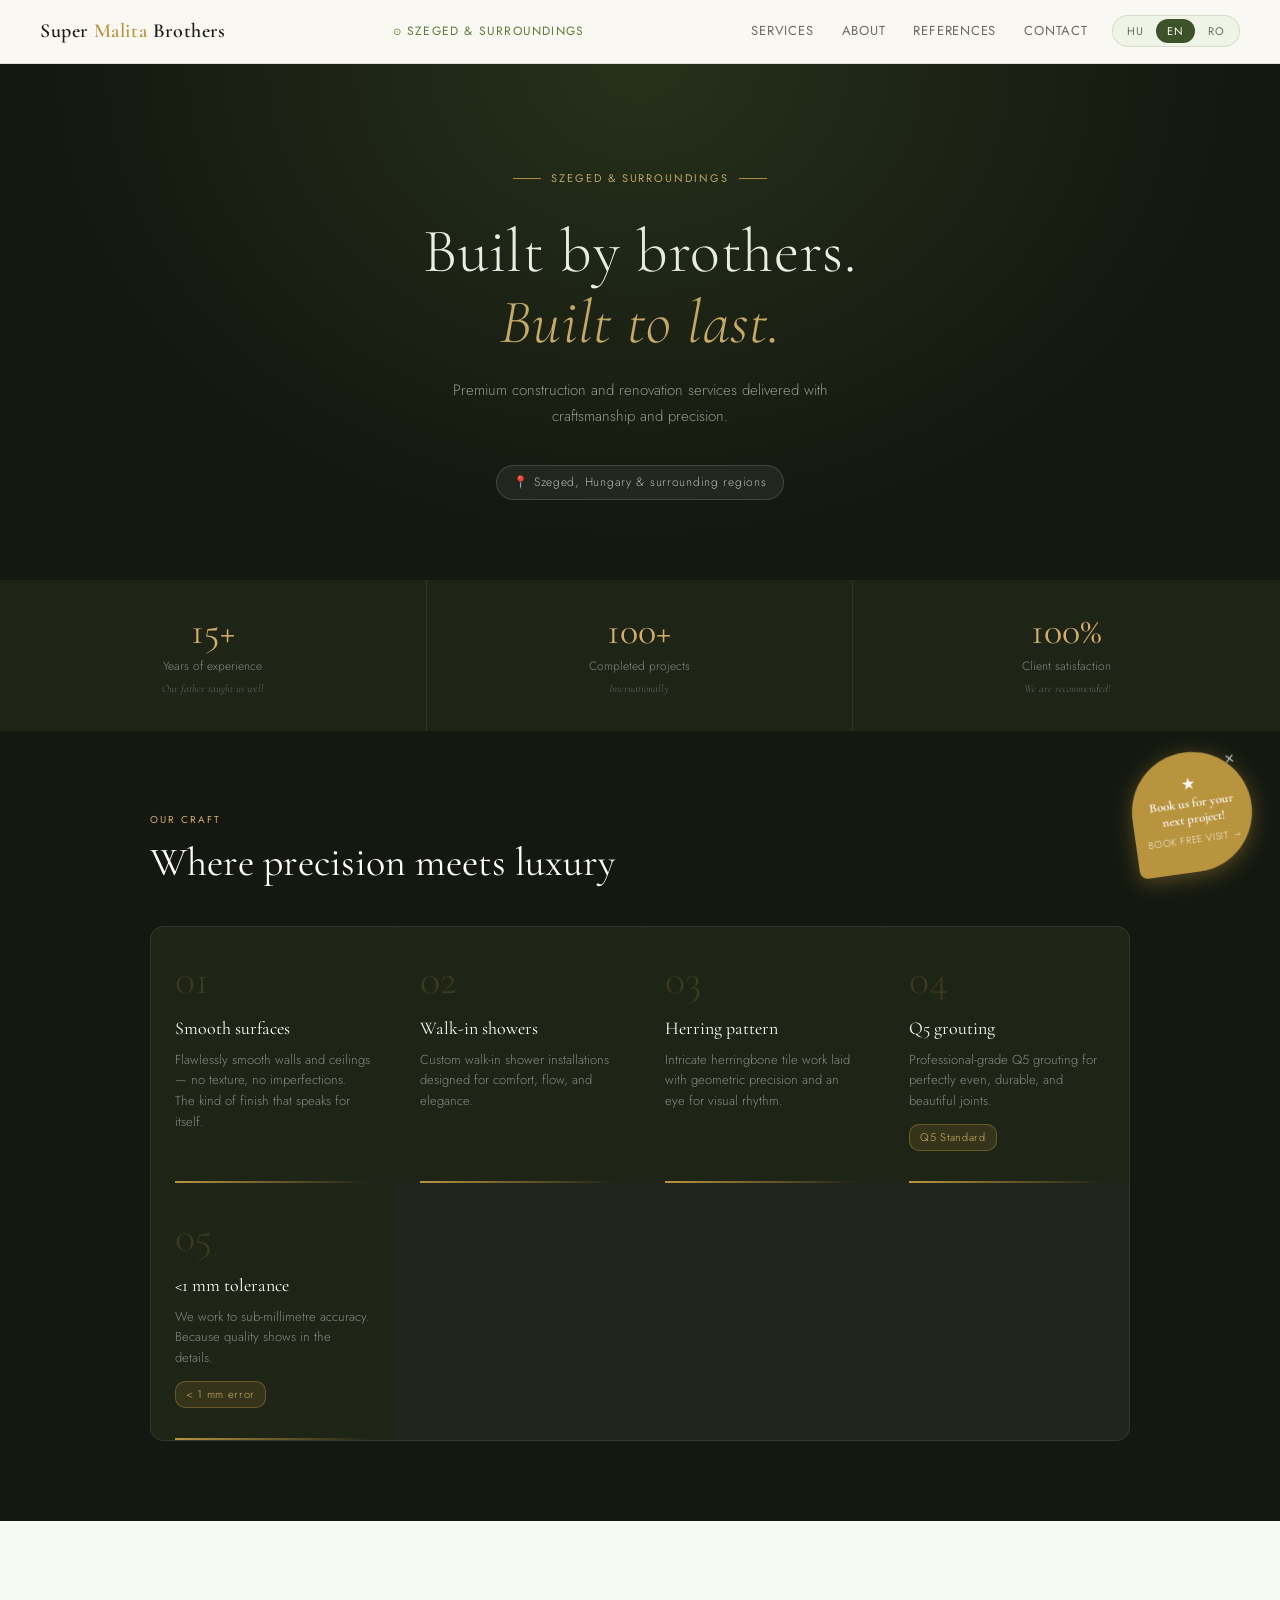
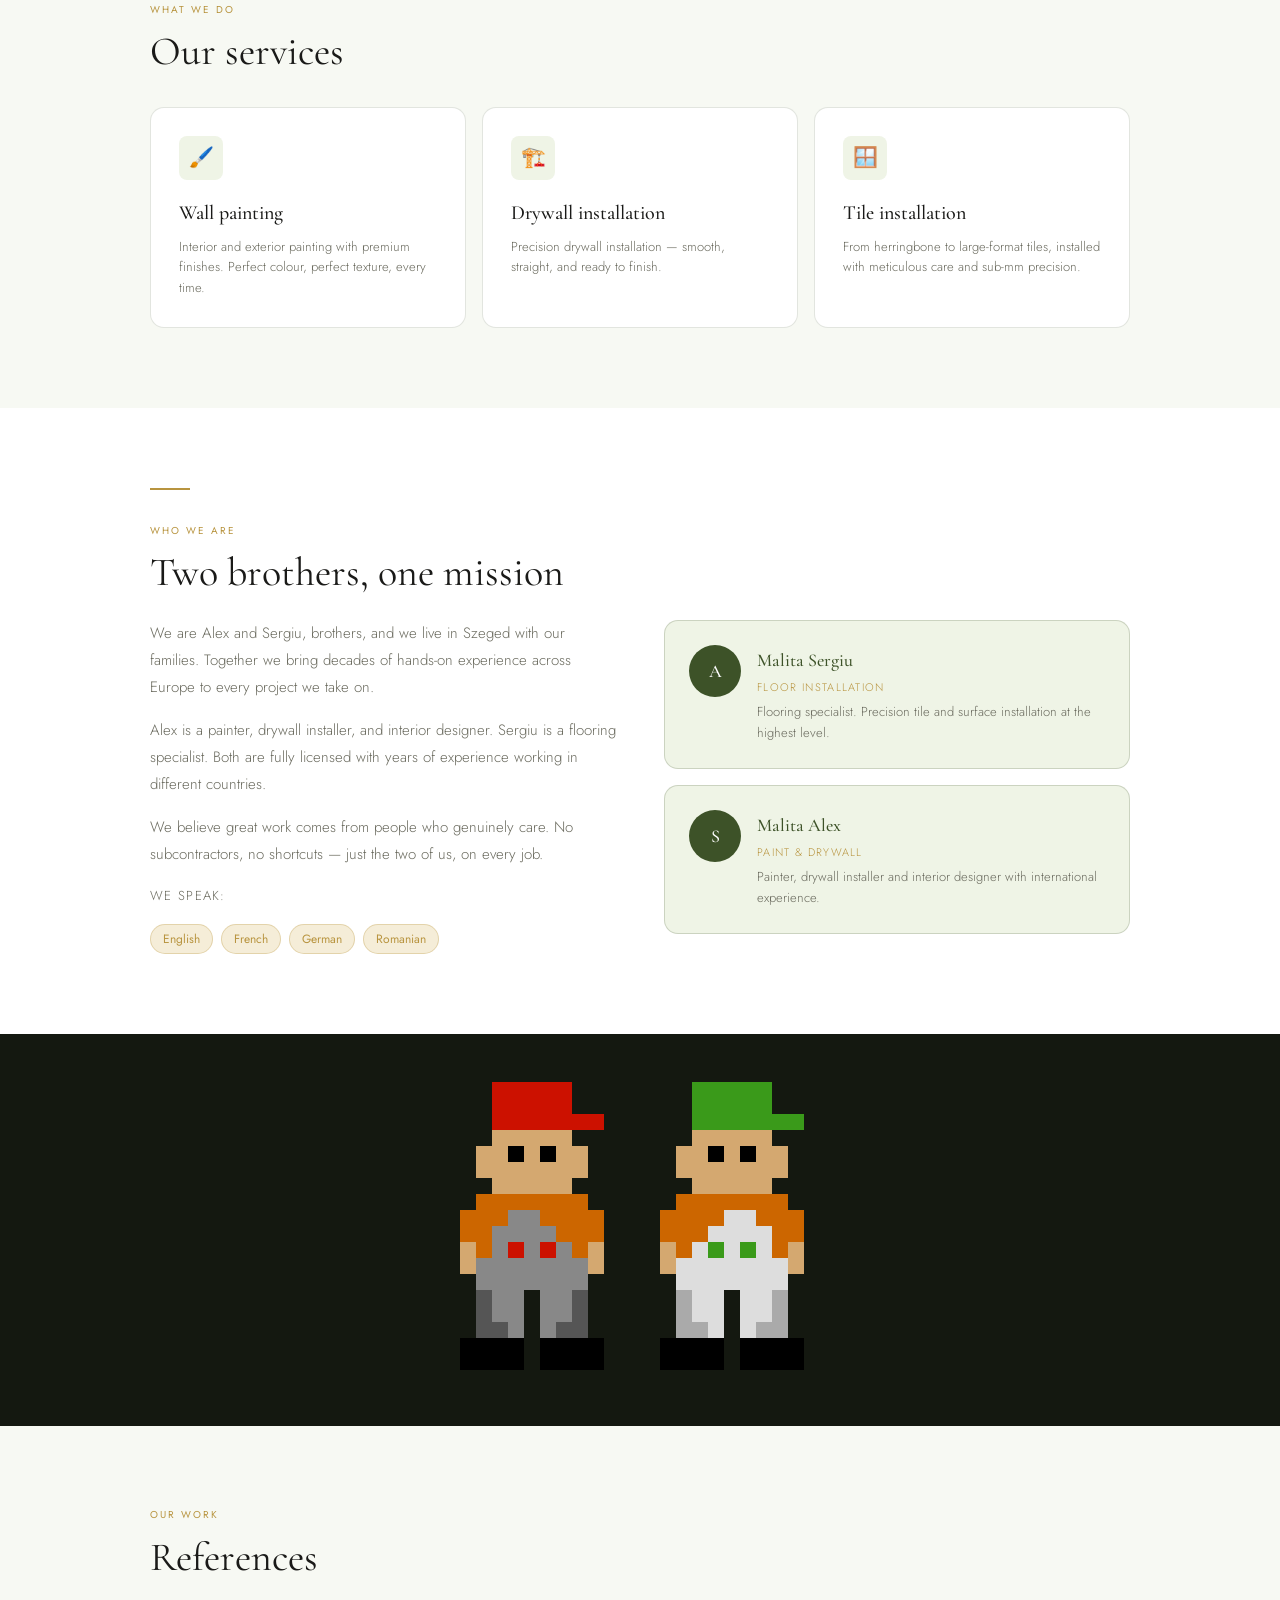
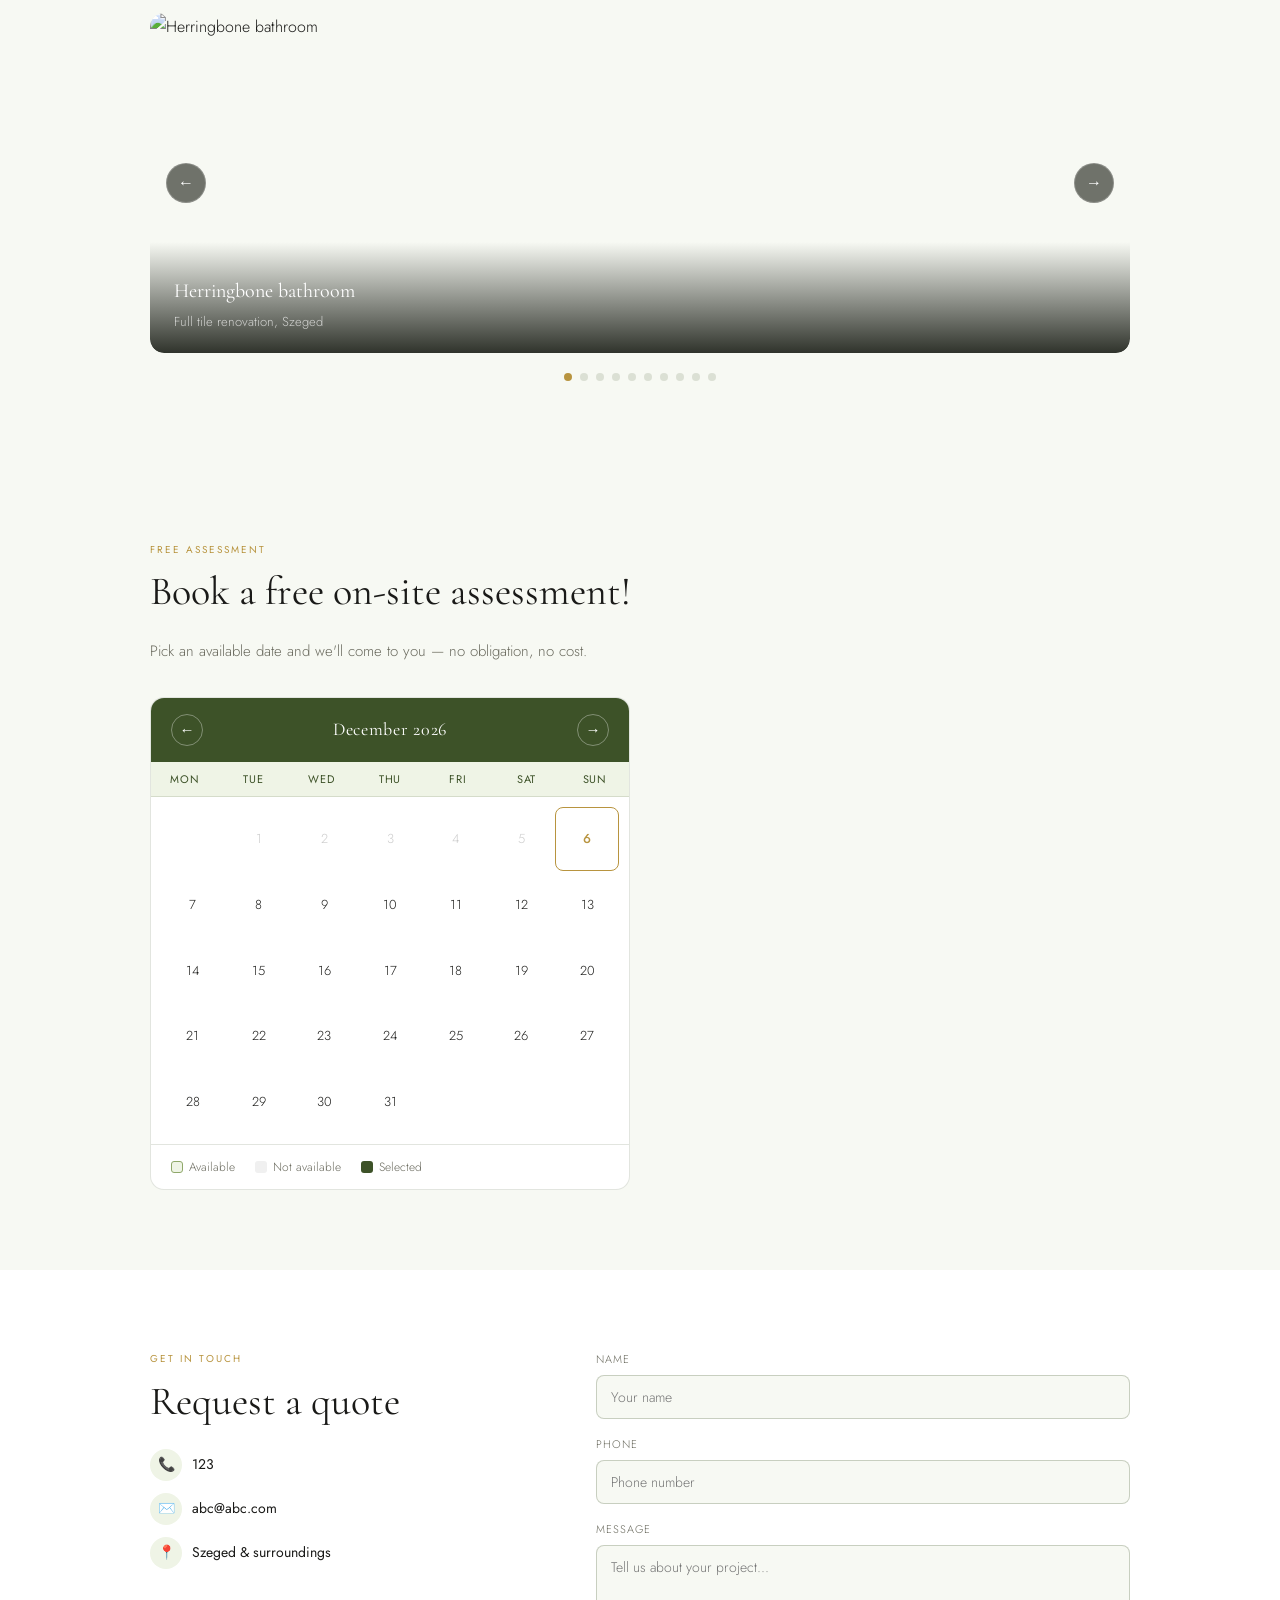
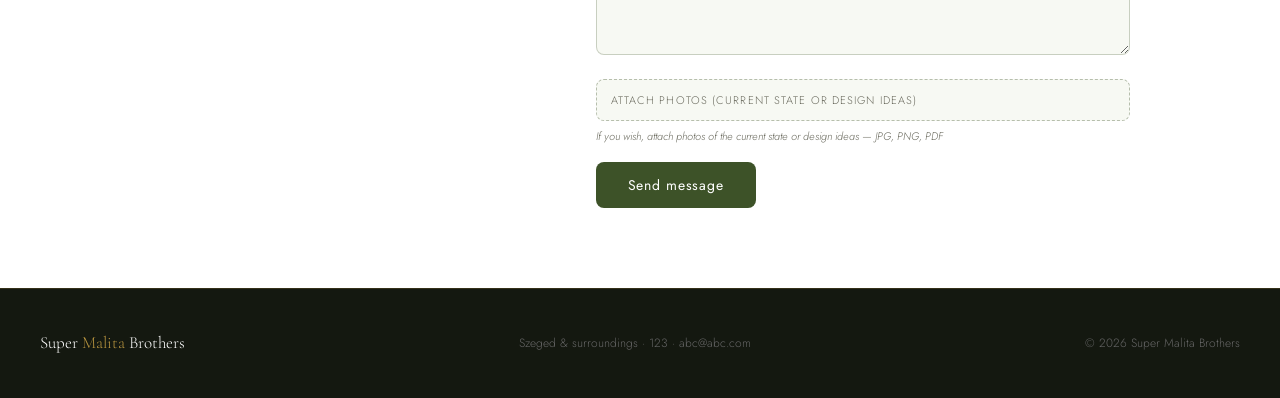
==== index.html @ 7a0e8aa0 "refs" ====
<!DOCTYPE html>
<html lang="en">
<head>
  <meta charset="UTF-8" />
  <meta name="viewport" content="width=device-width, initial-scale=1.0" />
  <title>Super Malita Brothers — Construction & Renovation, Szeged</title>
  <meta name="description" content="Premium construction, wall painting, drywall and tile installation in Szeged and surroundings. Licensed & insured." />
  <link rel="stylesheet" href="css/style.css" />
</head>
<body>

<!-- ── NAV ── -->
<nav class="nav">
  <div class="logo">Super <span>Malita</span> Brothers</div>
  <div class="nav-location">Szeged &amp; surroundings</div>
  <div class="nav-right">
    <div class="nav-links">
      <a href="#services" data-nav="services"></a>
      <a href="#about" data-nav="about"></a>
      <a href="#references" data-nav="references"></a>
      <a href="#contact" data-nav="contact"></a>
    </div>
    <div class="lang-switcher">
      <button class="lang-btn" data-lang="hu" onclick="setLang('hu')">HU</button>
      <button class="lang-btn active" data-lang="en" onclick="setLang('en')">EN</button>
      <button class="lang-btn" data-lang="ro" onclick="setLang('ro')">RO</button>
    </div>
  </div>
</nav>

<!-- ── HERO ── -->
<section class="hero">
  <div class="hero-eyebrow"><span class="hero-eyebrow-text"></span></div>
  <h1 class="hero-h1"></h1>
  <p class="hero-sub"></p>
  <div class="hero-location-pill hero-location"></div>
</section>

<!-- ── STATS ── -->
<div class="stats">
  <div class="stat"><div class="stat-num"></div><div class="stat-label"></div><div class="stat-sub"></div></div>
  <div class="stat"><div class="stat-num"></div><div class="stat-label"></div><div class="stat-sub"></div></div>
  <div class="stat"><div class="stat-num"></div><div class="stat-label"></div><div class="stat-sub"></div></div>
</div>

<!-- ── BEST AT ── -->
<section class="section best-at">
  <div class="section-inner">
    <div class="section-eyebrow best-eyebrow"></div>
    <h2 class="section-title best-title"></h2>
    <div class="best-grid"></div>
  </div>
</section>

<!-- ── SERVICES ── -->
<section class="section services-section" id="services">
  <div class="section-inner">
    <div class="section-eyebrow services-eyebrow"></div>
    <h2 class="section-title services-title"></h2>
    <div class="services-grid"></div>
  </div>
</section>

<!-- ── ABOUT ── -->
<section class="section" id="about" style="background:#fff;">
  <div class="section-inner">
    <div class="gold-rule"></div>
    <div class="section-eyebrow about-eyebrow"></div>
    <h2 class="section-title about-title"></h2>
    <div class="about-grid">
      <div class="about-text">
        <p class="about-p1"></p>
        <p class="about-p2"></p>
        <p class="about-p3"></p>
        <p style="margin-top:1rem;font-size:13px;color:var(--text-muted);text-transform:uppercase;letter-spacing:0.1em;" class="about-lang-label"></p>
        <div class="languages-row"></div>
      </div>
      <div class="brothers"></div>
    </div>
  </div>
</section>

<!-- ── PIXEL ART ── -->
<section class="mario-section">
  <div class="pixel-art-wrap">
    <div style="text-align:center;">
      <canvas id="mario-canvas" class="pixel"></canvas>
    </div>
    <div style="text-align:center;">
      <canvas id="luigi-canvas" class="pixel"></canvas>
    </div>
  </div>
</section>

<!-- ── REFERENCES ── -->
<section class="section references-section" id="references">
  <div class="section-inner">
    <div class="section-eyebrow refs-eyebrow"></div>
    <h2 class="section-title refs-title"></h2>
    <div class="slider-wrap">
      <div class="slider-track"></div>
      <div class="slider-arrows">
        <button class="slider-arrow" onclick="prevSlide()">&#8592;</button>
        <button class="slider-arrow" onclick="nextSlide()">&#8594;</button>
      </div>
    </div>
    <div class="slider-nav"></div>
  </div>
</section>

<!-- ── BOOKING ── -->
<section class="section booking-section" id="booking">
  <div class="section-inner">
    <div class="section-eyebrow booking-eyebrow"></div>
    <h2 class="section-title booking-title"></h2>
    <p class="booking-sub"></p>
    <div class="calendar-wrap">
      <div class="cal-header">
        <button class="cal-nav" onclick="calPrev()">&#8592;</button>
        <span class="cal-month-label" id="cal-month-label"></span>
        <button class="cal-nav" onclick="calNext()">&#8594;</button>
      </div>
      <div class="cal-weekdays">
        <span>Mon</span><span>Tue</span><span>Wed</span><span>Thu</span><span>Fri</span><span>Sat</span><span>Sun</span>
      </div>
      <div class="cal-grid" id="cal-grid"></div>
      <div class="cal-legend">
        <span class="leg-item"><span class="leg-dot leg-available"></span><span class="leg-txt-available"></span></span>
        <span class="leg-item"><span class="leg-dot leg-blocked"></span><span class="leg-txt-blocked"></span></span>
        <span class="leg-item"><span class="leg-dot leg-selected"></span><span class="leg-txt-selected"></span></span>
      </div>
    </div>
    <div class="booking-form" id="booking-form" style="display:none;">
      <div class="booking-selected-date" id="booking-selected-date"></div>
      <div class="form-group"><label class="bk-label-name"></label><input type="text" id="bk-name" /></div>
      <div class="form-group"><label class="bk-label-phone"></label><input type="text" id="bk-phone" /></div>
      <div class="form-group"><label class="bk-label-note"></label><textarea id="bk-note" style="min-height:80px;resize:vertical;"></textarea></div>
      <button class="btn-submit bk-send-btn" onclick="submitBooking()"></button>
      <div class="bk-sent" id="bk-sent" style="display:none;"></div>
    </div>
  </div>
</section>

<!-- ── STICKER ── -->
<div class="sticker-popup" id="sticker-popup" onclick="document.getElementById('booking').scrollIntoView({behavior:'smooth'})">
  <div class="sticker-inner">
    <div class="sticker-star">★</div>
    <div class="sticker-text bk-sticker-txt"></div>
    <div class="sticker-cta bk-sticker-cta"></div>
  </div>
  <button class="sticker-close" onclick="event.stopPropagation();document.getElementById('sticker-popup').style.display='none'">✕</button>
</div>

<!-- ── CONTACT ── -->
<section class="section contact-section" id="contact">
  <div class="section-inner">
    <div class="contact-grid">
      <div class="contact-info">
        <div class="section-eyebrow contact-eyebrow"></div>
        <h2 class="section-title contact-title"></h2>
        <div class="contact-detail">
          <div class="contact-icon">📞</div>
          <div><strong class="contact-phone"></strong></div>
        </div>
        <div class="contact-detail">
          <div class="contact-icon">✉️</div>
          <div><strong class="contact-email"></strong></div>
        </div>
        <div class="contact-detail">
          <div class="contact-icon">📍</div>
          <div><strong class="contact-location"></strong></div>
        </div>
      </div>
      <div>
        <div class="form-group">
          <label>Name</label>
          <input type="text" id="f-name" />
        </div>
        <div class="form-group">
          <label>Phone</label>
          <input type="text" id="f-phone" />
        </div>
        <div class="form-group">
          <label>Message</label>
          <textarea id="f-msg"></textarea>
        </div>
        <div class="form-group">
          <label class="file-upload-label">
            <span></span>
            <input type="file" multiple accept="image/*,.pdf" onchange="fileChosen(this)" />
          </label>
          <div class="file-hint"></div>
        </div>
        <button class="btn-submit t-send" onclick="submitForm()"></button>
        <div class="t-sent sent-msg"></div>
      </div>
    </div>
  </div>
</section>

<!-- ── FOOTER ── -->
<footer>
  <div class="footer-logo">Super <span>Malita</span> Brothers</div>
  <p>Szeged &amp; surroundings · 123 · abc@abc.com</p>
  <p>© 2026 Super Malita Brothers</p>
</footer>

<script src="js/translations.js"></script>
<script src="js/main.js"></script>
</body>
</html>
---- css/style.css ----
@import url('https://fonts.googleapis.com/css2?family=Cormorant+Garamond:ital,wght@0,300;0,400;0,500;0,600;1,300;1,400&family=Jost:wght@300;400;500&display=swap');

*, *::before, *::after { box-sizing: border-box; margin: 0; padding: 0; }

:root {
  --olive:       #3D5228;
  --olive-mid:   #5C7A3A;
  --olive-light: #8FA86A;
  --olive-pale:  #EFF4E6;
  --olive-mist:  #F7F9F3;
  --gold:        #B8943F;
  --gold-light:  #D4AE6A;
  --gold-pale:   #F5EDD8;
  --dark:        #141810;
  --dark-mid:    #1E2416;
  --cream:       #FAF8F3;
  --text:        #1A1A18;
  --text-muted:  #6B6B5F;
  --border:      rgba(61,82,40,0.15);
  --serif:       'Cormorant Garamond', Georgia, serif;
  --sans:        'Jost', sans-serif;
  --radius:      8px;
  --radius-lg:   14px;
}

html { scroll-behavior: smooth; }

body {
  font-family: var(--sans);
  color: var(--text);
  background: var(--cream);
  font-size: 16px;
  line-height: 1.7;
  font-weight: 300;
}

/* ── NAV ── */
.nav {
  position: sticky; top: 0; z-index: 100;
  display: flex; justify-content: space-between; align-items: center;
  padding: 0.9rem 2.5rem;
  background: rgba(250,248,243,0.95);
  backdrop-filter: blur(8px);
  border-bottom: 0.5px solid var(--border);
}
.logo { font-family: var(--serif); font-size: 20px; font-weight: 600; letter-spacing: 0.03em; }
.logo span { color: var(--gold); }
.nav-location {
  font-size: 12px; color: var(--olive-mid); font-weight: 400;
  letter-spacing: 0.1em; text-transform: uppercase;
  display: flex; align-items: center; gap: 5px;
}
.nav-location::before { content: '⊙'; font-size: 10px; }
.nav-right { display: flex; align-items: center; gap: 1.5rem; }
.nav-links { display: flex; gap: 1.75rem; }
.nav-links a { font-size: 13px; color: var(--text-muted); text-decoration: none; letter-spacing: 0.06em; text-transform: uppercase; font-weight: 400; transition: color 0.2s; }
.nav-links a:hover { color: var(--olive); }
.lang-switcher { display: flex; gap: 2px; background: var(--olive-pale); border: 0.5px solid var(--border); border-radius: 20px; padding: 3px; }
.lang-btn { background: none; border: none; padding: 4px 11px; border-radius: 16px; font-size: 11px; cursor: pointer; color: var(--text-muted); font-family: var(--sans); font-weight: 400; letter-spacing: 0.08em; transition: background 0.2s, color 0.2s; }
.lang-btn.active { background: var(--olive); color: #fff; }

/* ── HERO ── */
.hero {
  background: var(--dark);
  color: #fff;
  padding: 6rem 2.5rem 5rem;
  text-align: center;
  position: relative;
  overflow: hidden;
}
.hero::before {
  content: '';
  position: absolute; inset: 0;
  background: radial-gradient(ellipse at 50% 0%, rgba(92,122,58,0.25) 0%, transparent 65%);
  pointer-events: none;
}
.hero-eyebrow {
  display: inline-flex; align-items: center; gap: 10px;
  font-size: 11px; letter-spacing: 0.18em; text-transform: uppercase;
  color: var(--gold-light); margin-bottom: 1.75rem; font-weight: 400;
}
.hero-eyebrow::before, .hero-eyebrow::after { content: ''; display: block; width: 28px; height: 0.5px; background: var(--gold); }
.hero h1 { font-family: var(--serif); font-size: clamp(34px, 5.5vw, 62px); font-weight: 300; line-height: 1.15; margin-bottom: 1.25rem; letter-spacing: 0.01em; }
.hero h1 em { color: var(--gold-light); font-style: italic; }
.hero-sub { font-size: 15px; color: #999; max-width: 440px; margin: 0 auto 0.75rem; font-weight: 300; }
.hero-location-pill {
  display: inline-flex; align-items: center; gap: 6px;
  background: rgba(255,255,255,0.06); border: 0.5px solid rgba(255,255,255,0.15);
  border-radius: 20px; padding: 6px 16px; font-size: 12px; color: #bbb;
  letter-spacing: 0.06em; margin-top: 1.5rem;
}

/* ── STATS ── */
.stats { display: grid; grid-template-columns: repeat(3, 1fr); background: var(--dark-mid); }
.stat { padding: 2rem 1.5rem; text-align: center; border-right: 0.5px solid rgba(255,255,255,0.07); }
.stat:last-child { border-right: none; }
.stat-num { font-family: var(--serif); font-size: 38px; font-weight: 400; color: var(--gold-light); line-height: 1; }
.stat-label { font-size: 12px; color: #888; margin-top: 6px; font-weight: 300; }
.stat-sub { font-size: 11px; color: #666; margin-top: 4px; font-style: italic; font-family: var(--serif); }

/* ── SECTION COMMONS ── */
.section { padding: 5rem 2.5rem; }
.section-inner { max-width: 980px; margin: 0 auto; }
.section-eyebrow { font-size: 10px; letter-spacing: 0.2em; text-transform: uppercase; color: var(--gold); margin-bottom: 0.6rem; font-weight: 400; }
.section-title { font-family: var(--serif); font-size: clamp(26px, 3.5vw, 40px); font-weight: 400; line-height: 1.2; margin-bottom: 1.5rem; }
.gold-rule { width: 40px; height: 1.5px; background: var(--gold); margin-bottom: 2rem; }

/* ── BEST AT ── */
.best-at { background: var(--dark); color: #fff; }
.best-at .section-title { color: #fff; }
.best-at .section-eyebrow { color: var(--gold-light); }
.best-grid { display: grid; grid-template-columns: repeat(auto-fit, minmax(200px, 1fr)); gap: 1px; background: rgba(255,255,255,0.06); border: 0.5px solid rgba(255,255,255,0.08); border-radius: var(--radius-lg); overflow: hidden; margin-top: 2.5rem; }
.best-item { background: var(--dark-mid); padding: 2rem 1.5rem; position: relative; }
.best-item::after { content: ''; position: absolute; bottom: 0; left: 1.5rem; right: 1.5rem; height: 1.5px; background: linear-gradient(90deg, var(--gold), transparent); }
.best-num { font-family: var(--serif); font-size: 42px; color: rgba(184,148,63,0.2); line-height: 1; margin-bottom: 0.75rem; }
.best-item h3 { font-family: var(--serif); font-size: 18px; font-weight: 400; color: #fff; margin-bottom: 0.4rem; }
.best-item p { font-size: 13px; color: #888; line-height: 1.6; font-weight: 300; }
.tolerance-badge { display: inline-block; margin-top: 0.75rem; background: rgba(184,148,63,0.15); border: 0.5px solid rgba(184,148,63,0.4); color: var(--gold-light); font-size: 11px; padding: 3px 10px; border-radius: 10px; letter-spacing: 0.06em; }

/* ── SERVICES ── */
.services-section { background: var(--olive-mist); }
.services-grid { display: grid; grid-template-columns: repeat(auto-fit, minmax(240px, 1fr)); gap: 16px; margin-top: 2rem; }
.service-card { background: #fff; border: 0.5px solid var(--border); border-radius: var(--radius-lg); padding: 1.75rem; transition: border-color 0.2s, transform 0.2s; }
.service-card:hover { border-color: var(--olive-mid); transform: translateY(-2px); }
.service-icon-wrap { width: 44px; height: 44px; background: var(--olive-pale); border-radius: var(--radius); display: flex; align-items: center; justify-content: center; font-size: 20px; margin-bottom: 1rem; }
.service-card h3 { font-family: var(--serif); font-size: 20px; font-weight: 500; margin-bottom: 0.4rem; }
.service-card p { font-size: 13px; color: var(--text-muted); line-height: 1.6; }

/* ── ABOUT ── */
.about-grid { display: grid; grid-template-columns: 1fr 1fr; gap: 3rem; align-items: start; }
.about-text p { font-size: 15px; color: var(--text-muted); line-height: 1.8; margin-bottom: 1rem; }
.languages-row { display: flex; flex-wrap: wrap; gap: 8px; margin-top: 1rem; }
.lang-pill { background: var(--gold-pale); border: 0.5px solid rgba(184,148,63,0.3); color: var(--gold); font-size: 12px; padding: 4px 12px; border-radius: 20px; font-weight: 400; }
.brothers { display: flex; flex-direction: column; gap: 16px; }
.brother-card { background: var(--olive-pale); border: 0.5px solid rgba(61,82,40,0.2); border-radius: var(--radius-lg); padding: 1.5rem; display: flex; gap: 1rem; align-items: flex-start; }
.avatar { width: 52px; height: 52px; border-radius: 50%; background: var(--olive); display: flex; align-items: center; justify-content: center; color: #fff; font-family: var(--serif); font-size: 18px; font-weight: 500; flex-shrink: 0; }
.brother-info h4 { font-family: var(--serif); font-size: 18px; font-weight: 500; color: var(--olive); }
.brother-info .title { font-size: 11px; text-transform: uppercase; letter-spacing: 0.12em; color: var(--gold); margin: 2px 0 6px; }
.brother-info p { font-size: 13px; color: var(--text-muted); line-height: 1.6; }

/* ── MARIO ── */
.mario-section { background: var(--dark); padding: 3rem 2.5rem; text-align: center; }
.pixel-art-wrap { display: inline-flex; gap: 2.5rem; align-items: flex-end; justify-content: center; }
canvas.pixel { image-rendering: pixelated; image-rendering: crisp-edges; }
.pixel-label { font-size: 11px; letter-spacing: 0.1em; text-transform: uppercase; color: #666; margin-top: 0.5rem; font-family: var(--sans); }

/* ── REFERENCES ── */
.references-section { background: var(--olive-mist); }
.slider-wrap { position: relative; overflow: hidden; border-radius: var(--radius-lg); margin-top: 2rem; }
.slider-track { display: flex; transition: transform 0.5s cubic-bezier(0.4,0,0.2,1); }
.slide { min-width: 100%; position: relative; border-radius: var(--radius-lg); overflow: hidden; }
.slide-img { width: 100%; height: 340px; object-fit: cover; display: block; }
.slide-placeholder { width: 100%; height: 340px; display: flex; align-items: center; justify-content: center; font-size: 80px; background: var(--olive-pale); }
.slide-caption { position: absolute; bottom: 0; left: 0; right: 0; background: linear-gradient(transparent, rgba(20,24,16,0.88)); padding: 2rem 1.5rem 1.25rem; color: #fff; }
.slide-caption h4 { font-family: var(--serif); font-size: 20px; font-weight: 400; margin-bottom: 3px; }
.slide-caption p { font-size: 13px; color: rgba(255,255,255,0.7); }
.slider-nav { display: flex; justify-content: center; gap: 8px; margin-top: 1.25rem; }
.slider-dot { width: 8px; height: 8px; border-radius: 50%; background: var(--border); border: none; cursor: pointer; padding: 0; transition: background 0.2s; }
.slider-dot.active { background: var(--gold); }
.slider-arrows { position: absolute; top: 50%; transform: translateY(-50%); width: 100%; display: flex; justify-content: space-between; padding: 0 1rem; pointer-events: none; }
.slider-arrow { pointer-events: all; background: rgba(20,24,16,0.6); border: 0.5px solid rgba(255,255,255,0.2); color: #fff; width: 40px; height: 40px; border-radius: 50%; font-size: 16px; cursor: pointer; display: flex; align-items: center; justify-content: center; transition: background 0.2s; }
.slider-arrow:hover { background: var(--olive); }

/* ── CONTACT ── */
.contact-section { background: #fff; }
.contact-grid { display: grid; grid-template-columns: 1fr 1.4fr; gap: 4rem; align-items: start; }
.contact-info h3 { font-family: var(--serif); font-size: 22px; margin-bottom: 1rem; }
.contact-detail { display: flex; align-items: center; gap: 10px; margin-bottom: 0.75rem; font-size: 14px; color: var(--text-muted); }
.contact-detail strong { color: var(--text); font-weight: 400; }
.contact-icon { width: 32px; height: 32px; background: var(--olive-pale); border-radius: 50%; display: flex; align-items: center; justify-content: center; font-size: 14px; flex-shrink: 0; }
.form-group { margin-bottom: 1rem; }
.form-group label { display: block; font-size: 11px; text-transform: uppercase; letter-spacing: 0.1em; color: var(--text-muted); margin-bottom: 6px; }
.form-group input, .form-group textarea, .form-group .file-upload { width: 100%; padding: 11px 14px; border: 0.5px solid rgba(61,82,40,0.25); border-radius: var(--radius); background: var(--olive-mist); color: var(--text); font-size: 14px; font-family: var(--sans); font-weight: 300; transition: border-color 0.2s; }
.form-group input:focus, .form-group textarea:focus { outline: none; border-color: var(--olive-mid); }
.form-group textarea { min-height: 110px; resize: vertical; }
.file-upload-wrap { position: relative; }
.file-upload-label { display: flex; align-items: center; gap: 10px; width: 100%; padding: 11px 14px; border: 0.5px dashed rgba(61,82,40,0.35); border-radius: var(--radius); background: var(--olive-mist); color: var(--text-muted); font-size: 14px; cursor: pointer; transition: border-color 0.2s, background 0.2s; }
.file-upload-label:hover { border-color: var(--olive-mid); background: var(--olive-pale); }
.file-upload-label input[type="file"] { display: none; }
.file-hint { font-size: 11px; color: var(--text-muted); margin-top: 5px; font-style: italic; }
.btn-submit { background: var(--olive); color: #fff; border: none; padding: 13px 32px; border-radius: var(--radius); font-size: 14px; font-family: var(--sans); font-weight: 400; letter-spacing: 0.06em; cursor: pointer; transition: background 0.2s; }
.btn-submit:hover { background: var(--olive-mid); }
.sent-msg { display: none; color: var(--olive); font-size: 14px; margin-top: 0.75rem; font-style: italic; font-family: var(--serif); }

/* ── FOOTER ── */
footer { background: var(--dark); color: #fff; padding: 2.5rem 2.5rem; display: flex; justify-content: space-between; align-items: center; flex-wrap: wrap; gap: 1rem; border-top: 1px solid rgba(184,148,63,0.2); }
.footer-logo { font-family: var(--serif); font-size: 17px; }
.footer-logo span { color: var(--gold); }
footer p { font-size: 12px; color: #666; }

/* ── RESPONSIVE ── */
@media (max-width: 720px) {
  .nav { padding: 0.8rem 1.25rem; }
  .nav-links { display: none; }
  .nav-location { display: none; }
  .section { padding: 3.5rem 1.25rem; }
  .about-grid { grid-template-columns: 1fr; }
  .contact-grid { grid-template-columns: 1fr; }
  .stats { grid-template-columns: 1fr; }
  .stat { border-right: none; border-bottom: 0.5px solid rgba(255,255,255,0.07); }
  .best-grid { grid-template-columns: 1fr 1fr; }
  .hero { padding: 4rem 1.25rem 3.5rem; }
  footer { flex-direction: column; text-align: center; }
}

/* ── BOOKING ── */
.booking-section { background: var(--olive-mist); }
.booking-sub { font-size: 15px; color: var(--text-muted); margin-bottom: 2rem; max-width: 500px; }
.calendar-wrap { max-width: 480px; background: #fff; border: 0.5px solid var(--border); border-radius: var(--radius-lg); overflow: hidden; }
.cal-header { display: flex; align-items: center; justify-content: space-between; padding: 1rem 1.25rem; background: var(--olive); color: #fff; }
.cal-month-label { font-family: var(--serif); font-size: 18px; font-weight: 400; letter-spacing: 0.04em; }
.cal-nav { background: none; border: 0.5px solid rgba(255,255,255,0.35); color: #fff; width: 32px; height: 32px; border-radius: 50%; cursor: pointer; font-size: 15px; display: flex; align-items: center; justify-content: center; transition: background 0.2s; }
.cal-nav:hover { background: rgba(255,255,255,0.15); }
.cal-weekdays { display: grid; grid-template-columns: repeat(7,1fr); background: var(--olive-pale); border-bottom: 0.5px solid var(--border); }
.cal-weekdays span { text-align: center; padding: 0.5rem 0; font-size: 11px; letter-spacing: 0.08em; text-transform: uppercase; color: var(--olive); font-weight: 400; }
.cal-grid { display: grid; grid-template-columns: repeat(7,1fr); gap: 2px; padding: 10px; }
.cal-day { aspect-ratio: 1; display: flex; align-items: center; justify-content: center; border-radius: var(--radius); font-size: 13px; cursor: pointer; transition: background 0.15s, color 0.15s; border: 0.5px solid transparent; font-weight: 300; }
.cal-day.empty { cursor: default; }
.cal-day.available:hover { background: var(--olive-pale); border-color: var(--olive-light); }
.cal-day.blocked { background: #f0f0f0; color: #bbb; cursor: not-allowed; text-decoration: line-through; }
.cal-day.past { color: #ccc; cursor: not-allowed; }
.cal-day.selected { background: var(--olive); color: #fff; border-color: var(--olive); }
.cal-day.today { border-color: var(--gold); color: var(--gold); font-weight: 500; }
.cal-day.today.selected { color: #fff; }
.cal-legend { display: flex; gap: 1.25rem; padding: 0.75rem 1.25rem; border-top: 0.5px solid var(--border); flex-wrap: wrap; }
.leg-item { display: flex; align-items: center; gap: 6px; font-size: 12px; color: var(--text-muted); }
.leg-dot { width: 12px; height: 12px; border-radius: 3px; flex-shrink: 0; }
.leg-available { background: var(--olive-pale); border: 0.5px solid var(--olive-light); }
.leg-blocked { background: #f0f0f0; }
.leg-selected { background: var(--olive); }
.booking-form { margin-top: 1.5rem; max-width: 480px; }
.booking-selected-date { font-family: var(--serif); font-size: 18px; color: var(--olive); margin-bottom: 1rem; padding: 0.75rem 1rem; background: var(--olive-pale); border-radius: var(--radius); border-left: 3px solid var(--olive); }
.bk-sent { color: var(--olive); font-size: 14px; margin-top: 0.75rem; font-style: italic; font-family: var(--serif); }

/* ── STICKER ── */
.sticker-popup {
  position: fixed; bottom: 28px; right: 28px; z-index: 999;
  background: var(--gold);
  color: #fff;
  border-radius: 50% 50% 50% 8px;
  width: 120px; height: 120px;
  display: flex; align-items: center; justify-content: center;
  cursor: pointer;
  box-shadow: 0 4px 20px rgba(184,148,63,0.4);
  transform: rotate(-8deg);
  transition: transform 0.2s, box-shadow 0.2s;
  user-select: none;
}
.sticker-popup:hover { transform: rotate(-4deg) scale(1.06); box-shadow: 0 6px 28px rgba(184,148,63,0.5); }
.sticker-inner { text-align: center; padding: 10px; }
.sticker-star { font-size: 16px; line-height: 1; margin-bottom: 3px; }
.sticker-text { font-family: var(--serif); font-size: 13px; font-weight: 600; line-height: 1.25; color: #fff; }
.sticker-cta { font-size: 10px; margin-top: 4px; color: rgba(255,255,255,0.85); letter-spacing: 0.06em; text-transform: uppercase; }
.sticker-close {
  position: absolute; top: 4px; right: 8px;
  background: none; border: none; color: rgba(255,255,255,0.7);
  font-size: 13px; cursor: pointer; line-height: 1; padding: 2px;
}
.sticker-close:hover { color: #fff; }

/* ── GOOGLE FORM EMBED ── */
/*
.gform-wrap {
  border: 0.5px solid var(--border);
  border-radius: var(--radius-lg);
  overflow: hidden;
  background: var(--olive-mist);
  position: relative;
}
.gform-wrap::before {
  content: '';
  display: block;
  height: 4px;
  background: linear-gradient(90deg, var(--olive), var(--gold));
}
.gform-iframe {
  width: 100%;
  min-height: 640px;
  border: none;
  display: block;
  background: transparent;
}
*/
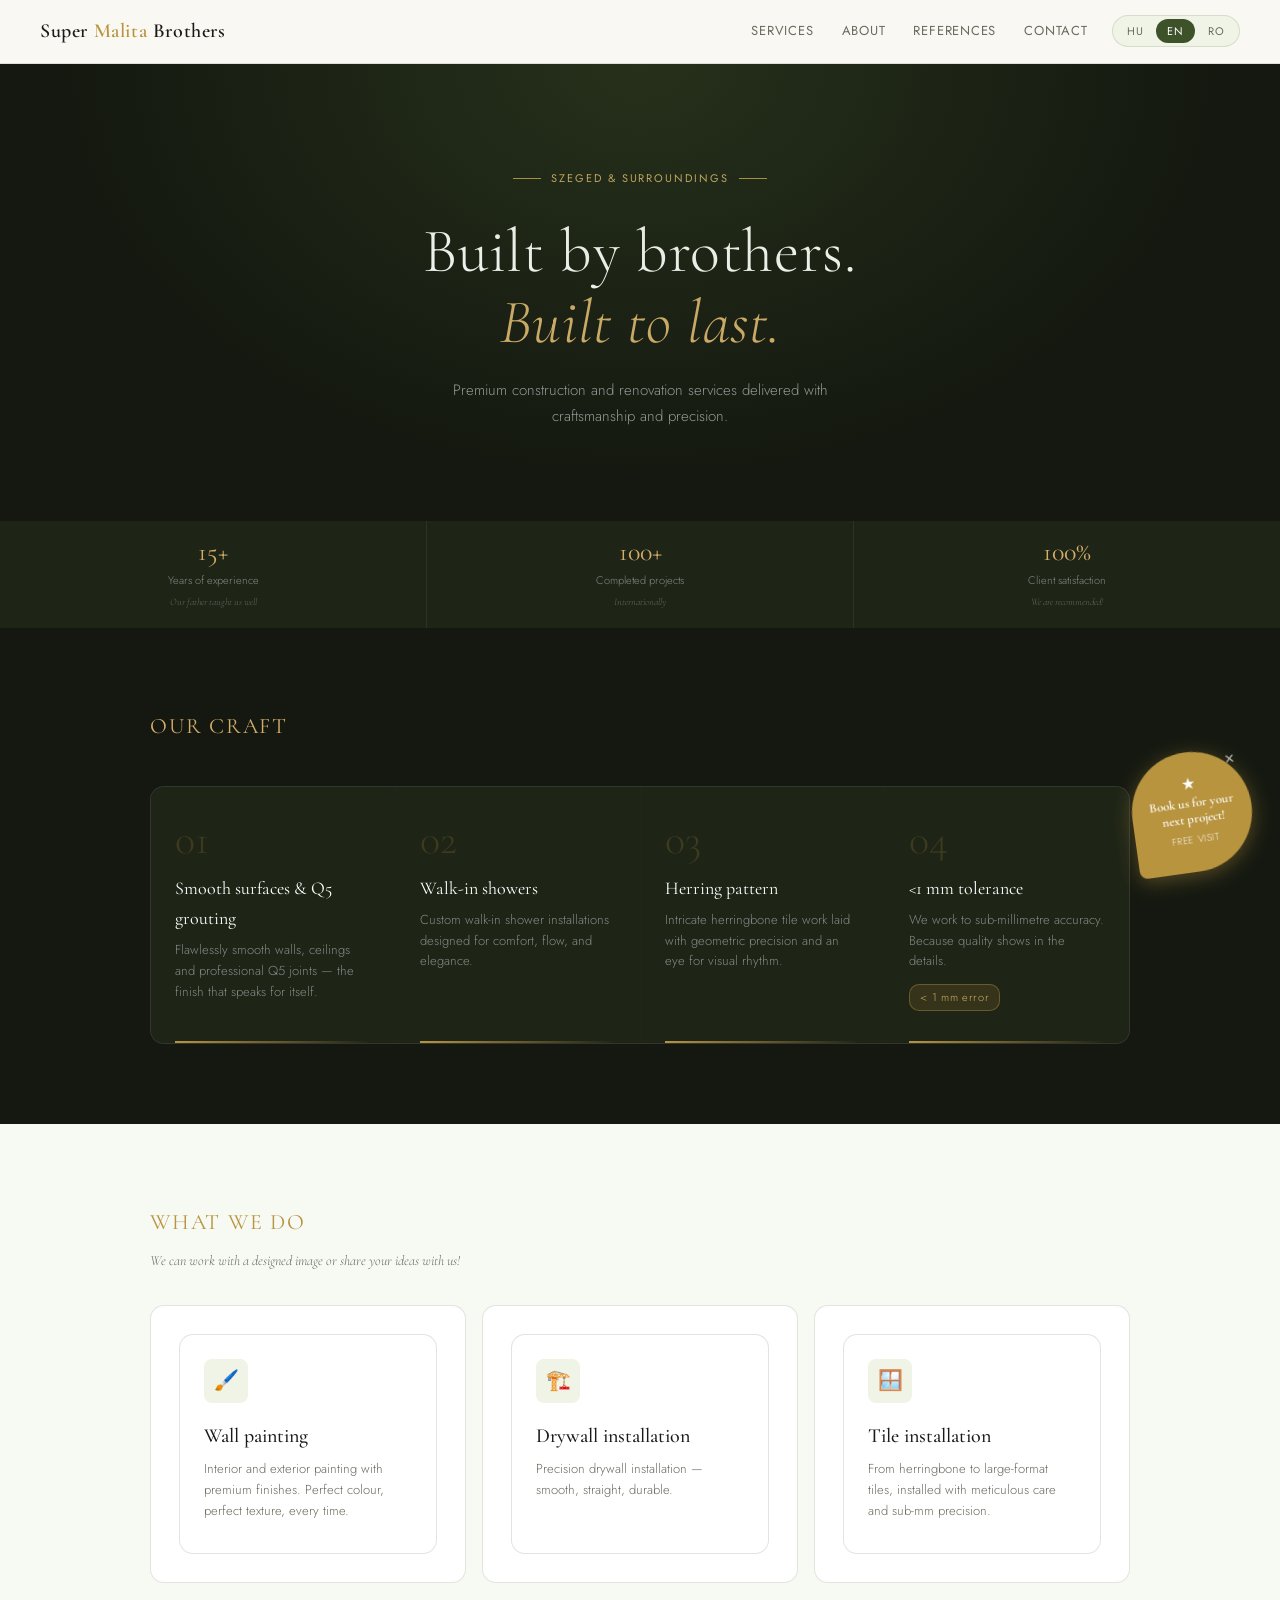
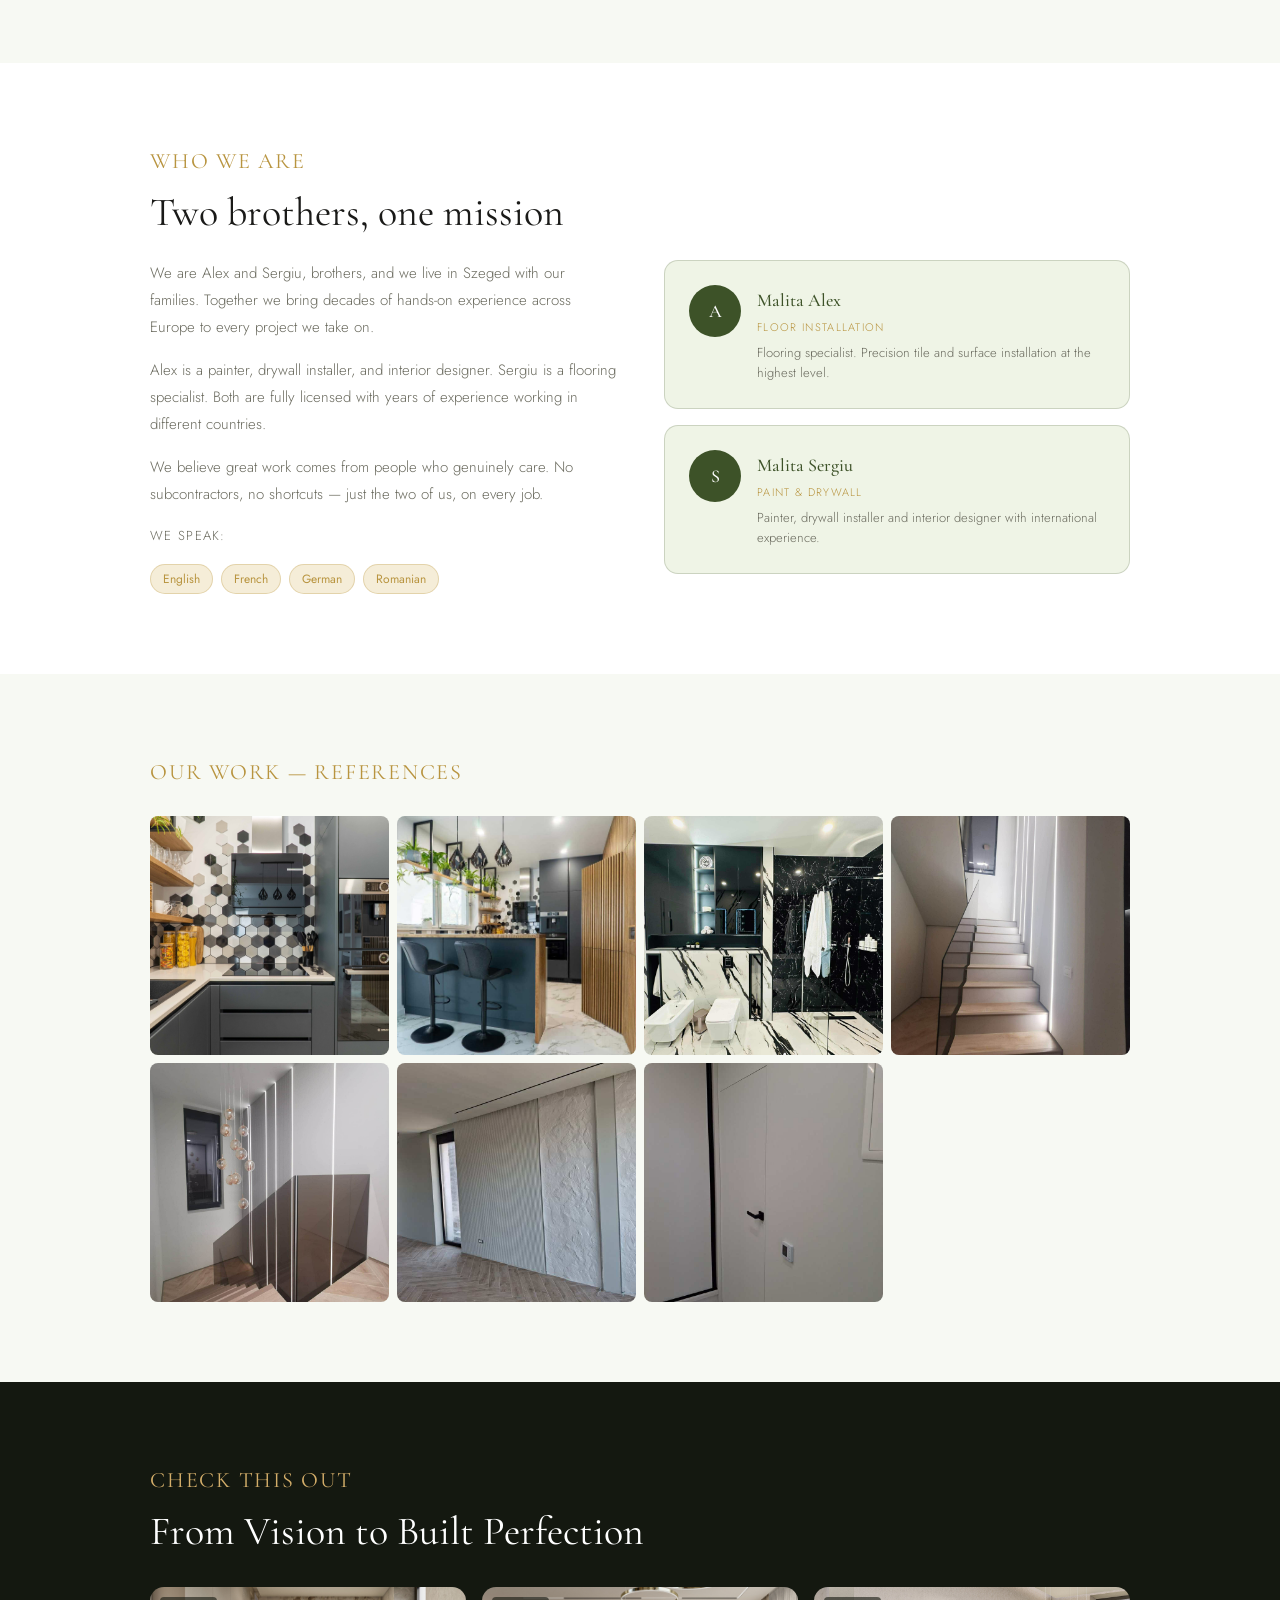
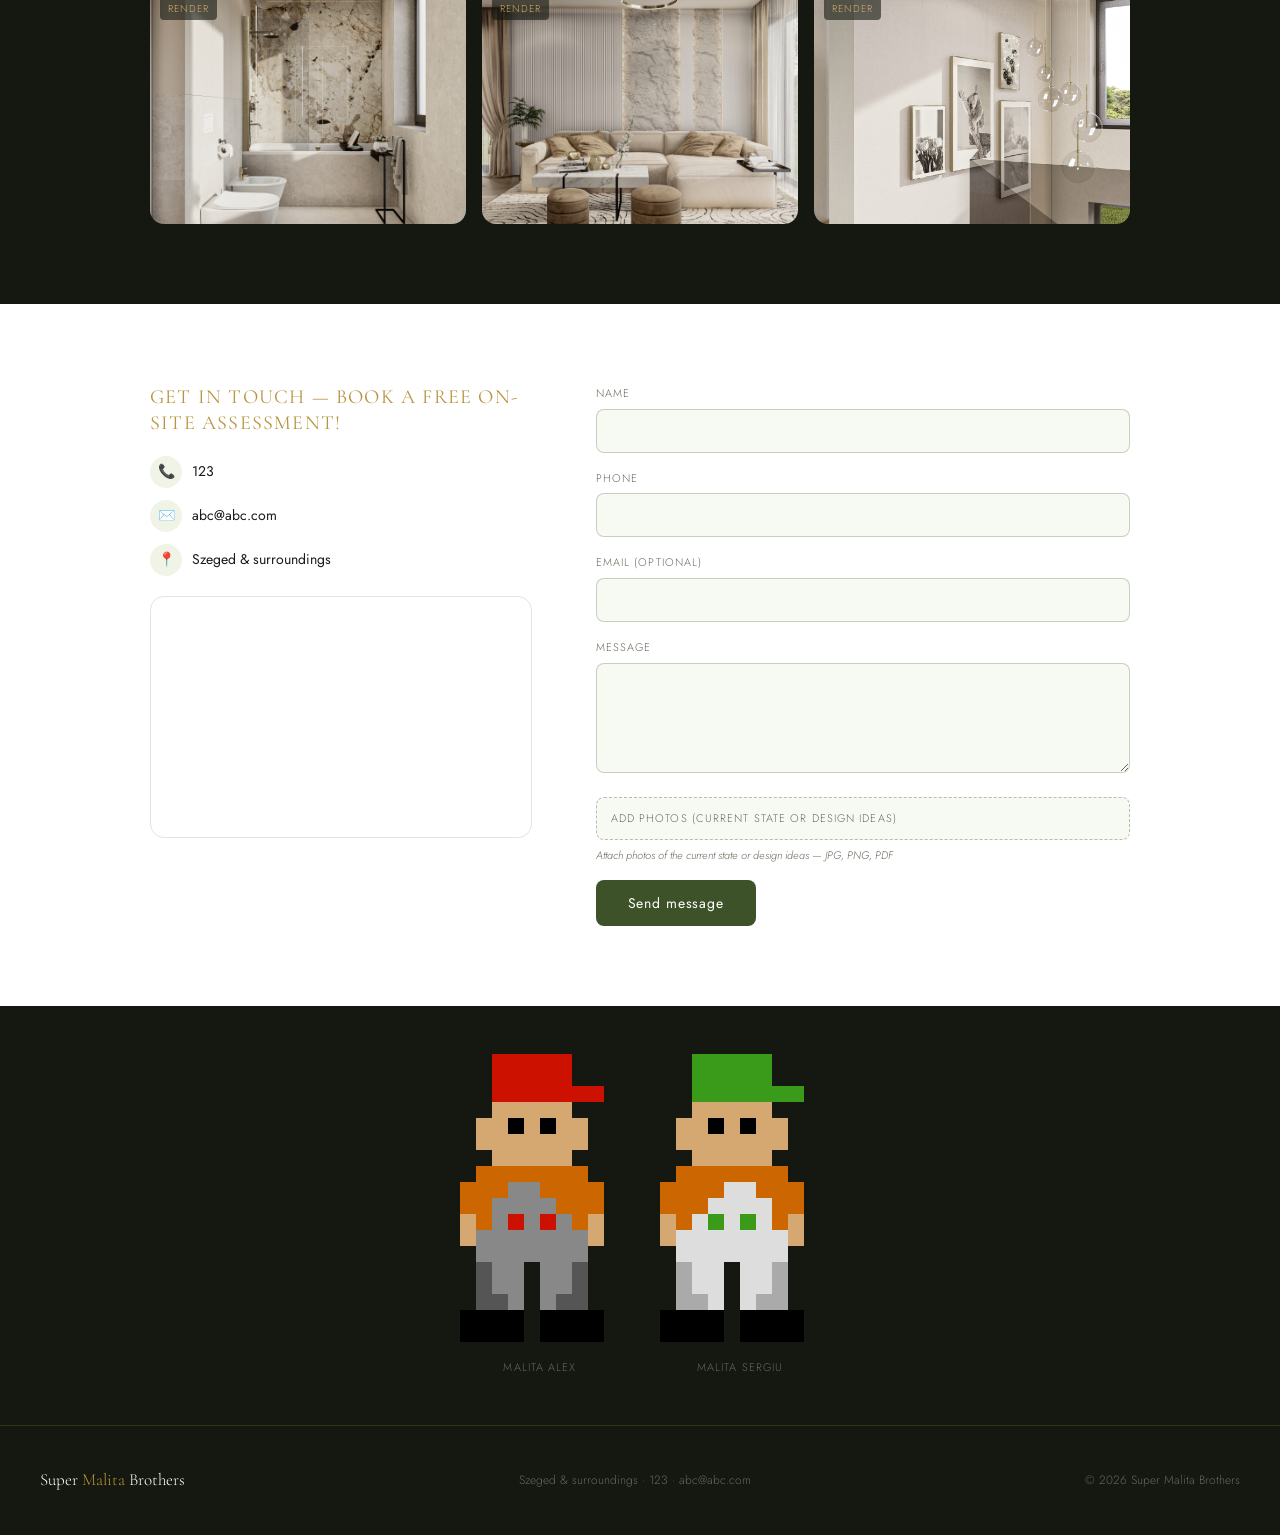
==== commit d8563f3e: "u" ====
--- a/index.html
+++ b/index.html
@@ -9,10 +9,9 @@
 </head>
 <body>
 
-<!-- ── NAV ── -->
+<!-- NAV -->
 <nav class="nav">
   <div class="logo">Super <span>Malita</span> Brothers</div>
-  <div class="nav-location">Szeged &amp; surroundings</div>
   <div class="nav-right">
     <div class="nav-links">
       <a href="#services" data-nav="services"></a>
@@ -28,43 +27,40 @@
   </div>
 </nav>
 
-<!-- ── HERO ── -->
+<!-- HERO -->
 <section class="hero">
   <div class="hero-eyebrow"><span class="hero-eyebrow-text"></span></div>
   <h1 class="hero-h1"></h1>
   <p class="hero-sub"></p>
-  <div class="hero-location-pill hero-location"></div>
 </section>
 
-<!-- ── STATS ── -->
+<!-- STATS -->
 <div class="stats">
   <div class="stat"><div class="stat-num"></div><div class="stat-label"></div><div class="stat-sub"></div></div>
   <div class="stat"><div class="stat-num"></div><div class="stat-label"></div><div class="stat-sub"></div></div>
   <div class="stat"><div class="stat-num"></div><div class="stat-label"></div><div class="stat-sub"></div></div>
 </div>
 
-<!-- ── BEST AT ── -->
+<!-- BEST AT -->
 <section class="section best-at">
   <div class="section-inner">
     <div class="section-eyebrow best-eyebrow"></div>
-    <h2 class="section-title best-title"></h2>
     <div class="best-grid"></div>
   </div>
 </section>
 
-<!-- ── SERVICES ── -->
+<!-- SERVICES -->
 <section class="section services-section" id="services">
   <div class="section-inner">
     <div class="section-eyebrow services-eyebrow"></div>
-    <h2 class="section-title services-title"></h2>
+    <p class="services-sub"></p>
     <div class="services-grid"></div>
   </div>
 </section>
 
-<!-- ── ABOUT ── -->
+<!-- ABOUT -->
 <section class="section" id="about" style="background:#fff;">
   <div class="section-inner">
-    <div class="gold-rule"></div>
     <div class="section-eyebrow about-eyebrow"></div>
     <h2 class="section-title about-title"></h2>
     <div class="about-grid">
@@ -80,130 +76,80 @@
   </div>
 </section>
 
-<!-- ── PIXEL ART ── -->
-<section class="mario-section">
-  <div class="pixel-art-wrap">
-    <div style="text-align:center;">
-      <canvas id="mario-canvas" class="pixel"></canvas>
-    </div>
-    <div style="text-align:center;">
-      <canvas id="luigi-canvas" class="pixel"></canvas>
+<!-- REFERENCES -->
+<section class="section references-section" id="references">
+  <div class="section-inner">
+    <div class="section-eyebrow refs-eyebrow"></div>
+    <div class="refs-grid" id="refs-grid"></div>
+  </div>
+</section>
+
+<!-- CHECK THIS OUT -->
+<section class="section checkthis-section" id="checkthis">
+  <div class="section-inner">
+    <div class="section-eyebrow checkthis-eyebrow"></div>
+    <h2 class="section-title checkthis-title"></h2>
+    <div class="flip-grid">
+      <div class="flip-card"><div class="flip-inner"><div class="flip-front" style="background-image:url('images/render1.jpg')"></div><div class="flip-back" style="background-image:url('images/real1.jpg')"></div></div></div>
+      <div class="flip-card"><div class="flip-inner"><div class="flip-front" style="background-image:url('images/render2.jpg')"></div><div class="flip-back" style="background-image:url('images/real2.jpg')"></div></div></div>
+      <div class="flip-card"><div class="flip-inner"><div class="flip-front" style="background-image:url('images/render3.jpg')"></div><div class="flip-back" style="background-image:url('images/real3.jpg')"></div></div></div>
     </div>
   </div>
 </section>
 
-<!-- ── REFERENCES ── -->
-<section class="section references-section" id="references">
-  <div class="section-inner">
-    <div class="section-eyebrow refs-eyebrow"></div>
-    <h2 class="section-title refs-title"></h2>
-    <div class="slider-wrap">
-      <div class="slider-track"></div>
-      <div class="slider-arrows">
-        <button class="slider-arrow" onclick="prevSlide()">&#8592;</button>
-        <button class="slider-arrow" onclick="nextSlide()">&#8594;</button>
-      </div>
-    </div>
-    <div class="slider-nav"></div>
-  </div>
-</section>
-
-<!-- ── BOOKING ── -->
-<section class="section booking-section" id="booking">
-  <div class="section-inner">
-    <div class="section-eyebrow booking-eyebrow"></div>
-    <h2 class="section-title booking-title"></h2>
-    <p class="booking-sub"></p>
-    <div class="calendar-wrap">
-      <div class="cal-header">
-        <button class="cal-nav" onclick="calPrev()">&#8592;</button>
-        <span class="cal-month-label" id="cal-month-label"></span>
-        <button class="cal-nav" onclick="calNext()">&#8594;</button>
-      </div>
-      <div class="cal-weekdays">
-        <span>Mon</span><span>Tue</span><span>Wed</span><span>Thu</span><span>Fri</span><span>Sat</span><span>Sun</span>
-      </div>
-      <div class="cal-grid" id="cal-grid"></div>
-      <div class="cal-legend">
-        <span class="leg-item"><span class="leg-dot leg-available"></span><span class="leg-txt-available"></span></span>
-        <span class="leg-item"><span class="leg-dot leg-blocked"></span><span class="leg-txt-blocked"></span></span>
-        <span class="leg-item"><span class="leg-dot leg-selected"></span><span class="leg-txt-selected"></span></span>
-      </div>
-    </div>
-    <div class="booking-form" id="booking-form" style="display:none;">
-      <div class="booking-selected-date" id="booking-selected-date"></div>
-      <div class="form-group"><label class="bk-label-name"></label><input type="text" id="bk-name" /></div>
-      <div class="form-group"><label class="bk-label-phone"></label><input type="text" id="bk-phone" /></div>
-      <div class="form-group"><label class="bk-label-note"></label><textarea id="bk-note" style="min-height:80px;resize:vertical;"></textarea></div>
-      <button class="btn-submit bk-send-btn" onclick="submitBooking()"></button>
-      <div class="bk-sent" id="bk-sent" style="display:none;"></div>
-    </div>
-  </div>
-</section>
-
-<!-- ── STICKER ── -->
-<div class="sticker-popup" id="sticker-popup" onclick="document.getElementById('booking').scrollIntoView({behavior:'smooth'})">
-  <div class="sticker-inner">
-    <div class="sticker-star">★</div>
-    <div class="sticker-text bk-sticker-txt"></div>
-    <div class="sticker-cta bk-sticker-cta"></div>
-  </div>
-  <button class="sticker-close" onclick="event.stopPropagation();document.getElementById('sticker-popup').style.display='none'">✕</button>
-</div>
-
-<!-- ── CONTACT ── -->
+<!-- CONTACT -->
 <section class="section contact-section" id="contact">
   <div class="section-inner">
     <div class="contact-grid">
       <div class="contact-info">
         <div class="section-eyebrow contact-eyebrow"></div>
-        <h2 class="section-title contact-title"></h2>
-        <div class="contact-detail">
-          <div class="contact-icon">📞</div>
-          <div><strong class="contact-phone"></strong></div>
-        </div>
-        <div class="contact-detail">
-          <div class="contact-icon">✉️</div>
-          <div><strong class="contact-email"></strong></div>
-        </div>
-        <div class="contact-detail">
-          <div class="contact-icon">📍</div>
-          <div><strong class="contact-location"></strong></div>
+        <div class="contact-detail"><div class="contact-icon">&#128222;</div><div><strong class="contact-phone"></strong></div></div>
+        <div class="contact-detail"><div class="contact-icon">&#9993;&#65039;</div><div><strong class="contact-email"></strong></div></div>
+        <div class="contact-detail"><div class="contact-icon">&#128205;</div><div><strong class="contact-location"></strong></div></div>
+        <div class="map-wrap">
+          <iframe class="szeged-map" src="https://www.google.com/maps/embed?pb=!1m14!1m12!1m3!1d190000!2d20.1486!3d46.253!2m3!1f0!2f0!3f0!3m2!1i1024!2i768!4f13.1!5e0!3m2!1sen!2shu!4v1" allowfullscreen="" loading="lazy" referrerpolicy="no-referrer-when-downgrade" title="Szeged service area"></iframe>
         </div>
       </div>
       <div>
+        <div class="form-group"><label class="fl-name"></label><input type="text" id="f-name" /></div>
+        <div class="form-group"><label class="fl-phone"></label><input type="text" id="f-phone" /></div>
+        <div class="form-group"><label class="fl-email"></label><input type="email" id="f-email" /></div>
+        <div class="form-group"><label class="fl-msg"></label><textarea id="f-msg"></textarea></div>
         <div class="form-group">
-          <label>Name</label>
-          <input type="text" id="f-name" />
+          <label class="file-upload-label"><span class="fl-file"></span><input type="file" id="f-photos" multiple accept="image/*,.pdf" onchange="fileChosen(this)" /></label>
+          <div class="file-hint fl-hint"></div>
         </div>
-        <div class="form-group">
-          <label>Phone</label>
-          <input type="text" id="f-phone" />
-        </div>
-        <div class="form-group">
-          <label>Message</label>
-          <textarea id="f-msg"></textarea>
-        </div>
-        <div class="form-group">
-          <label class="file-upload-label">
-            <span></span>
-            <input type="file" multiple accept="image/*,.pdf" onchange="fileChosen(this)" />
-          </label>
-          <div class="file-hint"></div>
-        </div>
-        <button class="btn-submit t-send" onclick="submitForm()"></button>
-        <div class="t-sent sent-msg"></div>
+        <button class="btn-submit fl-send" onclick="submitForm()"></button>
+        <div class="t-sent sent-msg" id="f-sent"></div>
       </div>
     </div>
   </div>
 </section>
 
-<!-- ── FOOTER ── -->
+<!-- PIXEL ART at bottom -->
+<section class="mario-section">
+  <div class="pixel-art-wrap">
+    <div style="text-align:center;"><canvas id="mario-canvas" class="pixel"></canvas><div class="pixel-label">Malita Alex</div></div>
+    <div style="text-align:center;"><canvas id="luigi-canvas" class="pixel"></canvas><div class="pixel-label">Malita Sergiu</div></div>
+  </div>
+</section>
+
+<!-- FOOTER -->
 <footer>
   <div class="footer-logo">Super <span>Malita</span> Brothers</div>
-  <p>Szeged &amp; surroundings · 123 · abc@abc.com</p>
-  <p>© 2026 Super Malita Brothers</p>
+  <p>Szeged &amp; surroundings &middot; 123 &middot; abc@abc.com</p>
+  <p>&copy; 2026 Super Malita Brothers</p>
 </footer>
+
+<!-- STICKER -->
+<div class="sticker-popup" id="sticker-popup" onclick="document.getElementById('contact').scrollIntoView({behavior:'smooth'})">
+  <div class="sticker-inner">
+    <div class="sticker-star">&#9733;</div>
+    <div class="sticker-text bk-sticker-txt"></div>
+    <div class="sticker-cta bk-sticker-cta"></div>
+  </div>
+  <button class="sticker-close" onclick="event.stopPropagation();document.getElementById('sticker-popup').style.display='none'">&#10005;</button>
+</div>
 
 <script src="js/translations.js"></script>
 <script src="js/main.js"></script>
--- a/css/style.css
+++ b/css/style.css
@@ -259,7 +259,6 @@
 .sticker-close:hover { color: #fff; }
 
 /* ── GOOGLE FORM EMBED ── */
-/*
 .gform-wrap {
   border: 0.5px solid var(--border);
   border-radius: var(--radius-lg);
@@ -280,4 +279,247 @@
   display: block;
   background: transparent;
 }
-*/+
+/* ── OVERRIDES FOR NEW STRUCTURE ── */
+
+/* 1. Remove nav-location */
+.nav-location { display: none !important; }
+
+/* 3. Stats — compact single line on desktop */
+.stats {
+  display: flex;
+  flex-direction: row;
+  flex-wrap: nowrap;
+}
+.stat {
+  flex: 1;
+  padding: 1.1rem 0.75rem;
+  border-right: 0.5px solid rgba(255,255,255,0.07);
+  border-bottom: none;
+}
+.stat:last-child { border-right: none; }
+.stat-num { font-size: 26px; }
+.stat-label { font-size: 11px; }
+.stat-sub { font-size: 10px; }
+@media (max-width: 720px) {
+  .stats { flex-direction: row; flex-wrap: nowrap; }
+  .stat { padding: 0.75rem 0.4rem; }
+  .stat-num { font-size: 20px; }
+  .stat-label { font-size: 9px; }
+  .stat-sub { font-size: 8px; }
+}
+
+/* 4. Best-at eyebrow bigger, no title */
+.best-eyebrow {
+  font-size: 22px !important;
+  letter-spacing: 0.08em;
+  text-transform: uppercase;
+  color: var(--gold-light) !important;
+  margin-bottom: 1.5rem;
+  font-family: var(--serif);
+  font-weight: 400;
+}
+
+/* 5. Services eyebrow same size, no title, sub text, flip cards */
+.services-eyebrow {
+  font-size: 22px !important;
+  letter-spacing: 0.08em;
+  text-transform: uppercase;
+  color: var(--gold) !important;
+  margin-bottom: 0.5rem;
+  font-family: var(--serif);
+  font-weight: 400;
+}
+.services-sub {
+  font-size: 14px;
+  color: var(--text-muted);
+  margin-bottom: 1.75rem;
+  font-style: italic;
+  font-family: var(--serif);
+}
+.flip-svc { perspective: 800px; cursor: pointer; }
+.svc-inner {
+  position: relative;
+  width: 100%; height: 100%;
+  min-height: 220px;
+  transform-style: preserve-3d;
+  transition: transform 0.55s cubic-bezier(0.4,0.2,0.2,1);
+}
+.flip-svc:hover .svc-inner { transform: rotateY(180deg); }
+.svc-front, .svc-back {
+  position: absolute; inset: 0;
+  backface-visibility: hidden;
+  -webkit-backface-visibility: hidden;
+  border-radius: var(--radius-lg);
+  padding: 1.5rem;
+  display: flex;
+  flex-direction: column;
+  justify-content: flex-start;
+}
+.svc-front {
+  background: #fff;
+  border: 0.5px solid var(--border);
+}
+.svc-back {
+  background-size: cover;
+  background-position: center;
+  background-color: var(--olive);
+  transform: rotateY(180deg);
+  justify-content: flex-end;
+  padding: 1.25rem;
+}
+.svc-back-label {
+  font-family: var(--serif);
+  font-size: 18px;
+  color: #fff;
+  background: rgba(20,24,16,0.65);
+  padding: 6px 12px;
+  border-radius: var(--radius);
+  display: inline-block;
+}
+
+/* 6. About eyebrow same size, no gold rule */
+.about-eyebrow {
+  font-size: 22px !important;
+  letter-spacing: 0.08em;
+  text-transform: uppercase;
+  color: var(--gold) !important;
+  margin-bottom: 0.5rem;
+  font-family: var(--serif);
+  font-weight: 400;
+}
+.gold-rule { display: none !important; }
+
+/* 8. References — square grid, no slider */
+.references-section { background: var(--olive-mist); }
+.refs-eyebrow {
+  font-size: 22px !important;
+  letter-spacing: 0.08em;
+  text-transform: uppercase;
+  color: var(--gold) !important;
+  margin-bottom: 1.5rem;
+  font-family: var(--serif);
+  font-weight: 400;
+}
+.refs-grid {
+  display: grid;
+  grid-template-columns: repeat(auto-fill, minmax(200px, 1fr));
+  gap: 8px;
+}
+.ref-tile {
+  aspect-ratio: 1 / 1;
+  background-size: cover;
+  background-position: center;
+  border-radius: var(--radius);
+  background-color: var(--olive-pale);
+  transition: transform 0.2s, box-shadow 0.2s;
+}
+.ref-tile:hover {
+  transform: scale(1.02);
+  box-shadow: 0 4px 16px rgba(61,82,40,0.2);
+}
+
+/* 10. Check this out — flip cards */
+.checkthis-section { background: var(--dark); }
+.checkthis-section .section-eyebrow {
+  color: var(--gold-light) !important;
+}
+.checkthis-eyebrow {
+  font-size: 22px !important;
+  letter-spacing: 0.08em;
+  text-transform: uppercase;
+  font-family: var(--serif);
+  font-weight: 400;
+  margin-bottom: 0.5rem;
+}
+.checkthis-title {
+  color: #fff;
+  margin-bottom: 2rem;
+}
+.flip-grid {
+  display: grid;
+  grid-template-columns: repeat(3, 1fr);
+  gap: 16px;
+}
+@media (max-width: 720px) {
+  .flip-grid { grid-template-columns: 1fr; }
+}
+.flip-card {
+  perspective: 900px;
+  cursor: pointer;
+}
+.flip-inner {
+  position: relative;
+  width: 100%;
+  padding-bottom: 75%;
+  transform-style: preserve-3d;
+  transition: transform 0.6s cubic-bezier(0.4,0.2,0.2,1);
+}
+.flip-card:hover .flip-inner { transform: rotateY(180deg); }
+.flip-front, .flip-back {
+  position: absolute;
+  inset: 0;
+  background-size: cover;
+  background-position: center;
+  background-color: var(--olive);
+  border-radius: var(--radius-lg);
+  backface-visibility: hidden;
+  -webkit-backface-visibility: hidden;
+}
+.flip-back {
+  transform: rotateY(180deg);
+  background-color: var(--olive-mid);
+}
+.flip-front::after {
+  content: 'render';
+  position: absolute;
+  top: 10px; left: 10px;
+  font-size: 10px; letter-spacing: 0.1em; text-transform: uppercase;
+  background: rgba(20,24,16,0.6); color: var(--gold-light);
+  padding: 3px 8px; border-radius: 4px;
+}
+.flip-back::after {
+  content: 'real';
+  position: absolute;
+  top: 10px; left: 10px;
+  font-size: 10px; letter-spacing: 0.1em; text-transform: uppercase;
+  background: rgba(20,24,16,0.6); color: var(--gold-light);
+  padding: 3px 8px; border-radius: 4px;
+}
+
+/* 11. Contact eyebrow big, no title, map */
+.contact-eyebrow {
+  font-size: 20px !important;
+  letter-spacing: 0.06em;
+  text-transform: uppercase;
+  color: var(--gold) !important;
+  margin-bottom: 1.25rem;
+  font-family: var(--serif);
+  font-weight: 400;
+  line-height: 1.3;
+}
+.map-wrap {
+  margin-top: 1.25rem;
+  border-radius: var(--radius-lg);
+  overflow: hidden;
+  border: 0.5px solid var(--border);
+}
+.szeged-map {
+  width: 100%;
+  height: 240px;
+  border: none;
+  display: block;
+}
+
+/* Remove old gform styles */
+.gform-wrap, .gform-iframe { display: none; }
+
+/* Sent message */
+.sent-msg {
+  display: none;
+  color: var(--olive);
+  font-size: 14px;
+  margin-top: 0.75rem;
+  font-style: italic;
+  font-family: var(--serif);
+}
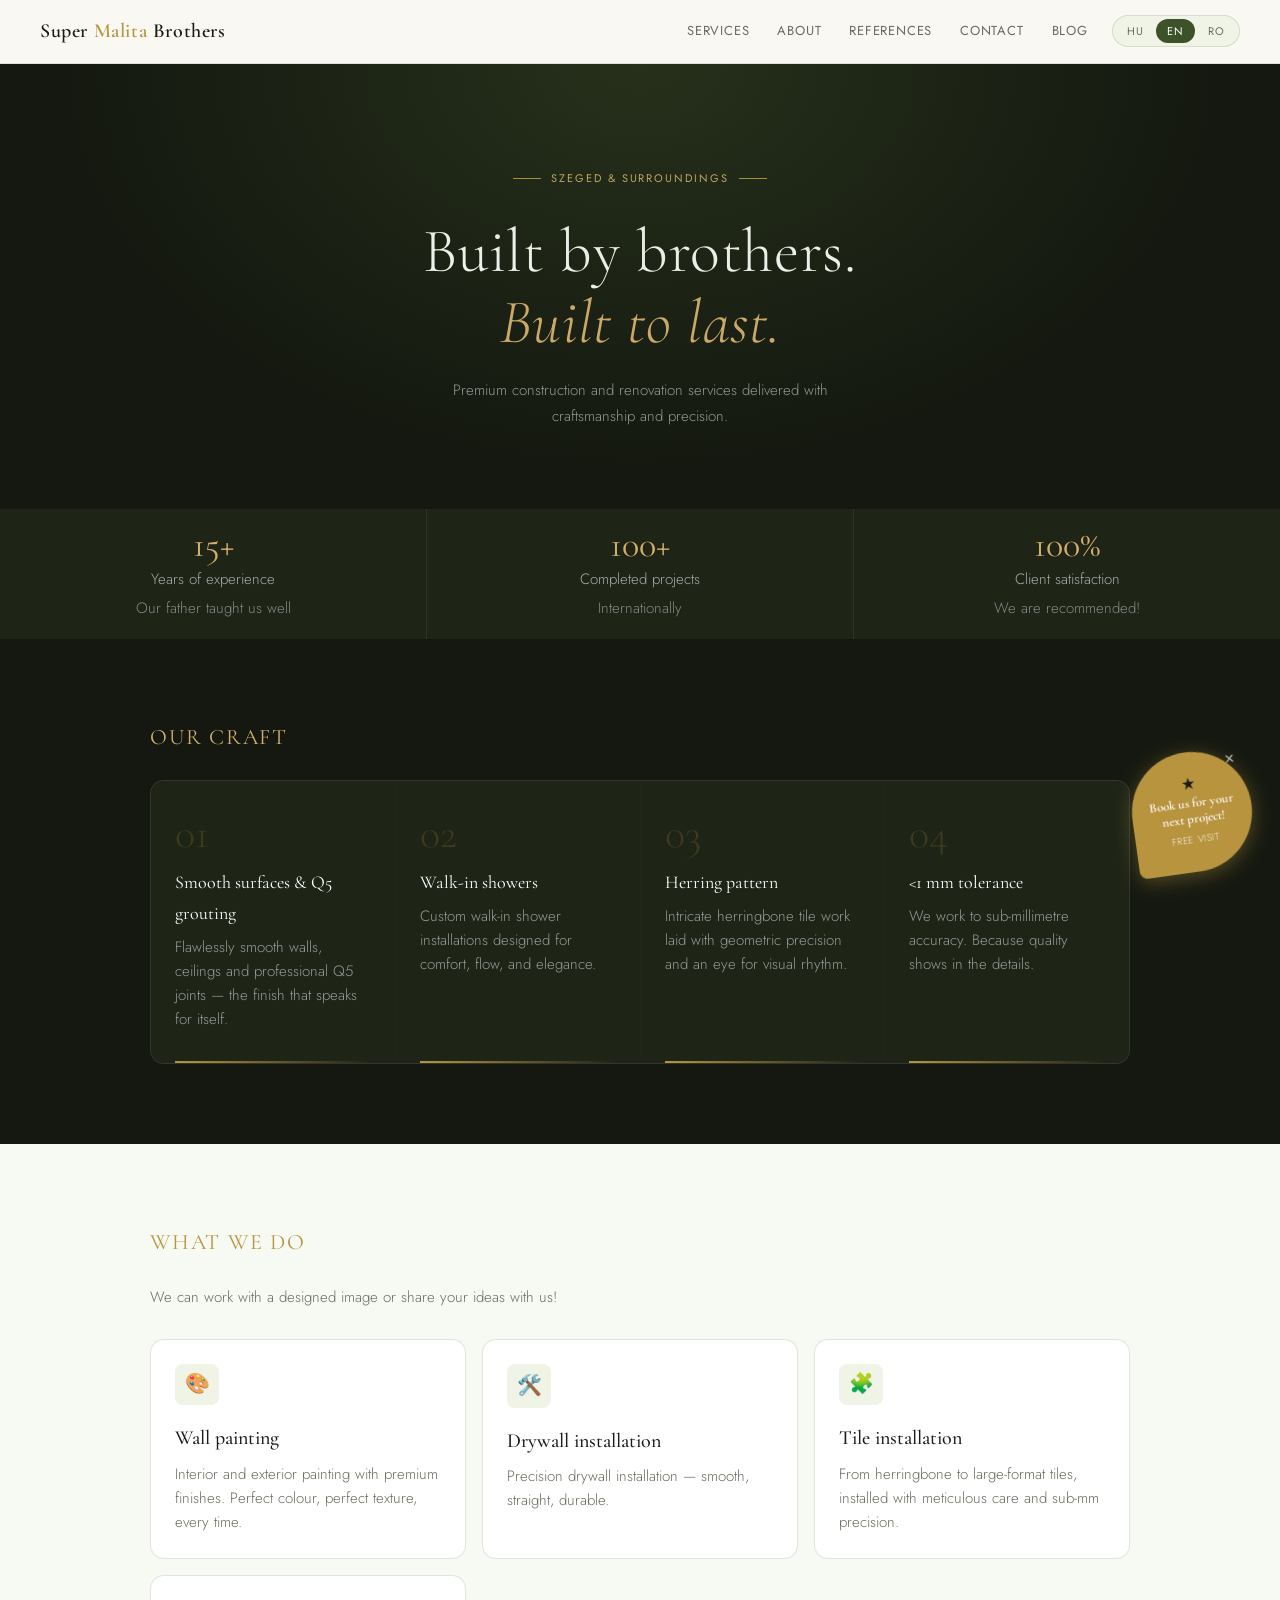
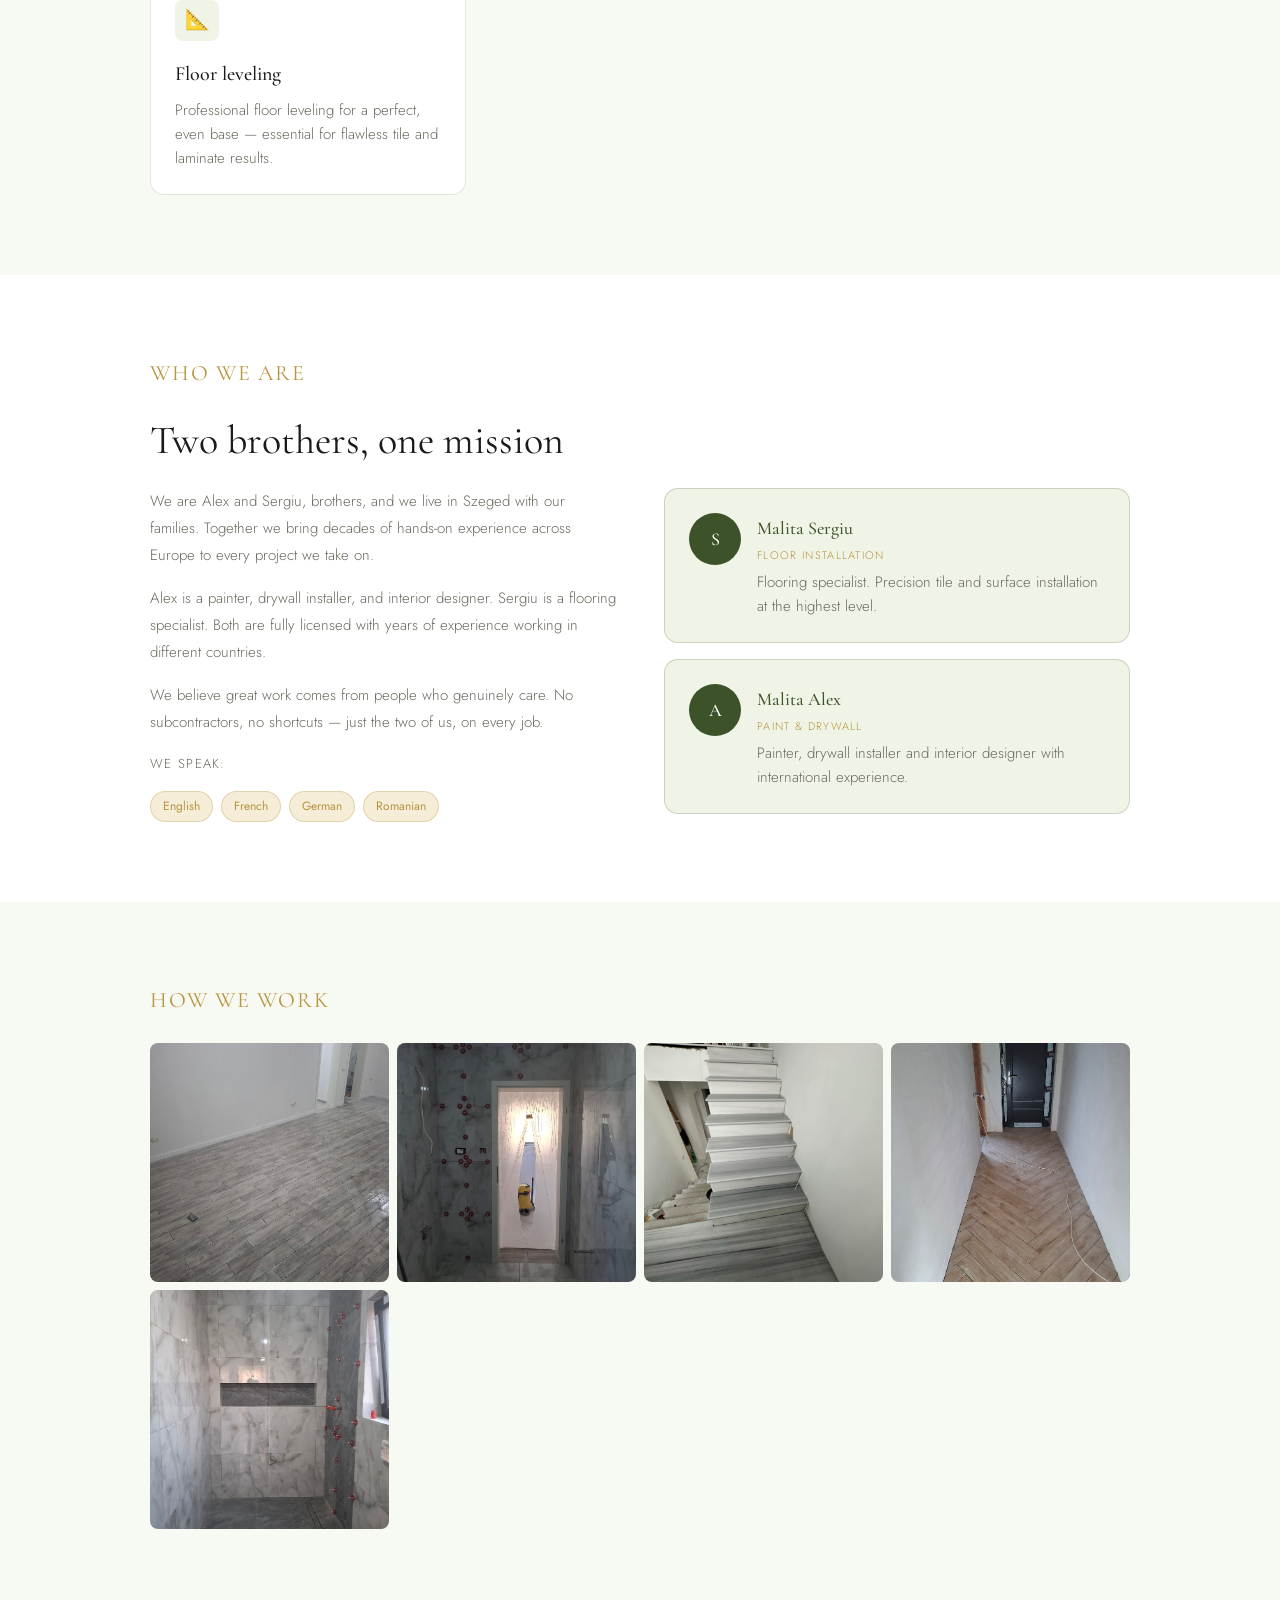
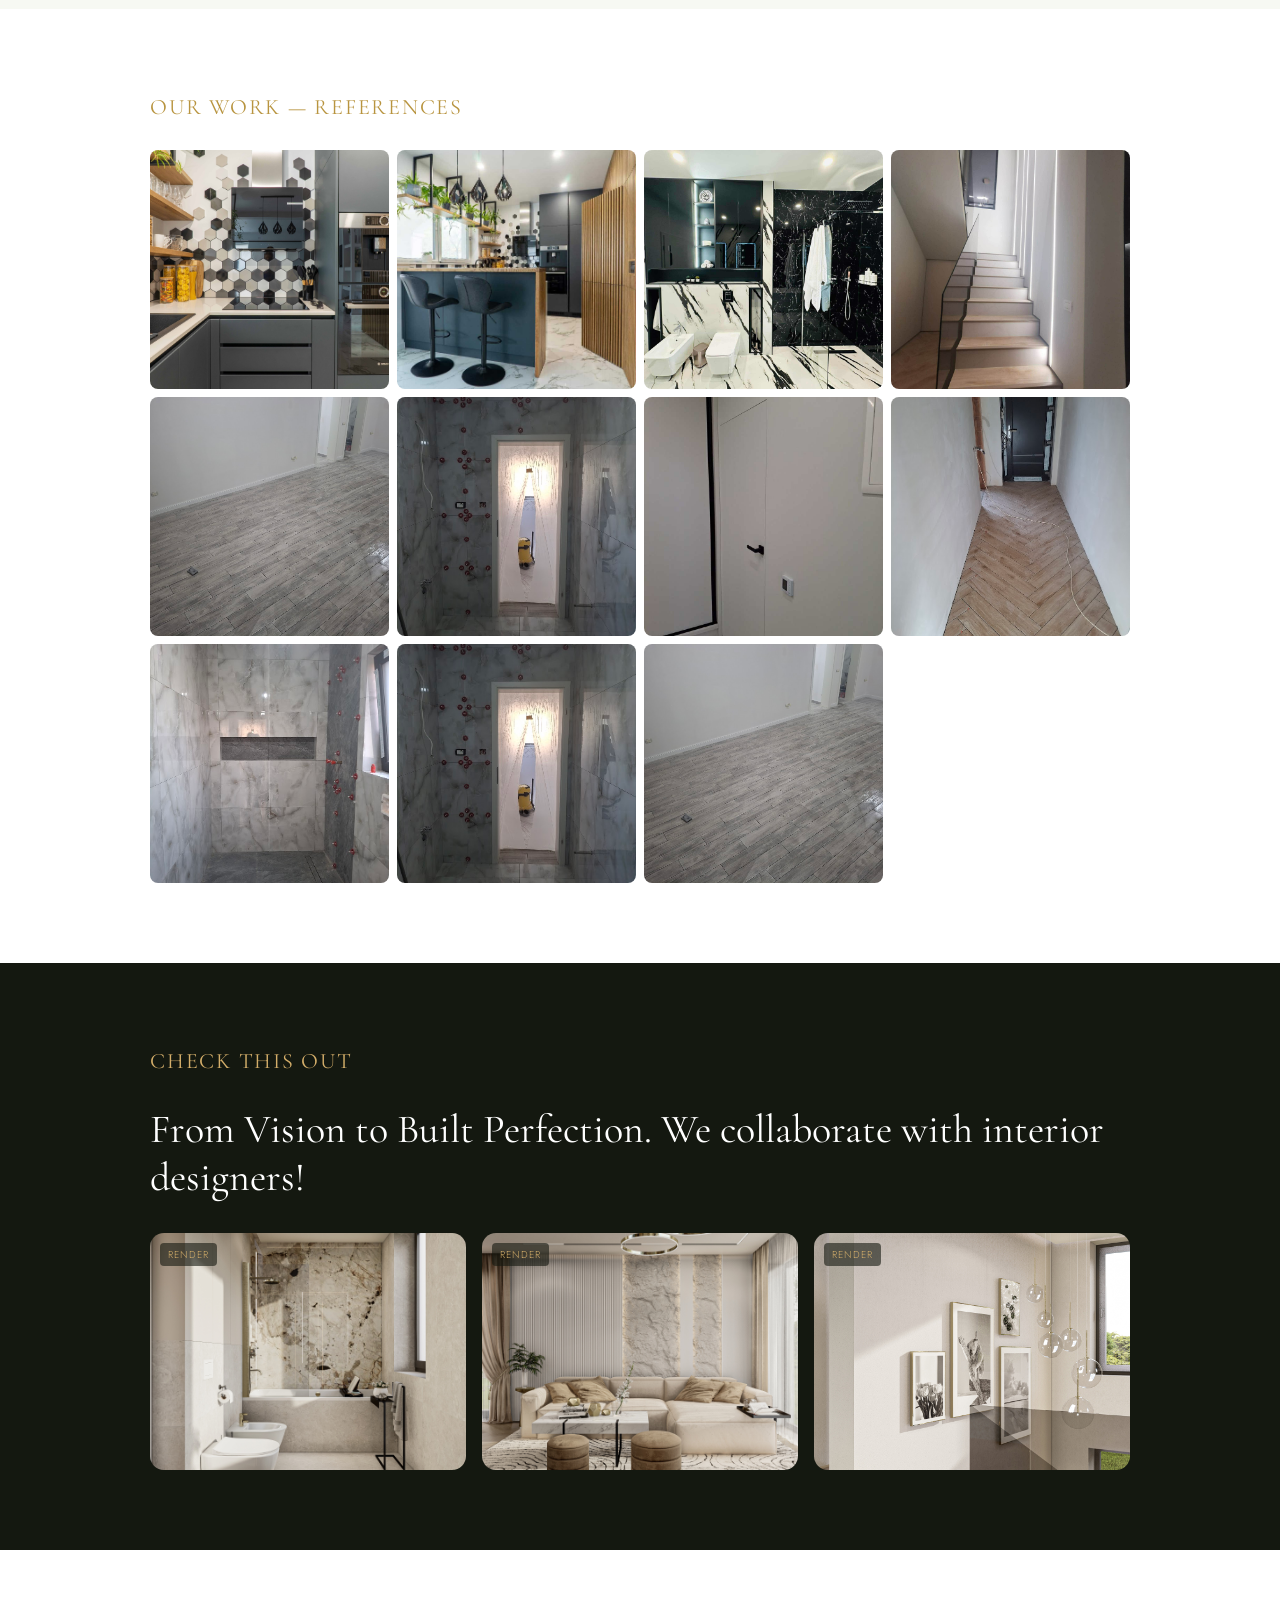
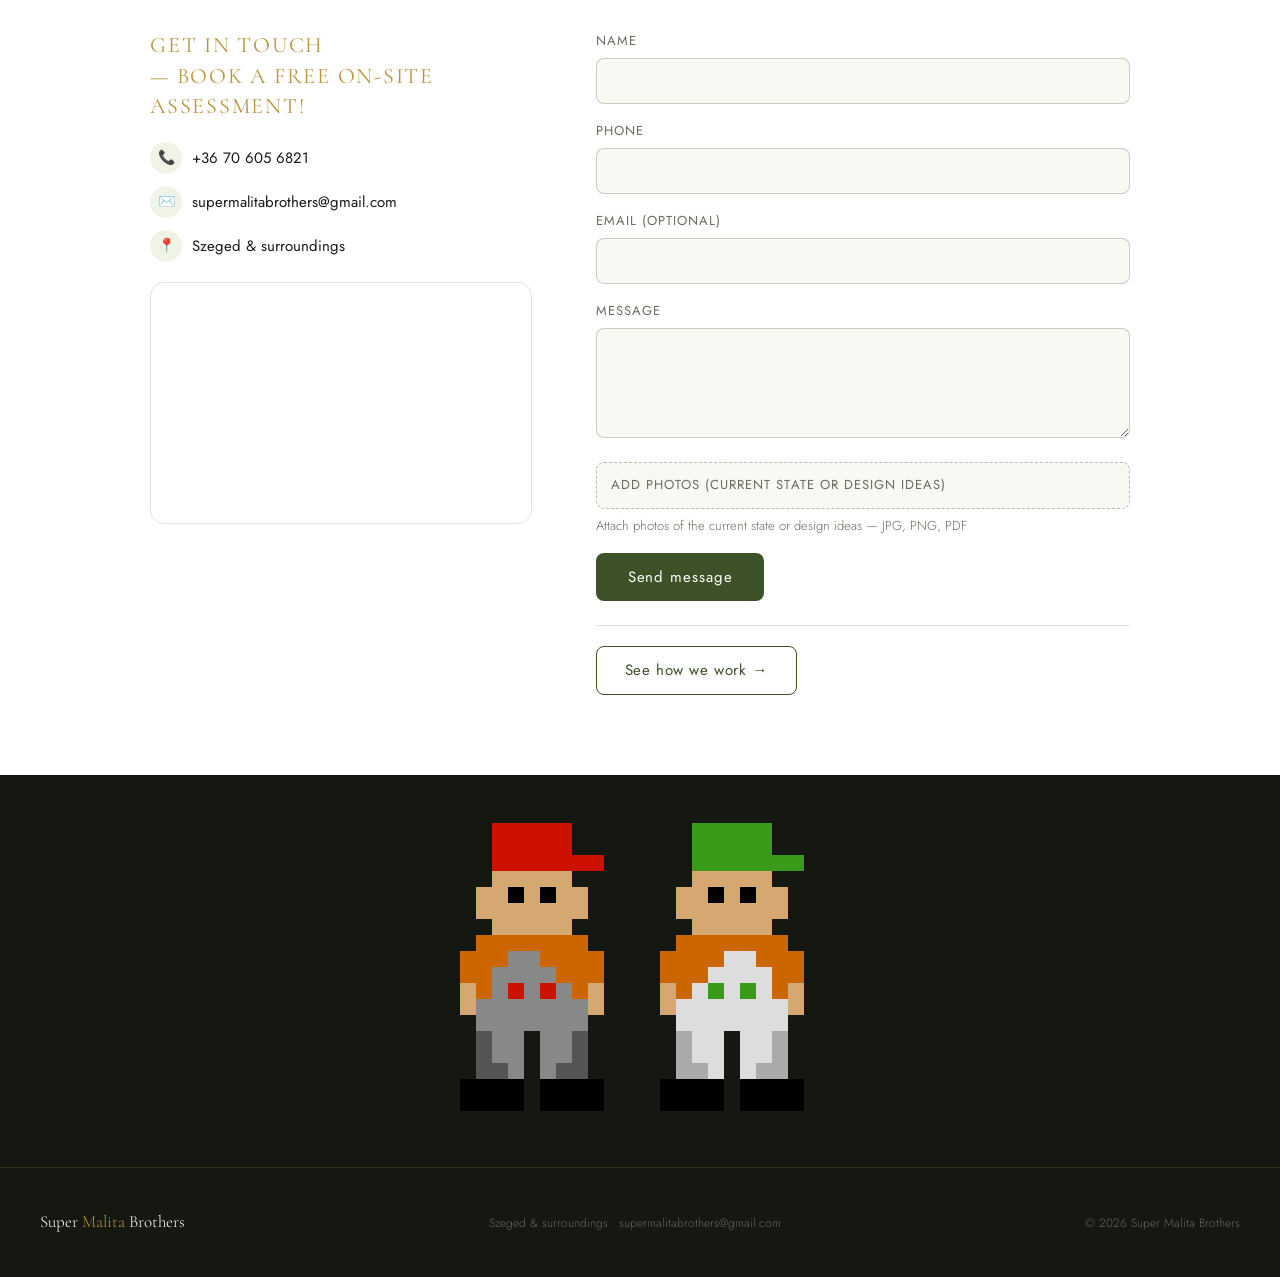
==== commit 999fd040: "u" ====
--- a/index.html
+++ b/index.html
@@ -3,8 +3,55 @@
 <head>
   <meta charset="UTF-8" />
   <meta name="viewport" content="width=device-width, initial-scale=1.0" />
+
+  <!-- Primary SEO -->
   <title>Super Malita Brothers — Construction & Renovation, Szeged</title>
-  <meta name="description" content="Premium construction, wall painting, drywall and tile installation in Szeged and surroundings. Licensed & insured." />
+  <meta name="description" content="Premium wall painting, drywall, tile and floor installation in Szeged and surroundings. Licensed & insured. Free on-site assessment." />
+  <meta name="keywords" content="construction Szeged, tile installation, wall painting, drywall, floor installation, renovation, Super Malita Brothers" />
+  <meta name="author" content="Super Malita Brothers" />
+  <link rel="canonical" href="https://supermalitabrothers.com/" />
+
+  <!-- Open Graph (Facebook, LinkedIn sharing) -->
+  <meta property="og:type" content="website" />
+  <meta property="og:url" content="https://supermalitabrothers.com/" />
+  <meta property="og:title" content="Super Malita Brothers — Construction & Renovation, Szeged" />
+  <meta property="og:description" content="Premium wall painting, drywall, tile and floor installation in Szeged. Licensed & insured. Free on-site assessment." />
+  <meta property="og:image" content="https://supermalitabrothers.com/images/og-image.jpg" />
+  <meta property="og:locale" content="en_GB" />
+  <meta property="og:locale:alternate" content="hu_HU" />
+  <meta property="og:locale:alternate" content="ro_RO" />
+
+  <!-- Twitter Card -->
+  <meta name="twitter:card" content="summary_large_image" />
+  <meta name="twitter:title" content="Super Malita Brothers — Construction & Renovation, Szeged" />
+  <meta name="twitter:description" content="Premium wall painting, drywall, tile and floor installation in Szeged." />
+  <meta name="twitter:image" content="https://supermalitabrothers.com/images/og-image.jpg" />
+
+  <!-- JSON-LD Structured Data -->
+  <script type="application/ld+json">
+  {
+    "@context": "https://schema.org",
+    "@type": "LocalBusiness",
+    "name": "Super Malita Brothers",
+    "description": "Premium construction and renovation services in Szeged: wall painting, drywall installation, tile installation, floor leveling.",
+    "url": "https://supermalitabrothers.com",
+    "email": "supermalitabrothers@gmail.com",
+    "areaServed": {
+      "@type": "GeoCircle",
+      "geoMidpoint": { "@type": "GeoCoordinates", "latitude": 46.253, "longitude": 20.1486 },
+      "geoRadius": "50000"
+    },
+    "address": { "@type": "PostalAddress", "addressLocality": "Szeged", "addressCountry": "HU" },
+    "founders": [
+      { "@type": "Person", "name": "Malita Alex", "jobTitle": "Painter & Drywall Installer" },
+      { "@type": "Person", "name": "Malita Sergiu", "jobTitle": "Floor Installation Specialist" }
+    ],
+    "serviceType": ["Wall painting", "Drywall installation", "Tile installation", "Floor leveling"],
+    "priceRange": "$$",
+    "openingHours": "Mo-Fr 08:00-18:00"
+  }
+  </script>
+
   <link rel="stylesheet" href="css/style.css" />
 </head>
 <body>
@@ -18,10 +65,11 @@
       <a href="#about" data-nav="about"></a>
       <a href="#references" data-nav="references"></a>
       <a href="#contact" data-nav="contact"></a>
+      <a href="blog.html" data-nav="blog"></a>
     </div>
     <div class="lang-switcher">
       <button class="lang-btn" data-lang="hu" onclick="setLang('hu')">HU</button>
-      <button class="lang-btn active" data-lang="en" onclick="setLang('en')">EN</button>
+      <button class="lang-btn" data-lang="en" onclick="setLang('en')">EN</button>
       <button class="lang-btn" data-lang="ro" onclick="setLang('ro')">RO</button>
     </div>
   </div>
@@ -41,7 +89,7 @@
   <div class="stat"><div class="stat-num"></div><div class="stat-label"></div><div class="stat-sub"></div></div>
 </div>
 
-<!-- BEST AT -->
+<!-- BEST AT / OUR CRAFT -->
 <section class="section best-at">
   <div class="section-inner">
     <div class="section-eyebrow best-eyebrow"></div>
@@ -49,7 +97,7 @@
   </div>
 </section>
 
-<!-- SERVICES -->
+<!-- SERVICES / WHAT WE DO -->
 <section class="section services-section" id="services">
   <div class="section-inner">
     <div class="section-eyebrow services-eyebrow"></div>
@@ -58,7 +106,7 @@
   </div>
 </section>
 
-<!-- ABOUT -->
+<!-- WHO WE ARE -->
 <section class="section" id="about" style="background:#fff;">
   <div class="section-inner">
     <div class="section-eyebrow about-eyebrow"></div>
@@ -76,8 +124,16 @@
   </div>
 </section>
 
-<!-- REFERENCES -->
-<section class="section references-section" id="references">
+<!-- HOW WE WORK (work[] images) -->
+<section class="section references-section" id="howwework">
+  <div class="section-inner">
+    <div class="section-eyebrow howwework-eyebrow"></div>
+    <div class="refs-grid" id="work-grid"></div>
+  </div>
+</section>
+
+<!-- REFERENCES (ref[] images) -->
+<section class="section" id="references" style="background:#fff;">
   <div class="section-inner">
     <div class="section-eyebrow refs-eyebrow"></div>
     <div class="refs-grid" id="refs-grid"></div>
@@ -120,13 +176,15 @@
           <div class="file-hint fl-hint"></div>
         </div>
         <button class="btn-submit fl-send" onclick="submitForm()"></button>
-        <div class="t-sent sent-msg" id="f-sent"></div>
+        <div style="margin-top:1.5rem;padding-top:1.25rem;border-top:0.5px solid var(--border);">
+          <a href="process.html" class="btn-outline-olive operate-link-btn"></a>
+        </div>
       </div>
     </div>
   </div>
 </section>
 
-<!-- PIXEL ART at bottom -->
+<!-- PIXEL ART -->
 <section class="mario-section">
   <div class="pixel-art-wrap">
     <div style="text-align:center;"><canvas id="mario-canvas" class="pixel"></canvas><div class="pixel-label">Malita Alex</div></div>
@@ -137,7 +195,7 @@
 <!-- FOOTER -->
 <footer>
   <div class="footer-logo">Super <span>Malita</span> Brothers</div>
-  <p>Szeged &amp; surroundings &middot; 123 &middot; abc@abc.com</p>
+  <p>Szeged &amp; surroundings &middot; supermalitabrothers@gmail.com</p>
   <p>&copy; 2026 Super Malita Brothers</p>
 </footer>
 
--- a/css/style.css
+++ b/css/style.css
@@ -1,5 +1,18 @@
+/* ─────────────────────────────────────────────
+   SUPER MALITA BROTHERS — STYLESHEET
+   Structured top to bottom matching page layout.
+   Fonts: Cormorant Garamond (serif headings),
+          Jost (sans body text).
+   Colours: all defined as CSS variables in :root.
+───────────────────────────────────────────── */
+
 @import url('https://fonts.googleapis.com/css2?family=Cormorant+Garamond:ital,wght@0,300;0,400;0,500;0,600;1,300;1,400&family=Jost:wght@300;400;500&display=swap');
 
+/* ─────────────────────────────────────────────
+   RESET & VARIABLES
+   Box-sizing reset and all design tokens:
+   colours, fonts, border radius.
+───────────────────────────────────────────── */
 *, *::before, *::after { box-sizing: border-box; margin: 0; padding: 0; }
 
 :root {
@@ -34,7 +47,11 @@
   font-weight: 300;
 }
 
-/* ── NAV ── */
+/* ─────────────────────────────────────────────
+   NAVIGATION
+   Sticky top bar with logo, nav links,
+   location tag and language switcher.
+───────────────────────────────────────────── */
 .nav {
   position: sticky; top: 0; z-index: 100;
   display: flex; justify-content: space-between; align-items: center;
@@ -45,12 +62,6 @@
 }
 .logo { font-family: var(--serif); font-size: 20px; font-weight: 600; letter-spacing: 0.03em; }
 .logo span { color: var(--gold); }
-.nav-location {
-  font-size: 12px; color: var(--olive-mid); font-weight: 400;
-  letter-spacing: 0.1em; text-transform: uppercase;
-  display: flex; align-items: center; gap: 5px;
-}
-.nav-location::before { content: '⊙'; font-size: 10px; }
 .nav-right { display: flex; align-items: center; gap: 1.5rem; }
 .nav-links { display: flex; gap: 1.75rem; }
 .nav-links a { font-size: 13px; color: var(--text-muted); text-decoration: none; letter-spacing: 0.06em; text-transform: uppercase; font-weight: 400; transition: color 0.2s; }
@@ -59,7 +70,11 @@
 .lang-btn { background: none; border: none; padding: 4px 11px; border-radius: 16px; font-size: 11px; cursor: pointer; color: var(--text-muted); font-family: var(--sans); font-weight: 400; letter-spacing: 0.08em; transition: background 0.2s, color 0.2s; }
 .lang-btn.active { background: var(--olive); color: #fff; }
 
-/* ── HERO ── */
+/* ─────────────────────────────────────────────
+   HERO
+   Full-width dark intro section with eyebrow,
+   headline and sub text. Olive radial glow.
+───────────────────────────────────────────── */
 .hero {
   background: var(--dark);
   color: #fff;
@@ -79,54 +94,123 @@
   font-size: 11px; letter-spacing: 0.18em; text-transform: uppercase;
   color: var(--gold-light); margin-bottom: 1.75rem; font-weight: 400;
 }
-.hero-eyebrow::before, .hero-eyebrow::after { content: ''; display: block; width: 28px; height: 0.5px; background: var(--gold); }
+.hero-eyebrow::before,
+.hero-eyebrow::after { content: ''; display: block; width: 28px; height: 0.5px; background: var(--gold); }
 .hero h1 { font-family: var(--serif); font-size: clamp(34px, 5.5vw, 62px); font-weight: 300; line-height: 1.15; margin-bottom: 1.25rem; letter-spacing: 0.01em; }
 .hero h1 em { color: var(--gold-light); font-style: italic; }
-.hero-sub { font-size: 15px; color: #999; max-width: 440px; margin: 0 auto 0.75rem; font-weight: 300; }
-.hero-location-pill {
-  display: inline-flex; align-items: center; gap: 6px;
-  background: rgba(255,255,255,0.06); border: 0.5px solid rgba(255,255,255,0.15);
-  border-radius: 20px; padding: 6px 16px; font-size: 12px; color: #bbb;
-  letter-spacing: 0.06em; margin-top: 1.5rem;
-}
-
-/* ── STATS ── */
-.stats { display: grid; grid-template-columns: repeat(3, 1fr); background: var(--dark-mid); }
-.stat { padding: 2rem 1.5rem; text-align: center; border-right: 0.5px solid rgba(255,255,255,0.07); }
+.hero-sub { font-size: 15px; color: #999; max-width: 440px; margin: 0 auto; font-weight: 300; }
+
+/* ─────────────────────────────────────────────
+   STATS BAR
+   Three numbers in a single dark row.
+   Stays horizontal on mobile too.
+───────────────────────────────────────────── */
+.stats {
+  display: flex;
+  flex-direction: row;
+  flex-wrap: nowrap;
+  background: var(--dark-mid);
+}
+.stat {
+  flex: 1;
+  padding: 1.1rem 0.75rem;
+  text-align: center;
+  border-right: 0.5px solid rgba(255,255,255,0.07);
+}
 .stat:last-child { border-right: none; }
-.stat-num { font-family: var(--serif); font-size: 38px; font-weight: 400; color: var(--gold-light); line-height: 1; }
-.stat-label { font-size: 12px; color: #888; margin-top: 6px; font-weight: 300; }
-.stat-sub { font-size: 11px; color: #666; margin-top: 4px; font-style: italic; font-family: var(--serif); }
-
-/* ── SECTION COMMONS ── */
+.stat-num { font-family: var(--serif); font-size: 36px; font-weight: 400; color: var(--gold-light); line-height: 1; }
+.stat-label { font-size: 15px; color: #aaa; margin-top: 4px; font-weight: 300; }
+.stat-sub { font-size: 15px; color: #888; margin-top: 3px; font-weight: 300; font-family: var(--sans); }
+
+/* ─────────────────────────────────────────────
+   SECTION COMMONS
+   Shared padding, max-width container,
+   and the large serif section eyebrow style.
+───────────────────────────────────────────── */
 .section { padding: 5rem 2.5rem; }
 .section-inner { max-width: 980px; margin: 0 auto; }
-.section-eyebrow { font-size: 10px; letter-spacing: 0.2em; text-transform: uppercase; color: var(--gold); margin-bottom: 0.6rem; font-weight: 400; }
+.section-eyebrow {
+  font-size: 22px;
+  letter-spacing: 0.08em;
+  text-transform: uppercase;
+  color: var(--gold);
+  margin-bottom: 1.5rem;
+  font-family: var(--serif);
+  font-weight: 400;
+}
 .section-title { font-family: var(--serif); font-size: clamp(26px, 3.5vw, 40px); font-weight: 400; line-height: 1.2; margin-bottom: 1.5rem; }
-.gold-rule { width: 40px; height: 1.5px; background: var(--gold); margin-bottom: 2rem; }
-
-/* ── BEST AT ── */
+
+/* ─────────────────────────────────────────────
+   BEST AT — "OUR CRAFT"
+   Dark background grid of 4 specialty cards.
+   Gold underline on each card.
+───────────────────────────────────────────── */
 .best-at { background: var(--dark); color: #fff; }
-.best-at .section-title { color: #fff; }
 .best-at .section-eyebrow { color: var(--gold-light); }
-.best-grid { display: grid; grid-template-columns: repeat(auto-fit, minmax(200px, 1fr)); gap: 1px; background: rgba(255,255,255,0.06); border: 0.5px solid rgba(255,255,255,0.08); border-radius: var(--radius-lg); overflow: hidden; margin-top: 2.5rem; }
+.best-grid { display: grid; grid-template-columns: repeat(auto-fit, minmax(200px, 1fr)); gap: 1px; background: rgba(255,255,255,0.06); border: 0.5px solid rgba(255,255,255,0.08); border-radius: var(--radius-lg); overflow: hidden; margin-top: 0; }
 .best-item { background: var(--dark-mid); padding: 2rem 1.5rem; position: relative; }
 .best-item::after { content: ''; position: absolute; bottom: 0; left: 1.5rem; right: 1.5rem; height: 1.5px; background: linear-gradient(90deg, var(--gold), transparent); }
 .best-num { font-family: var(--serif); font-size: 42px; color: rgba(184,148,63,0.2); line-height: 1; margin-bottom: 0.75rem; }
 .best-item h3 { font-family: var(--serif); font-size: 18px; font-weight: 400; color: #fff; margin-bottom: 0.4rem; }
-.best-item p { font-size: 13px; color: #888; line-height: 1.6; font-weight: 300; }
+.best-item p { font-size: 15px; color: #999; line-height: 1.6; font-weight: 300; }
 .tolerance-badge { display: inline-block; margin-top: 0.75rem; background: rgba(184,148,63,0.15); border: 0.5px solid rgba(184,148,63,0.4); color: var(--gold-light); font-size: 11px; padding: 3px 10px; border-radius: 10px; letter-spacing: 0.06em; }
 
-/* ── SERVICES ── */
+/* ─────────────────────────────────────────────
+   SERVICES — "WHAT WE DO"
+   3-column grid of flip cards. Front shows
+   icon + text; hover reveals a photo on back.
+───────────────────────────────────────────── */
 .services-section { background: var(--olive-mist); }
-.services-grid { display: grid; grid-template-columns: repeat(auto-fit, minmax(240px, 1fr)); gap: 16px; margin-top: 2rem; }
-.service-card { background: #fff; border: 0.5px solid var(--border); border-radius: var(--radius-lg); padding: 1.75rem; transition: border-color 0.2s, transform 0.2s; }
-.service-card:hover { border-color: var(--olive-mid); transform: translateY(-2px); }
+.services-sub { font-size: 15px; color: var(--text-muted); margin-bottom: 1.75rem; font-family: var(--sans); font-weight: 300; }
+.services-grid { display: grid; grid-template-columns: repeat(auto-fit, minmax(240px, 1fr)); gap: 16px; }
+.service-card { border-radius: var(--radius-lg); }
+.flip-svc { perspective: 800px; cursor: pointer; }
+.svc-inner {
+  position: relative;
+  width: 100%;
+  min-height: 220px;
+  transform-style: preserve-3d;
+  transition: transform 0.55s cubic-bezier(0.4,0.2,0.2,1);
+}
+.flip-svc:hover .svc-inner { transform: rotateY(180deg); }
+.svc-front,
+.svc-back {
+  position: absolute; inset: 0;
+  backface-visibility: hidden;
+  -webkit-backface-visibility: hidden;
+  border-radius: var(--radius-lg);
+  padding: 1.5rem;
+  display: flex;
+  flex-direction: column;
+  justify-content: flex-start;
+}
+.svc-front { background: #fff; border: 0.5px solid var(--border); }
+.svc-back {
+  background-size: cover;
+  background-position: center;
+  background-color: var(--olive);
+  transform: rotateY(180deg);
+  justify-content: flex-end;
+  padding: 1.25rem;
+}
+.svc-back-label {
+  font-family: var(--serif);
+  font-size: 18px;
+  color: #fff;
+  background: rgba(20,24,16,0.65);
+  padding: 6px 12px;
+  border-radius: var(--radius);
+  display: inline-block;
+}
 .service-icon-wrap { width: 44px; height: 44px; background: var(--olive-pale); border-radius: var(--radius); display: flex; align-items: center; justify-content: center; font-size: 20px; margin-bottom: 1rem; }
 .service-card h3 { font-family: var(--serif); font-size: 20px; font-weight: 500; margin-bottom: 0.4rem; }
-.service-card p { font-size: 13px; color: var(--text-muted); line-height: 1.6; }
-
-/* ── ABOUT ── */
+.service-card p { font-size: 15px; color: var(--text-muted); line-height: 1.6; }
+
+/* ─────────────────────────────────────────────
+   ABOUT — "WHO WE ARE"
+   Two-column layout: bio text on left,
+   brother profile cards on right.
+───────────────────────────────────────────── */
 .about-grid { display: grid; grid-template-columns: 1fr 1fr; gap: 3rem; align-items: start; }
 .about-text p { font-size: 15px; color: var(--text-muted); line-height: 1.8; margin-bottom: 1rem; }
 .languages-row { display: flex; flex-wrap: wrap; gap: 8px; margin-top: 1rem; }
@@ -136,107 +220,139 @@
 .avatar { width: 52px; height: 52px; border-radius: 50%; background: var(--olive); display: flex; align-items: center; justify-content: center; color: #fff; font-family: var(--serif); font-size: 18px; font-weight: 500; flex-shrink: 0; }
 .brother-info h4 { font-family: var(--serif); font-size: 18px; font-weight: 500; color: var(--olive); }
 .brother-info .title { font-size: 11px; text-transform: uppercase; letter-spacing: 0.12em; color: var(--gold); margin: 2px 0 6px; }
-.brother-info p { font-size: 13px; color: var(--text-muted); line-height: 1.6; }
-
-/* ── MARIO ── */
+.brother-info p { font-size: 15px; color: var(--text-muted); line-height: 1.6; }
+
+/* ─────────────────────────────────────────────
+   REFERENCES
+   Auto-fill square photo grid. Images are
+   loaded from images/ref*.jpg — missing
+   ones are hidden via JS.
+───────────────────────────────────────────── */
+.references-section { background: var(--olive-mist); }
+.refs-grid {
+  display: grid;
+  grid-template-columns: repeat(auto-fill, minmax(200px, 1fr));
+  gap: 8px;
+}
+.ref-tile {
+  aspect-ratio: 1 / 1;
+  background-size: cover;
+  background-position: center;
+  background-color: var(--olive-pale);
+  border-radius: var(--radius);
+  transition: transform 0.2s, box-shadow 0.2s;
+}
+.ref-tile:hover { transform: scale(1.02); box-shadow: 0 4px 16px rgba(61,82,40,0.2); }
+
+/* ─────────────────────────────────────────────
+   CHECK THIS OUT
+   Dark section with 3 flip cards showing
+   render vs real photo on hover.
+───────────────────────────────────────────── */
+.checkthis-section { background: var(--dark); }
+.checkthis-section .section-eyebrow { color: var(--gold-light); }
+.checkthis-title { color: #fff; margin-bottom: 2rem; }
+.flip-grid {
+  display: grid;
+  grid-template-columns: repeat(3, 1fr);
+  gap: 16px;
+}
+.flip-card { perspective: 900px; cursor: pointer; }
+.flip-inner {
+  position: relative;
+  width: 100%;
+  padding-bottom: 75%;
+  transform-style: preserve-3d;
+  transition: transform 0.6s cubic-bezier(0.4,0.2,0.2,1);
+}
+.flip-card:hover .flip-inner { transform: rotateY(180deg); }
+.flip-front,
+.flip-back {
+  position: absolute; inset: 0;
+  background-size: cover;
+  background-position: center;
+  background-color: var(--olive);
+  border-radius: var(--radius-lg);
+  backface-visibility: hidden;
+  -webkit-backface-visibility: hidden;
+}
+.flip-back { transform: rotateY(180deg); background-color: var(--olive-mid); }
+.flip-front::after,
+.flip-back::after {
+  position: absolute;
+  top: 10px; left: 10px;
+  font-size: 10px; letter-spacing: 0.1em; text-transform: uppercase;
+  background: rgba(20,24,16,0.6); color: var(--gold-light);
+  padding: 3px 8px; border-radius: 4px;
+}
+.flip-front::after { content: 'render'; }
+.flip-back::after { content: 'real'; }
+
+/* ─────────────────────────────────────────────
+   CONTACT
+   Two-column: left has eyebrow, contact
+   details and Szeged map; right has the form.
+───────────────────────────────────────────── */
+.contact-section { background: #fff; }
+.contact-grid { display: grid; grid-template-columns: 1fr 1.4fr; gap: 4rem; align-items: start; }
+.contact-eyebrow {
+  font-size: 22px;
+  letter-spacing: 0.08em;
+  text-transform: uppercase;
+  color: var(--gold);
+  margin-bottom: 1.25rem;
+  font-family: var(--serif);
+  font-weight: 400;
+  line-height: 1.4;
+}
+.contact-detail { display: flex; align-items: center; gap: 10px; margin-bottom: 0.75rem; font-size: 15px; color: var(--text-muted); }
+.contact-detail strong { color: var(--text); font-weight: 400; }
+.contact-icon { width: 32px; height: 32px; background: var(--olive-pale); border-radius: 50%; display: flex; align-items: center; justify-content: center; font-size: 14px; flex-shrink: 0; }
+.map-wrap { margin-top: 1.25rem; border-radius: var(--radius-lg); overflow: hidden; border: 0.5px solid var(--border); }
+.szeged-map { width: 100%; height: 240px; border: none; display: block; }
+.form-group { margin-bottom: 1rem; }
+.form-group label { display: block; font-size: 13px; text-transform: uppercase; letter-spacing: 0.08em; color: var(--text-muted); margin-bottom: 6px; font-weight: 400; }
+.form-group input,
+.form-group textarea { width: 100%; padding: 11px 14px; border: 0.5px solid rgba(61,82,40,0.25); border-radius: var(--radius); background: var(--olive-mist); color: var(--text); font-size: 15px; font-family: var(--sans); font-weight: 300; transition: border-color 0.2s; }
+.form-group input:focus,
+.form-group textarea:focus { outline: none; border-color: var(--olive-mid); }
+.form-group textarea { min-height: 110px; resize: vertical; }
+.file-upload-label { display: flex; align-items: center; gap: 10px; width: 100%; padding: 11px 14px; border: 0.5px dashed rgba(61,82,40,0.35); border-radius: var(--radius); background: var(--olive-mist); color: var(--text-muted); font-size: 15px; cursor: pointer; transition: border-color 0.2s, background 0.2s; }
+.file-upload-label:hover { border-color: var(--olive-mid); background: var(--olive-pale); }
+.file-upload-label input[type="file"] { display: none; }
+.file-hint { font-size: 13px; color: var(--text-muted); margin-top: 5px; }
+.btn-submit { background: var(--olive); color: #fff; border: none; padding: 13px 32px; border-radius: var(--radius); font-size: 15px; font-family: var(--sans); font-weight: 400; letter-spacing: 0.06em; cursor: pointer; transition: background 0.2s; }
+.btn-submit:hover { background: var(--olive-mid); }
+.sent-msg { display: none; color: var(--olive); font-size: 15px; margin-top: 0.75rem; font-family: var(--sans); }
+
+/* ─────────────────────────────────────────────
+   PIXEL ART
+   Dark strip at page bottom with two canvases
+   drawn by drawPixelArt() in main.js.
+───────────────────────────────────────────── */
 .mario-section { background: var(--dark); padding: 3rem 2.5rem; text-align: center; }
 .pixel-art-wrap { display: inline-flex; gap: 2.5rem; align-items: flex-end; justify-content: center; }
 canvas.pixel { image-rendering: pixelated; image-rendering: crisp-edges; }
-.pixel-label { font-size: 11px; letter-spacing: 0.1em; text-transform: uppercase; color: #666; margin-top: 0.5rem; font-family: var(--sans); }
-
-/* ── REFERENCES ── */
-.references-section { background: var(--olive-mist); }
-.slider-wrap { position: relative; overflow: hidden; border-radius: var(--radius-lg); margin-top: 2rem; }
-.slider-track { display: flex; transition: transform 0.5s cubic-bezier(0.4,0,0.2,1); }
-.slide { min-width: 100%; position: relative; border-radius: var(--radius-lg); overflow: hidden; }
-.slide-img { width: 100%; height: 340px; object-fit: cover; display: block; }
-.slide-placeholder { width: 100%; height: 340px; display: flex; align-items: center; justify-content: center; font-size: 80px; background: var(--olive-pale); }
-.slide-caption { position: absolute; bottom: 0; left: 0; right: 0; background: linear-gradient(transparent, rgba(20,24,16,0.88)); padding: 2rem 1.5rem 1.25rem; color: #fff; }
-.slide-caption h4 { font-family: var(--serif); font-size: 20px; font-weight: 400; margin-bottom: 3px; }
-.slide-caption p { font-size: 13px; color: rgba(255,255,255,0.7); }
-.slider-nav { display: flex; justify-content: center; gap: 8px; margin-top: 1.25rem; }
-.slider-dot { width: 8px; height: 8px; border-radius: 50%; background: var(--border); border: none; cursor: pointer; padding: 0; transition: background 0.2s; }
-.slider-dot.active { background: var(--gold); }
-.slider-arrows { position: absolute; top: 50%; transform: translateY(-50%); width: 100%; display: flex; justify-content: space-between; padding: 0 1rem; pointer-events: none; }
-.slider-arrow { pointer-events: all; background: rgba(20,24,16,0.6); border: 0.5px solid rgba(255,255,255,0.2); color: #fff; width: 40px; height: 40px; border-radius: 50%; font-size: 16px; cursor: pointer; display: flex; align-items: center; justify-content: center; transition: background 0.2s; }
-.slider-arrow:hover { background: var(--olive); }
-
-/* ── CONTACT ── */
-.contact-section { background: #fff; }
-.contact-grid { display: grid; grid-template-columns: 1fr 1.4fr; gap: 4rem; align-items: start; }
-.contact-info h3 { font-family: var(--serif); font-size: 22px; margin-bottom: 1rem; }
-.contact-detail { display: flex; align-items: center; gap: 10px; margin-bottom: 0.75rem; font-size: 14px; color: var(--text-muted); }
-.contact-detail strong { color: var(--text); font-weight: 400; }
-.contact-icon { width: 32px; height: 32px; background: var(--olive-pale); border-radius: 50%; display: flex; align-items: center; justify-content: center; font-size: 14px; flex-shrink: 0; }
-.form-group { margin-bottom: 1rem; }
-.form-group label { display: block; font-size: 11px; text-transform: uppercase; letter-spacing: 0.1em; color: var(--text-muted); margin-bottom: 6px; }
-.form-group input, .form-group textarea, .form-group .file-upload { width: 100%; padding: 11px 14px; border: 0.5px solid rgba(61,82,40,0.25); border-radius: var(--radius); background: var(--olive-mist); color: var(--text); font-size: 14px; font-family: var(--sans); font-weight: 300; transition: border-color 0.2s; }
-.form-group input:focus, .form-group textarea:focus { outline: none; border-color: var(--olive-mid); }
-.form-group textarea { min-height: 110px; resize: vertical; }
-.file-upload-wrap { position: relative; }
-.file-upload-label { display: flex; align-items: center; gap: 10px; width: 100%; padding: 11px 14px; border: 0.5px dashed rgba(61,82,40,0.35); border-radius: var(--radius); background: var(--olive-mist); color: var(--text-muted); font-size: 14px; cursor: pointer; transition: border-color 0.2s, background 0.2s; }
-.file-upload-label:hover { border-color: var(--olive-mid); background: var(--olive-pale); }
-.file-upload-label input[type="file"] { display: none; }
-.file-hint { font-size: 11px; color: var(--text-muted); margin-top: 5px; font-style: italic; }
-.btn-submit { background: var(--olive); color: #fff; border: none; padding: 13px 32px; border-radius: var(--radius); font-size: 14px; font-family: var(--sans); font-weight: 400; letter-spacing: 0.06em; cursor: pointer; transition: background 0.2s; }
-.btn-submit:hover { background: var(--olive-mid); }
-.sent-msg { display: none; color: var(--olive); font-size: 14px; margin-top: 0.75rem; font-style: italic; font-family: var(--serif); }
-
-/* ── FOOTER ── */
-footer { background: var(--dark); color: #fff; padding: 2.5rem 2.5rem; display: flex; justify-content: space-between; align-items: center; flex-wrap: wrap; gap: 1rem; border-top: 1px solid rgba(184,148,63,0.2); }
+.pixel-label { display: none; }
+
+/* ─────────────────────────────────────────────
+   FOOTER
+   Dark bar with logo, contact summary
+   and copyright line.
+───────────────────────────────────────────── */
+footer { background: var(--dark); color: #fff; padding: 2.5rem; display: flex; justify-content: space-between; align-items: center; flex-wrap: wrap; gap: 1rem; border-top: 1px solid rgba(184,148,63,0.2); }
 .footer-logo { font-family: var(--serif); font-size: 17px; }
 .footer-logo span { color: var(--gold); }
 footer p { font-size: 12px; color: #666; }
 
-/* ── RESPONSIVE ── */
-@media (max-width: 720px) {
-  .nav { padding: 0.8rem 1.25rem; }
-  .nav-links { display: none; }
-  .nav-location { display: none; }
-  .section { padding: 3.5rem 1.25rem; }
-  .about-grid { grid-template-columns: 1fr; }
-  .contact-grid { grid-template-columns: 1fr; }
-  .stats { grid-template-columns: 1fr; }
-  .stat { border-right: none; border-bottom: 0.5px solid rgba(255,255,255,0.07); }
-  .best-grid { grid-template-columns: 1fr 1fr; }
-  .hero { padding: 4rem 1.25rem 3.5rem; }
-  footer { flex-direction: column; text-align: center; }
-}
-
-/* ── BOOKING ── */
-.booking-section { background: var(--olive-mist); }
-.booking-sub { font-size: 15px; color: var(--text-muted); margin-bottom: 2rem; max-width: 500px; }
-.calendar-wrap { max-width: 480px; background: #fff; border: 0.5px solid var(--border); border-radius: var(--radius-lg); overflow: hidden; }
-.cal-header { display: flex; align-items: center; justify-content: space-between; padding: 1rem 1.25rem; background: var(--olive); color: #fff; }
-.cal-month-label { font-family: var(--serif); font-size: 18px; font-weight: 400; letter-spacing: 0.04em; }
-.cal-nav { background: none; border: 0.5px solid rgba(255,255,255,0.35); color: #fff; width: 32px; height: 32px; border-radius: 50%; cursor: pointer; font-size: 15px; display: flex; align-items: center; justify-content: center; transition: background 0.2s; }
-.cal-nav:hover { background: rgba(255,255,255,0.15); }
-.cal-weekdays { display: grid; grid-template-columns: repeat(7,1fr); background: var(--olive-pale); border-bottom: 0.5px solid var(--border); }
-.cal-weekdays span { text-align: center; padding: 0.5rem 0; font-size: 11px; letter-spacing: 0.08em; text-transform: uppercase; color: var(--olive); font-weight: 400; }
-.cal-grid { display: grid; grid-template-columns: repeat(7,1fr); gap: 2px; padding: 10px; }
-.cal-day { aspect-ratio: 1; display: flex; align-items: center; justify-content: center; border-radius: var(--radius); font-size: 13px; cursor: pointer; transition: background 0.15s, color 0.15s; border: 0.5px solid transparent; font-weight: 300; }
-.cal-day.empty { cursor: default; }
-.cal-day.available:hover { background: var(--olive-pale); border-color: var(--olive-light); }
-.cal-day.blocked { background: #f0f0f0; color: #bbb; cursor: not-allowed; text-decoration: line-through; }
-.cal-day.past { color: #ccc; cursor: not-allowed; }
-.cal-day.selected { background: var(--olive); color: #fff; border-color: var(--olive); }
-.cal-day.today { border-color: var(--gold); color: var(--gold); font-weight: 500; }
-.cal-day.today.selected { color: #fff; }
-.cal-legend { display: flex; gap: 1.25rem; padding: 0.75rem 1.25rem; border-top: 0.5px solid var(--border); flex-wrap: wrap; }
-.leg-item { display: flex; align-items: center; gap: 6px; font-size: 12px; color: var(--text-muted); }
-.leg-dot { width: 12px; height: 12px; border-radius: 3px; flex-shrink: 0; }
-.leg-available { background: var(--olive-pale); border: 0.5px solid var(--olive-light); }
-.leg-blocked { background: #f0f0f0; }
-.leg-selected { background: var(--olive); }
-.booking-form { margin-top: 1.5rem; max-width: 480px; }
-.booking-selected-date { font-family: var(--serif); font-size: 18px; color: var(--olive); margin-bottom: 1rem; padding: 0.75rem 1rem; background: var(--olive-pale); border-radius: var(--radius); border-left: 3px solid var(--olive); }
-.bk-sent { color: var(--olive); font-size: 14px; margin-top: 0.75rem; font-style: italic; font-family: var(--serif); }
-
-/* ── STICKER ── */
+/* ─────────────────────────────────────────────
+   STICKER POPUP
+   Fixed gold circle in bottom-right corner.
+   Rotated, clickable, scrolls to contact.
+───────────────────────────────────────────── */
 .sticker-popup {
   position: fixed; bottom: 28px; right: 28px; z-index: 999;
   background: var(--gold);
-  color: #fff;
   border-radius: 50% 50% 50% 8px;
   width: 120px; height: 120px;
   display: flex; align-items: center; justify-content: center;
@@ -251,275 +367,126 @@
 .sticker-star { font-size: 16px; line-height: 1; margin-bottom: 3px; }
 .sticker-text { font-family: var(--serif); font-size: 13px; font-weight: 600; line-height: 1.25; color: #fff; }
 .sticker-cta { font-size: 10px; margin-top: 4px; color: rgba(255,255,255,0.85); letter-spacing: 0.06em; text-transform: uppercase; }
-.sticker-close {
-  position: absolute; top: 4px; right: 8px;
-  background: none; border: none; color: rgba(255,255,255,0.7);
-  font-size: 13px; cursor: pointer; line-height: 1; padding: 2px;
-}
+.sticker-close { position: absolute; top: 4px; right: 8px; background: none; border: none; color: rgba(255,255,255,0.7); font-size: 13px; cursor: pointer; line-height: 1; padding: 2px; }
 .sticker-close:hover { color: #fff; }
 
-/* ── GOOGLE FORM EMBED ── */
-.gform-wrap {
-  border: 0.5px solid var(--border);
-  border-radius: var(--radius-lg);
-  overflow: hidden;
-  background: var(--olive-mist);
-  position: relative;
-}
-.gform-wrap::before {
-  content: '';
-  display: block;
-  height: 4px;
-  background: linear-gradient(90deg, var(--olive), var(--gold));
-}
-.gform-iframe {
-  width: 100%;
-  min-height: 640px;
-  border: none;
-  display: block;
-  background: transparent;
-}
-
-/* ── OVERRIDES FOR NEW STRUCTURE ── */
-
-/* 1. Remove nav-location */
-.nav-location { display: none !important; }
-
-/* 3. Stats — compact single line on desktop */
-.stats {
-  display: flex;
-  flex-direction: row;
-  flex-wrap: nowrap;
-}
-.stat {
-  flex: 1;
-  padding: 1.1rem 0.75rem;
-  border-right: 0.5px solid rgba(255,255,255,0.07);
-  border-bottom: none;
-}
-.stat:last-child { border-right: none; }
-.stat-num { font-size: 26px; }
-.stat-label { font-size: 11px; }
-.stat-sub { font-size: 10px; }
+/* ─────────────────────────────────────────────
+   RESPONSIVE — mobile breakpoint ≤ 720px
+   Stacks grids, hides nav links, shrinks
+   padding. Stats stay single-row on mobile.
+───────────────────────────────────────────── */
 @media (max-width: 720px) {
+  .nav { padding: 0.8rem 1.25rem; }
+  .nav-links { display: none; }
+  .section { padding: 3.5rem 1.25rem; }
+  .hero { padding: 4rem 1.25rem 3.5rem; }
   .stats { flex-direction: row; flex-wrap: nowrap; }
   .stat { padding: 0.75rem 0.4rem; }
-  .stat-num { font-size: 20px; }
-  .stat-label { font-size: 9px; }
-  .stat-sub { font-size: 8px; }
-}
-
-/* 4. Best-at eyebrow bigger, no title */
-.best-eyebrow {
-  font-size: 22px !important;
-  letter-spacing: 0.08em;
-  text-transform: uppercase;
-  color: var(--gold-light) !important;
-  margin-bottom: 1.5rem;
-  font-family: var(--serif);
-  font-weight: 400;
-}
-
-/* 5. Services eyebrow same size, no title, sub text, flip cards */
-.services-eyebrow {
-  font-size: 22px !important;
-  letter-spacing: 0.08em;
-  text-transform: uppercase;
-  color: var(--gold) !important;
-  margin-bottom: 0.5rem;
-  font-family: var(--serif);
-  font-weight: 400;
-}
-.services-sub {
-  font-size: 14px;
-  color: var(--text-muted);
-  margin-bottom: 1.75rem;
-  font-style: italic;
-  font-family: var(--serif);
-}
-.flip-svc { perspective: 800px; cursor: pointer; }
-.svc-inner {
-  position: relative;
-  width: 100%; height: 100%;
-  min-height: 220px;
-  transform-style: preserve-3d;
-  transition: transform 0.55s cubic-bezier(0.4,0.2,0.2,1);
-}
-.flip-svc:hover .svc-inner { transform: rotateY(180deg); }
-.svc-front, .svc-back {
-  position: absolute; inset: 0;
-  backface-visibility: hidden;
-  -webkit-backface-visibility: hidden;
-  border-radius: var(--radius-lg);
-  padding: 1.5rem;
+  .stat-num { font-size: 22px; }
+  .stat-label { font-size: 10px; }
+  .stat-sub { font-size: 10px; }
+  .best-grid { grid-template-columns: 1fr 1fr; }
+  .about-grid { grid-template-columns: 1fr; }
+  .flip-grid { grid-template-columns: 1fr; }
+  .contact-grid { grid-template-columns: 1fr; }
+  footer { flex-direction: column; text-align: center; }
+}
+
+/* ─────────────────────────────────────────────
+   HOW WE OPERATE
+   Dark-background section with numbered steps
+   and clickable calculator shortcut buttons.
+───────────────────────────────────────────── */
+.operate-section { background: var(--dark-mid); }
+.operate-section .section-eyebrow { color: var(--gold-light); }
+.operate-section .section-title { color: #fff; margin-bottom: 2rem; }
+.operate-steps {
   display: flex;
   flex-direction: column;
-  justify-content: flex-start;
-}
-.svc-front {
-  background: #fff;
-  border: 0.5px solid var(--border);
-}
-.svc-back {
-  background-size: cover;
-  background-position: center;
-  background-color: var(--olive);
-  transform: rotateY(180deg);
-  justify-content: flex-end;
-  padding: 1.25rem;
-}
-.svc-back-label {
+  gap: 0;
+}
+.operate-step {
+  display: flex;
+  gap: 1.5rem;
+  align-items: flex-start;
+  padding: 1.5rem 0;
+  border-bottom: 0.5px solid rgba(255,255,255,0.06);
+}
+.operate-step:last-of-type { border-bottom: none; }
+.operate-step-icon {
+  font-size: 22px;
+  width: 44px;
+  height: 44px;
+  background: rgba(184,148,63,0.12);
+  border-radius: 50%;
+  display: flex;
+  align-items: center;
+  justify-content: center;
+  flex-shrink: 0;
+}
+.operate-step-body { flex: 1; }
+.operate-step-num {
   font-family: var(--serif);
-  font-size: 18px;
+  font-size: 11px;
+  letter-spacing: 0.12em;
+  color: var(--gold);
+  text-transform: uppercase;
+  margin-bottom: 3px;
+}
+.operate-step-body h3 {
+  font-family: var(--serif);
+  font-size: 19px;
+  font-weight: 400;
   color: #fff;
-  background: rgba(20,24,16,0.65);
-  padding: 6px 12px;
+  margin-bottom: 4px;
+}
+.operate-step-body p { font-size: 15px; color: #aaa; line-height: 1.6; }
+.operate-calc-prompt {
+  margin-top: 2rem;
+  padding: 1.25rem 1.5rem;
+  background: rgba(184,148,63,0.08);
+  border: 0.5px solid rgba(184,148,63,0.2);
+  border-radius: var(--radius-lg);
+}
+.operate-calc-prompt p { font-size: 15px; color: #aaa; margin-bottom: 0.75rem; }
+.operate-calc-links { display: flex; gap: 10px; flex-wrap: wrap; }
+.calc-link-btn {
+  display: inline-block;
+  background: var(--olive);
+  color: #fff;
+  text-decoration: none;
+  padding: 8px 18px;
   border-radius: var(--radius);
+  font-size: 13px;
+  font-family: var(--sans);
+  font-weight: 400;
+  letter-spacing: 0.04em;
+  transition: background 0.2s;
+}
+.calc-link-btn:hover { background: var(--olive-mid); }
+
+@media (max-width: 720px) {
+  .operate-step { gap: 1rem; }
+  .operate-step-icon { width: 36px; height: 36px; font-size: 18px; }
+}
+
+/* ─────────────────────────────────────────────
+   OUTLINE BUTTON — used for How We Operate link
+   in the contact section.
+───────────────────────────────────────────── */
+.btn-outline-olive {
   display: inline-block;
-}
-
-/* 6. About eyebrow same size, no gold rule */
-.about-eyebrow {
-  font-size: 22px !important;
-  letter-spacing: 0.08em;
-  text-transform: uppercase;
-  color: var(--gold) !important;
-  margin-bottom: 0.5rem;
-  font-family: var(--serif);
+  background: transparent;
+  color: var(--olive);
+  border: 1px solid var(--olive);
+  padding: 11px 28px;
+  border-radius: var(--radius);
+  font-size: 15px;
+  font-family: var(--sans);
   font-weight: 400;
-}
-.gold-rule { display: none !important; }
-
-/* 8. References — square grid, no slider */
-.references-section { background: var(--olive-mist); }
-.refs-eyebrow {
-  font-size: 22px !important;
-  letter-spacing: 0.08em;
-  text-transform: uppercase;
-  color: var(--gold) !important;
-  margin-bottom: 1.5rem;
-  font-family: var(--serif);
-  font-weight: 400;
-}
-.refs-grid {
-  display: grid;
-  grid-template-columns: repeat(auto-fill, minmax(200px, 1fr));
-  gap: 8px;
-}
-.ref-tile {
-  aspect-ratio: 1 / 1;
-  background-size: cover;
-  background-position: center;
-  border-radius: var(--radius);
-  background-color: var(--olive-pale);
-  transition: transform 0.2s, box-shadow 0.2s;
-}
-.ref-tile:hover {
-  transform: scale(1.02);
-  box-shadow: 0 4px 16px rgba(61,82,40,0.2);
-}
-
-/* 10. Check this out — flip cards */
-.checkthis-section { background: var(--dark); }
-.checkthis-section .section-eyebrow {
-  color: var(--gold-light) !important;
-}
-.checkthis-eyebrow {
-  font-size: 22px !important;
-  letter-spacing: 0.08em;
-  text-transform: uppercase;
-  font-family: var(--serif);
-  font-weight: 400;
-  margin-bottom: 0.5rem;
-}
-.checkthis-title {
-  color: #fff;
-  margin-bottom: 2rem;
-}
-.flip-grid {
-  display: grid;
-  grid-template-columns: repeat(3, 1fr);
-  gap: 16px;
-}
-@media (max-width: 720px) {
-  .flip-grid { grid-template-columns: 1fr; }
-}
-.flip-card {
-  perspective: 900px;
+  letter-spacing: 0.04em;
   cursor: pointer;
-}
-.flip-inner {
-  position: relative;
-  width: 100%;
-  padding-bottom: 75%;
-  transform-style: preserve-3d;
-  transition: transform 0.6s cubic-bezier(0.4,0.2,0.2,1);
-}
-.flip-card:hover .flip-inner { transform: rotateY(180deg); }
-.flip-front, .flip-back {
-  position: absolute;
-  inset: 0;
-  background-size: cover;
-  background-position: center;
-  background-color: var(--olive);
-  border-radius: var(--radius-lg);
-  backface-visibility: hidden;
-  -webkit-backface-visibility: hidden;
-}
-.flip-back {
-  transform: rotateY(180deg);
-  background-color: var(--olive-mid);
-}
-.flip-front::after {
-  content: 'render';
-  position: absolute;
-  top: 10px; left: 10px;
-  font-size: 10px; letter-spacing: 0.1em; text-transform: uppercase;
-  background: rgba(20,24,16,0.6); color: var(--gold-light);
-  padding: 3px 8px; border-radius: 4px;
-}
-.flip-back::after {
-  content: 'real';
-  position: absolute;
-  top: 10px; left: 10px;
-  font-size: 10px; letter-spacing: 0.1em; text-transform: uppercase;
-  background: rgba(20,24,16,0.6); color: var(--gold-light);
-  padding: 3px 8px; border-radius: 4px;
-}
-
-/* 11. Contact eyebrow big, no title, map */
-.contact-eyebrow {
-  font-size: 20px !important;
-  letter-spacing: 0.06em;
-  text-transform: uppercase;
-  color: var(--gold) !important;
-  margin-bottom: 1.25rem;
-  font-family: var(--serif);
-  font-weight: 400;
-  line-height: 1.3;
-}
-.map-wrap {
-  margin-top: 1.25rem;
-  border-radius: var(--radius-lg);
-  overflow: hidden;
-  border: 0.5px solid var(--border);
-}
-.szeged-map {
-  width: 100%;
-  height: 240px;
-  border: none;
-  display: block;
-}
-
-/* Remove old gform styles */
-.gform-wrap, .gform-iframe { display: none; }
-
-/* Sent message */
-.sent-msg {
-  display: none;
-  color: var(--olive);
-  font-size: 14px;
-  margin-top: 0.75rem;
-  font-style: italic;
-  font-family: var(--serif);
-}
+  text-decoration: none;
+  transition: background 0.2s, color 0.2s;
+}
+.btn-outline-olive:hover { background: var(--olive); color: #fff; }
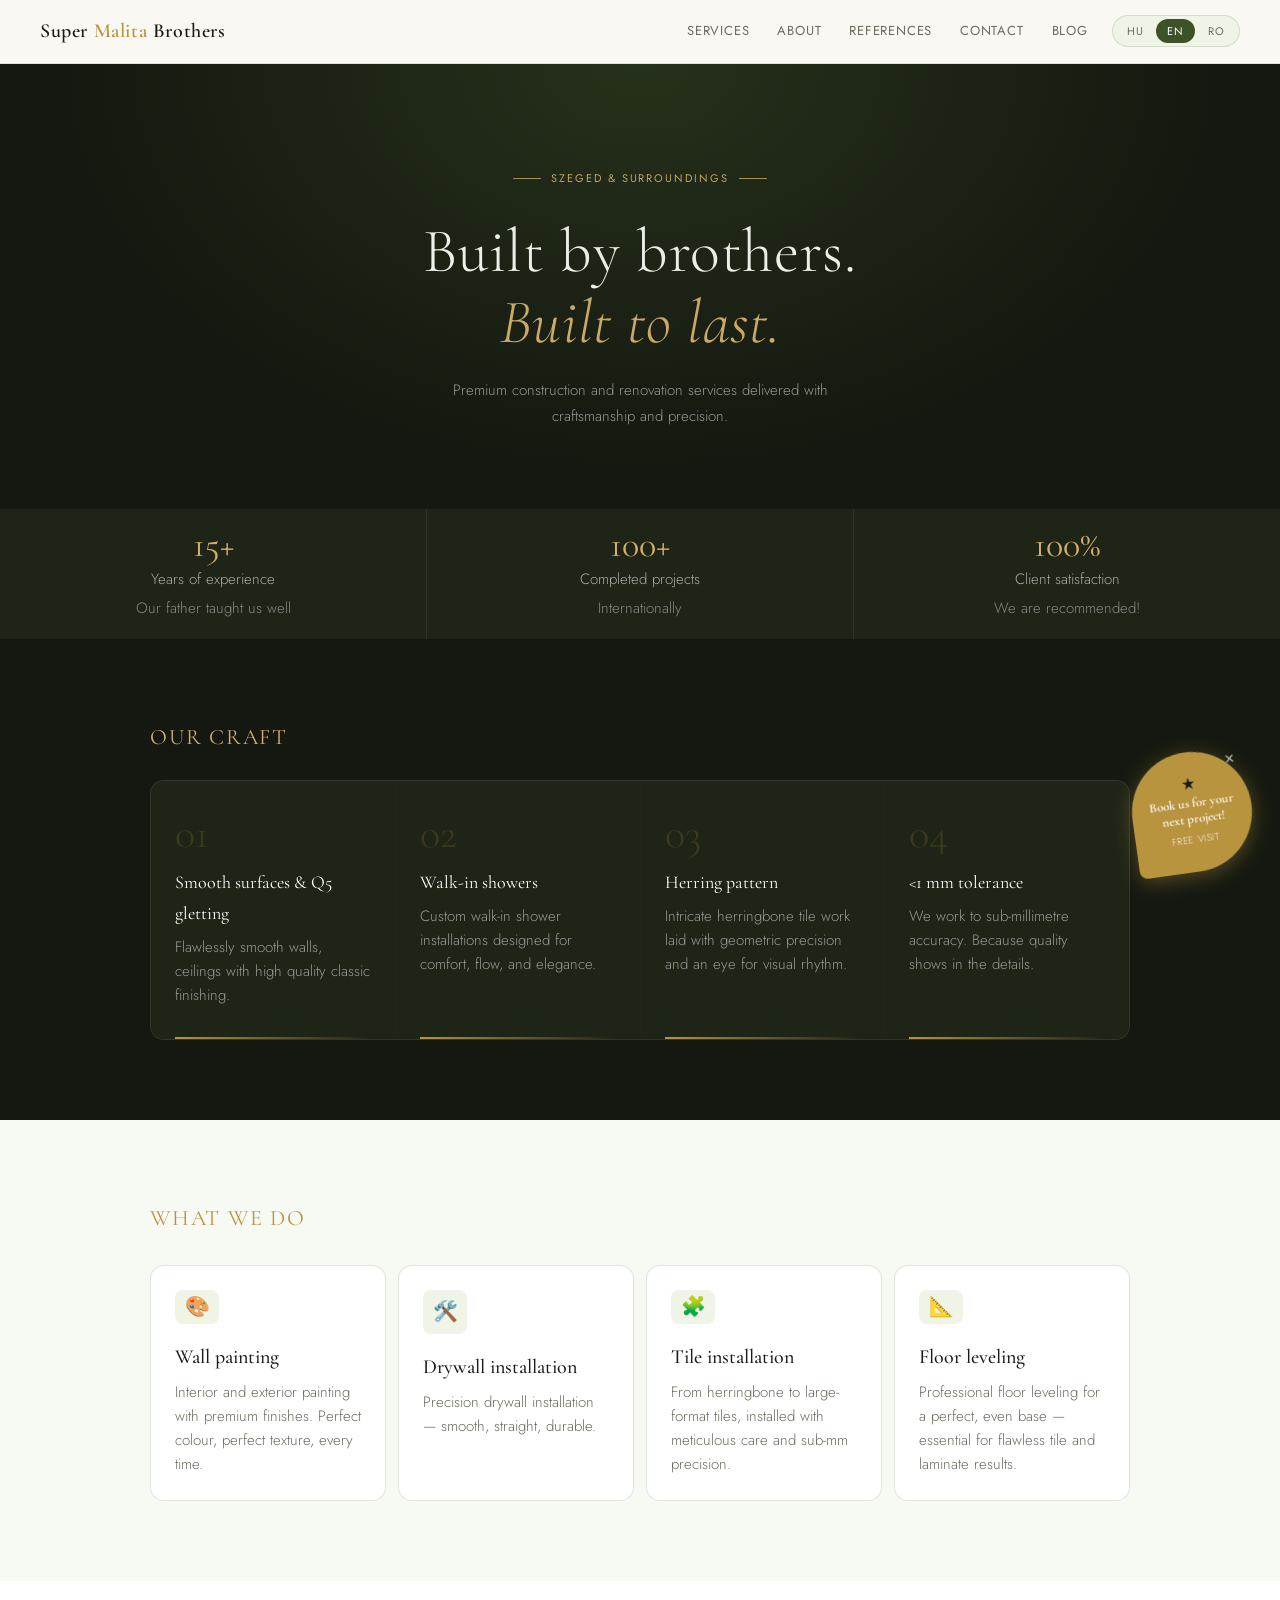
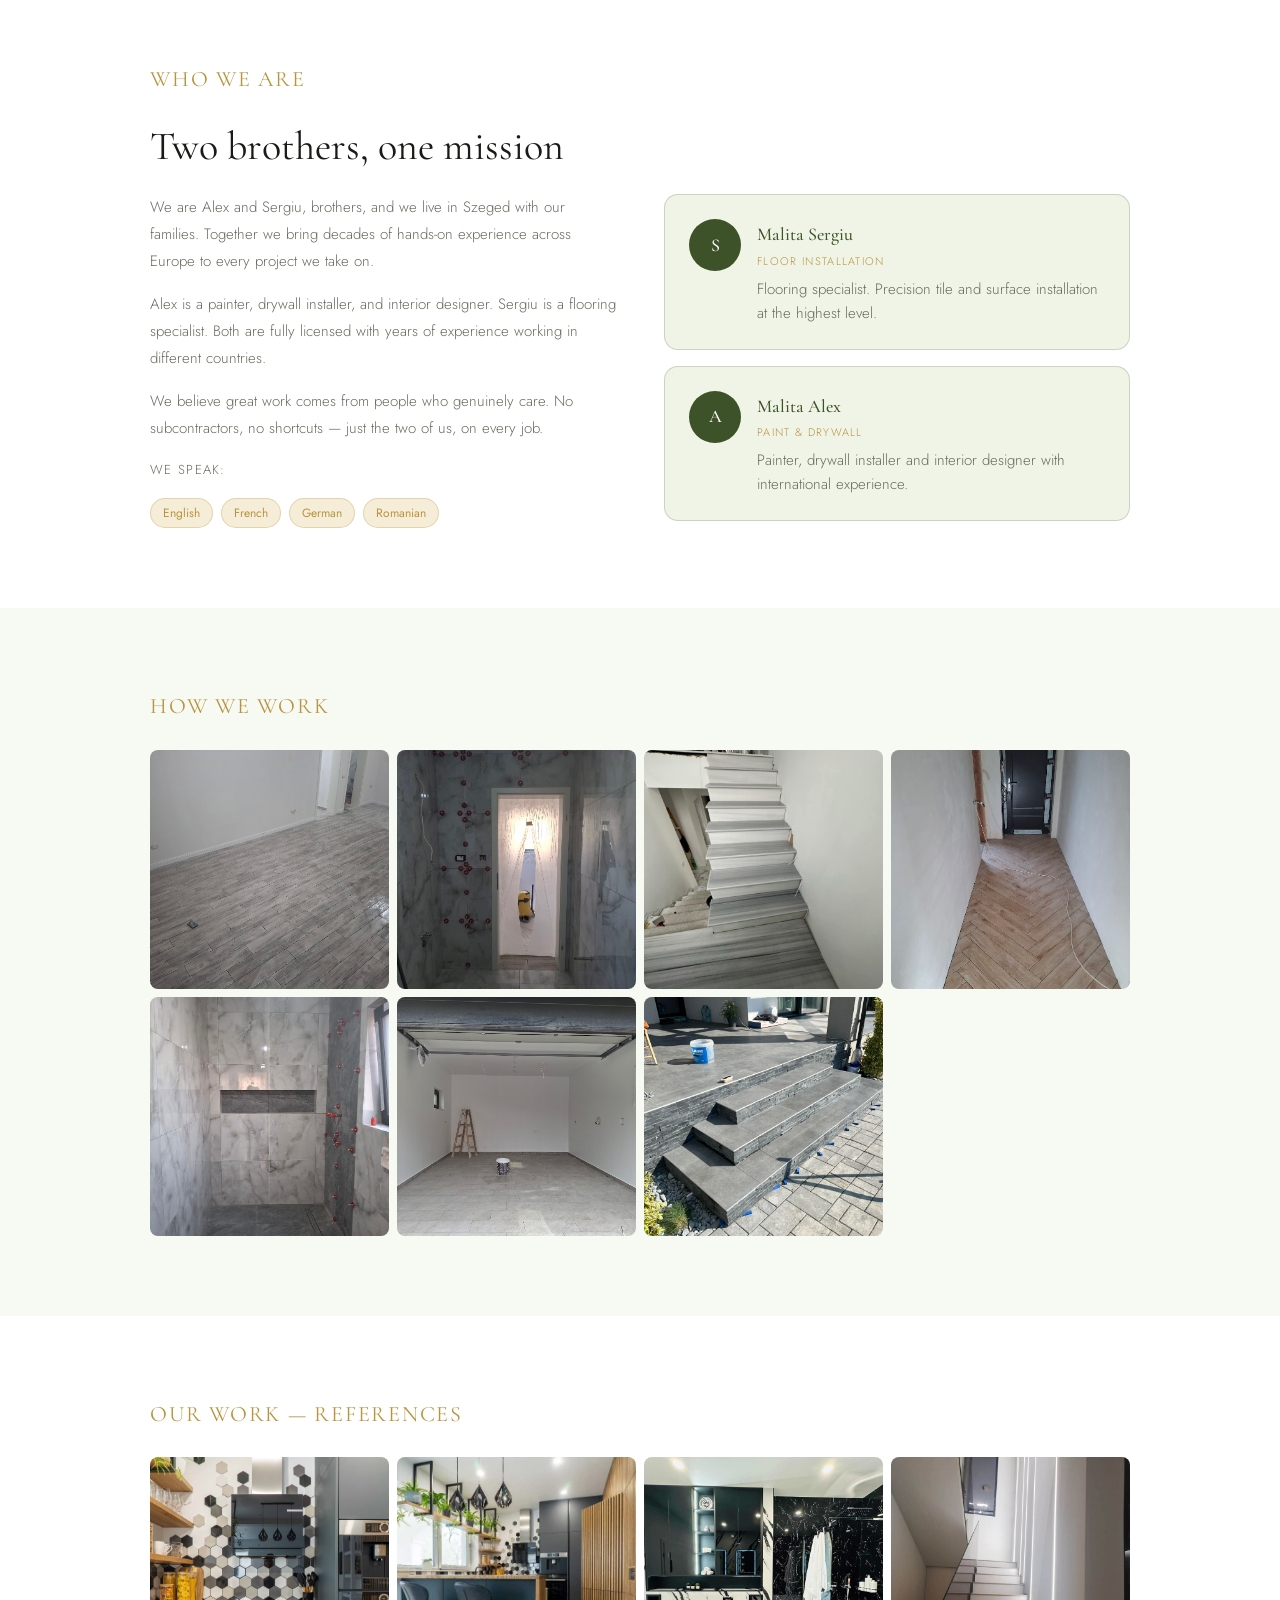
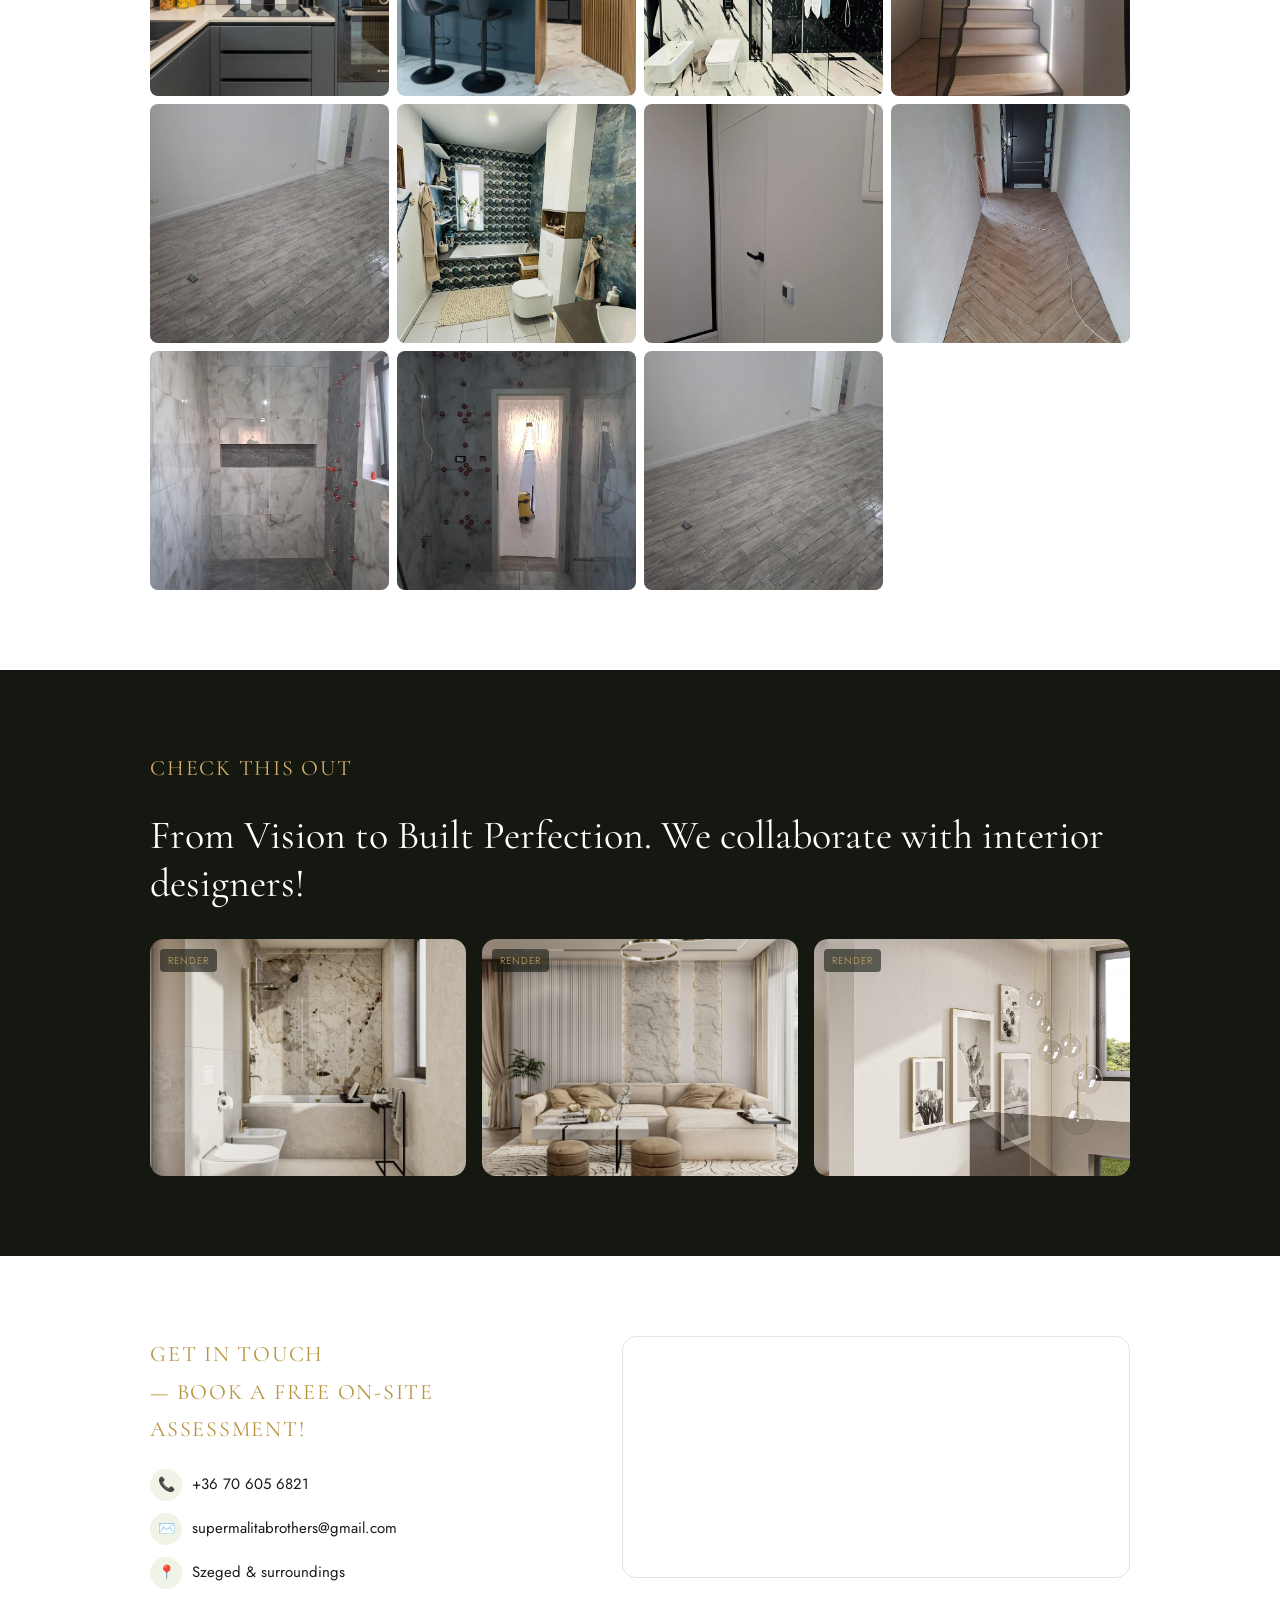
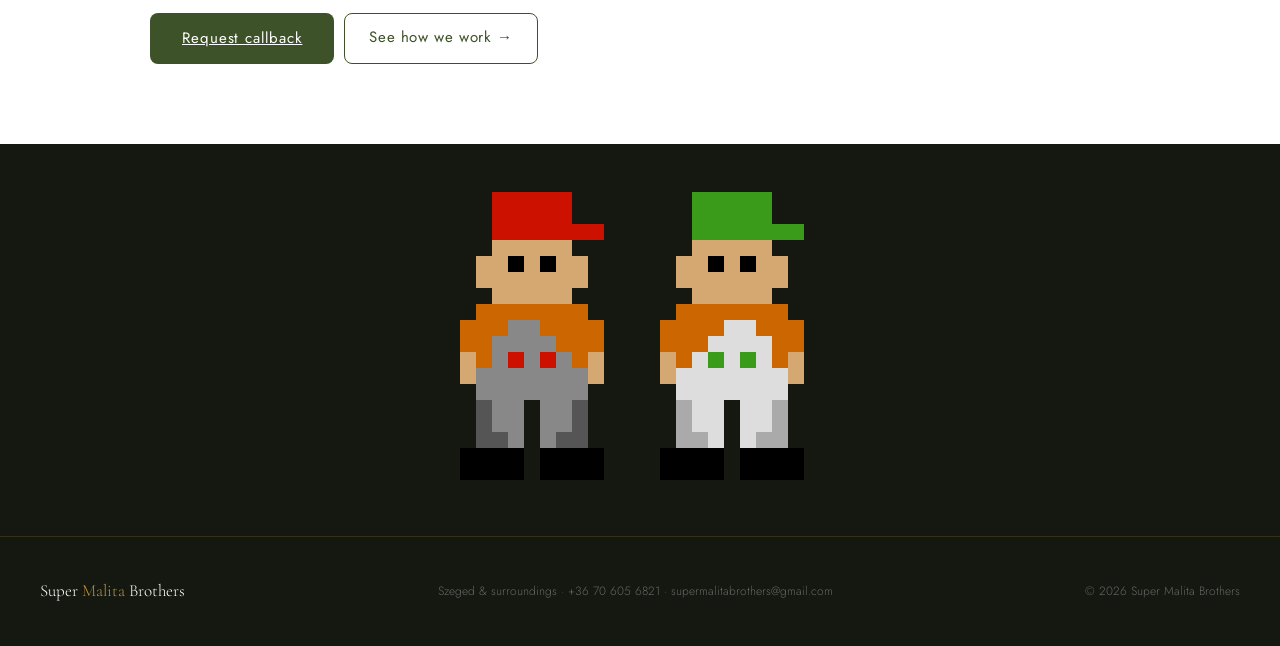
==== commit a6b806ff: "u" ====
--- a/index.html
+++ b/index.html
@@ -4,27 +4,35 @@
   <meta charset="UTF-8" />
   <meta name="viewport" content="width=device-width, initial-scale=1.0" />
 
-  <!-- Primary SEO -->
-  <title>Super Malita Brothers — Construction & Renovation, Szeged</title>
-  <meta name="description" content="Premium wall painting, drywall, tile and floor installation in Szeged and surroundings. Licensed & insured. Free on-site assessment." />
-  <meta name="keywords" content="construction Szeged, tile installation, wall painting, drywall, floor installation, renovation, Super Malita Brothers" />
+  <!-- Primary SEO (EN) -->
+  <title>Super Malita Brothers — Prémium Burkolás, Festés, Gipszkarton Szeged</title>
+  <meta name="description" content="Premium wall painting, drywall, tile and floor installation in Szeged. Free on-site assessment. | Prémium falfestés, gipszkarton, burkolás Szegeden. Ingyenes helyszíni felmérés." />
+  <meta name="keywords" content="construction Szeged, tile installation, wall painting, drywall, floor installation, renovation, Super Malita Brothers, burkolás Szeged, szobafestő Szeged, gipszkarton Szeged, aljzatkiegyenlítés, burkolás árak, festés Szeged" />
   <meta name="author" content="Super Malita Brothers" />
   <link rel="canonical" href="https://supermalitabrothers.com/" />
 
-  <!-- Open Graph (Facebook, LinkedIn sharing) -->
+  <!-- HU SEO -->
+  <meta name="description:hu" content="Prémium falfestés, gipszkarton szerelés, burkolás és aljzatkiegyenlítés Szegeden és környékén. Ingyenes helyszíni felmérés." />
+  <meta name="keywords:hu" content="burkolás Szeged, szobafestő Szeged, gipszkarton Szeged, aljzatkiegyenlítés, burkolás árak, festés Szeged, Malita fivérek" />
+
+  <!-- RO SEO -->
+  <meta name="description:ro" content="Servicii premium de vopsitorie, rigips, placaj și nivelarea pardoselii în Szeged și împrejurimi. Evaluare gratuită la fața locului." />
+  <meta name="keywords:ro" content="construcții Szeged, placaj gresie, vopsitorie, rigips, nivelarea pardoselii, renovare Szeged" />
+
+  <!-- Open Graph — HU as primary locale (largest target market) -->
   <meta property="og:type" content="website" />
   <meta property="og:url" content="https://supermalitabrothers.com/" />
-  <meta property="og:title" content="Super Malita Brothers — Construction & Renovation, Szeged" />
-  <meta property="og:description" content="Premium wall painting, drywall, tile and floor installation in Szeged. Licensed & insured. Free on-site assessment." />
+  <meta property="og:title" content="Super Malita Brothers — Burkolás, Festés, Gipszkarton Szeged" />
+  <meta property="og:description" content="Prémium falfestés, gipszkarton, burkolás Szegeden. Ingyenes helyszíni felmérés. | Premium wall painting, tile, drywall in Szeged." />
   <meta property="og:image" content="https://supermalitabrothers.com/images/og-image.jpg" />
-  <meta property="og:locale" content="en_GB" />
-  <meta property="og:locale:alternate" content="hu_HU" />
+  <meta property="og:locale" content="hu_HU" />
+  <meta property="og:locale:alternate" content="en_GB" />
   <meta property="og:locale:alternate" content="ro_RO" />
 
   <!-- Twitter Card -->
   <meta name="twitter:card" content="summary_large_image" />
-  <meta name="twitter:title" content="Super Malita Brothers — Construction & Renovation, Szeged" />
-  <meta name="twitter:description" content="Premium wall painting, drywall, tile and floor installation in Szeged." />
+  <meta name="twitter:title" content="Super Malita Brothers — Burkolás, Festés, Gipszkarton Szeged" />
+  <meta name="twitter:description" content="Prémium burkolás, festés, gipszkarton Szegeden. | Premium construction in Szeged." />
   <meta name="twitter:image" content="https://supermalitabrothers.com/images/og-image.jpg" />
 
   <!-- JSON-LD Structured Data -->
@@ -53,6 +61,33 @@
   </script>
 
   <link rel="stylesheet" href="css/style.css" />
+  <!-- CountAPI — visitor & interaction tracking -->
+  <!-- Available CountAPI calls used here:
+       1. /hit/:namespace/:key — increments a counter each page load (total visits)
+       2. /hit/:namespace/:key — per-page hit counter (by path)
+       3. /hit/:namespace/:key — language usage tracking
+       4. /get/:namespace/:key — read a counter value without incrementing
+       5. /set/:namespace/:key/:value — set a counter to a specific value
+       6. /info/:namespace/:key — get metadata (created, value, namespace, key)
+       7. /create?key=&namespace=&value=&enable_reset=&is_private= — create new counter
+       CountAPI docs: https://countapi.xyz
+  -->
+  <script>
+  (function trackVisit() {
+    // 1. Global visit counter
+    fetch('https://api.countapi.xyz/hit/supermalitabrothers.com/visits').catch(function(){});
+    // 2. Per-page counter
+    var page = location.pathname.split('/').pop().replace('.html','') || 'home';
+    fetch('https://api.countapi.xyz/hit/supermalitabrothers.com/page_' + page).catch(function(){});
+    // 3. Language preference counter
+    var lang = (navigator.language || 'en').slice(0,2);
+    fetch('https://api.countapi.xyz/hit/supermalitabrothers.com/lang_' + lang).catch(function(){});
+    // 4. Device type counter
+    var device = /Mobi|Android/i.test(navigator.userAgent) ? 'mobile' : 'desktop';
+    fetch('https://api.countapi.xyz/hit/supermalitabrothers.com/device_' + device).catch(function(){});
+  })();
+  </script>
+
 </head>
 <body>
 
@@ -156,29 +191,22 @@
 <!-- CONTACT -->
 <section class="section contact-section" id="contact">
   <div class="section-inner">
-    <div class="contact-grid">
+    <div class="contact-simple-grid">
       <div class="contact-info">
-        <div class="section-eyebrow contact-eyebrow"></div>
+        <div class="contact-eyebrow-wrap">
+          <div class="section-eyebrow contact-eyebrow-line1"></div>
+          <div class="section-eyebrow contact-eyebrow-line2"></div>
+        </div>
         <div class="contact-detail"><div class="contact-icon">&#128222;</div><div><strong class="contact-phone"></strong></div></div>
         <div class="contact-detail"><div class="contact-icon">&#9993;&#65039;</div><div><strong class="contact-email"></strong></div></div>
         <div class="contact-detail"><div class="contact-icon">&#128205;</div><div><strong class="contact-location"></strong></div></div>
-        <div class="map-wrap">
-          <iframe class="szeged-map" src="https://www.google.com/maps/embed?pb=!1m14!1m12!1m3!1d190000!2d20.1486!3d46.253!2m3!1f0!2f0!3f0!3m2!1i1024!2i768!4f13.1!5e0!3m2!1sen!2shu!4v1" allowfullscreen="" loading="lazy" referrerpolicy="no-referrer-when-downgrade" title="Szeged service area"></iframe>
+        <div class="contact-cta-row">
+          <a href="process.html" class="btn-submit contact-callback-btn" id="contact-callback-btn"></a>
+          <a href="process.html" class="btn-outline-olive contact-operate-btn" id="contact-operate-btn"></a>
         </div>
       </div>
-      <div>
-        <div class="form-group"><label class="fl-name"></label><input type="text" id="f-name" /></div>
-        <div class="form-group"><label class="fl-phone"></label><input type="text" id="f-phone" /></div>
-        <div class="form-group"><label class="fl-email"></label><input type="email" id="f-email" /></div>
-        <div class="form-group"><label class="fl-msg"></label><textarea id="f-msg"></textarea></div>
-        <div class="form-group">
-          <label class="file-upload-label"><span class="fl-file"></span><input type="file" id="f-photos" multiple accept="image/*,.pdf" onchange="fileChosen(this)" /></label>
-          <div class="file-hint fl-hint"></div>
-        </div>
-        <button class="btn-submit fl-send" onclick="submitForm()"></button>
-        <div style="margin-top:1.5rem;padding-top:1.25rem;border-top:0.5px solid var(--border);">
-          <a href="process.html" class="btn-outline-olive operate-link-btn"></a>
-        </div>
+      <div class="map-wrap">
+        <iframe class="szeged-map" src="https://www.google.com/maps/embed?pb=!1m14!1m12!1m3!1d190000!2d20.1486!3d46.253!2m3!1f0!2f0!3f0!3m2!1i1024!2i768!4f13.1!5e0!3m2!1sen!2shu!4v1" allowfullscreen="" loading="lazy" referrerpolicy="no-referrer-when-downgrade" title="Szeged service area"></iframe>
       </div>
     </div>
   </div>
@@ -195,7 +223,7 @@
 <!-- FOOTER -->
 <footer>
   <div class="footer-logo">Super <span>Malita</span> Brothers</div>
-  <p>Szeged &amp; surroundings &middot; supermalitabrothers@gmail.com</p>
+  <p>Szeged &amp; surroundings &middot; +36 70 605 6821 &middot; supermalitabrothers@gmail.com</p>
   <p>&copy; 2026 Super Malita Brothers</p>
 </footer>
 
@@ -211,5 +239,10 @@
 
 <script src="js/translations.js"></script>
 <script src="js/main.js"></script>
+<!-- Lightbox overlay for image zoom -->
+<div id="img-lightbox" onclick="this.classList.remove('active')">
+  <img id="img-lightbox-img" src="" alt="Zoomed image" />
+</div>
+
 </body>
 </html>
--- a/css/style.css
+++ b/css/style.css
@@ -162,13 +162,17 @@
 ───────────────────────────────────────────── */
 .services-section { background: var(--olive-mist); }
 .services-sub { font-size: 15px; color: var(--text-muted); margin-bottom: 1.75rem; font-family: var(--sans); font-weight: 300; }
-.services-grid { display: grid; grid-template-columns: repeat(auto-fit, minmax(240px, 1fr)); gap: 16px; }
+.services-grid {
+  display: grid;
+  grid-template-columns: repeat(4, 1fr);
+  gap: 12px;
+}
 .service-card { border-radius: var(--radius-lg); }
 .flip-svc { perspective: 800px; cursor: pointer; }
 .svc-inner {
   position: relative;
   width: 100%;
-  min-height: 220px;
+  padding-bottom: 100%;
   transform-style: preserve-3d;
   transition: transform 0.55s cubic-bezier(0.4,0.2,0.2,1);
 }
@@ -375,6 +379,12 @@
    Stacks grids, hides nav links, shrinks
    padding. Stats stay single-row on mobile.
 ───────────────────────────────────────────── */
+@media (max-width: 900px) {
+  .services-grid { grid-template-columns: repeat(2, 1fr); }
+}
+@media (max-width: 480px) {
+  .services-grid { grid-template-columns: 1fr; }
+}
 @media (max-width: 720px) {
   .nav { padding: 0.8rem 1.25rem; }
   .nav-links { display: none; }
@@ -465,6 +475,12 @@
 }
 .calc-link-btn:hover { background: var(--olive-mid); }
 
+@media (max-width: 900px) {
+  .services-grid { grid-template-columns: repeat(2, 1fr); }
+}
+@media (max-width: 480px) {
+  .services-grid { grid-template-columns: 1fr; }
+}
 @media (max-width: 720px) {
   .operate-step { gap: 1rem; }
   .operate-step-icon { width: 36px; height: 36px; font-size: 18px; }
@@ -490,3 +506,92 @@
   transition: background 0.2s, color 0.2s;
 }
 .btn-outline-olive:hover { background: var(--olive); color: #fff; }
+
+
+/* ── CONTACT SIMPLE GRID (index.html) — info + map side by side ── */
+.contact-simple-grid {
+  display: grid;
+  grid-template-columns: 1fr 1.2fr;
+  gap: 3rem;
+  align-items: start;
+}
+.contact-eyebrow-wrap {
+  display: flex;
+  flex-wrap: wrap;
+  align-items: baseline;
+  gap: 0 0.5rem;
+  margin-bottom: 1.25rem;
+}
+.contact-eyebrow-wrap .section-eyebrow {
+  margin-bottom: 0;
+}
+.contact-cta-row {
+  display: flex;
+  gap: 10px;
+  flex-wrap: wrap;
+  margin-top: 1.5rem;
+}
+.btn-outline-olive {
+  display: inline-block;
+  background: transparent;
+  color: var(--olive);
+  border: 1px solid var(--olive);
+  padding: 11px 24px;
+  border-radius: var(--radius);
+  font-size: 15px;
+  font-family: var(--sans);
+  font-weight: 400;
+  letter-spacing: 0.04em;
+  cursor: pointer;
+  text-decoration: none;
+  transition: background 0.2s, color 0.2s;
+}
+.btn-outline-olive:hover { background: var(--olive); color: #fff; }
+.contact-simple-grid .map-wrap { margin-top: 0; }
+@media (max-width: 900px) {
+  .services-grid { grid-template-columns: repeat(2, 1fr); }
+}
+@media (max-width: 480px) {
+  .services-grid { grid-template-columns: 1fr; }
+}
+@media (max-width: 720px) {
+  .contact-simple-grid { grid-template-columns: 1fr; }
+  .contact-cta-row { flex-direction: column; }
+}
+
+/* ── 13: IMAGE ZOOM — hover scales, click opens lightbox ── */
+.ref-tile {
+  cursor: zoom-in;
+  transition: transform 0.25s ease, box-shadow 0.25s ease;
+}
+.ref-tile:hover {
+  transform: scale(1.04);
+  box-shadow: 0 6px 24px rgba(61,82,40,0.25);
+  z-index: 2;
+  position: relative;
+}
+.slide-img {
+  cursor: zoom-in;
+  transition: transform 0.3s ease;
+}
+.slide-img:hover { transform: scale(1.03); }
+
+/* Lightbox overlay */
+#img-lightbox {
+  display: none;
+  position: fixed;
+  inset: 0;
+  background: rgba(0,0,0,0.88);
+  z-index: 9999;
+  align-items: center;
+  justify-content: center;
+  cursor: zoom-out;
+}
+#img-lightbox.active { display: flex; }
+#img-lightbox-img {
+  max-width: 90vw;
+  max-height: 90vh;
+  border-radius: 10px;
+  box-shadow: 0 12px 48px rgba(0,0,0,0.6);
+  object-fit: contain;
+}
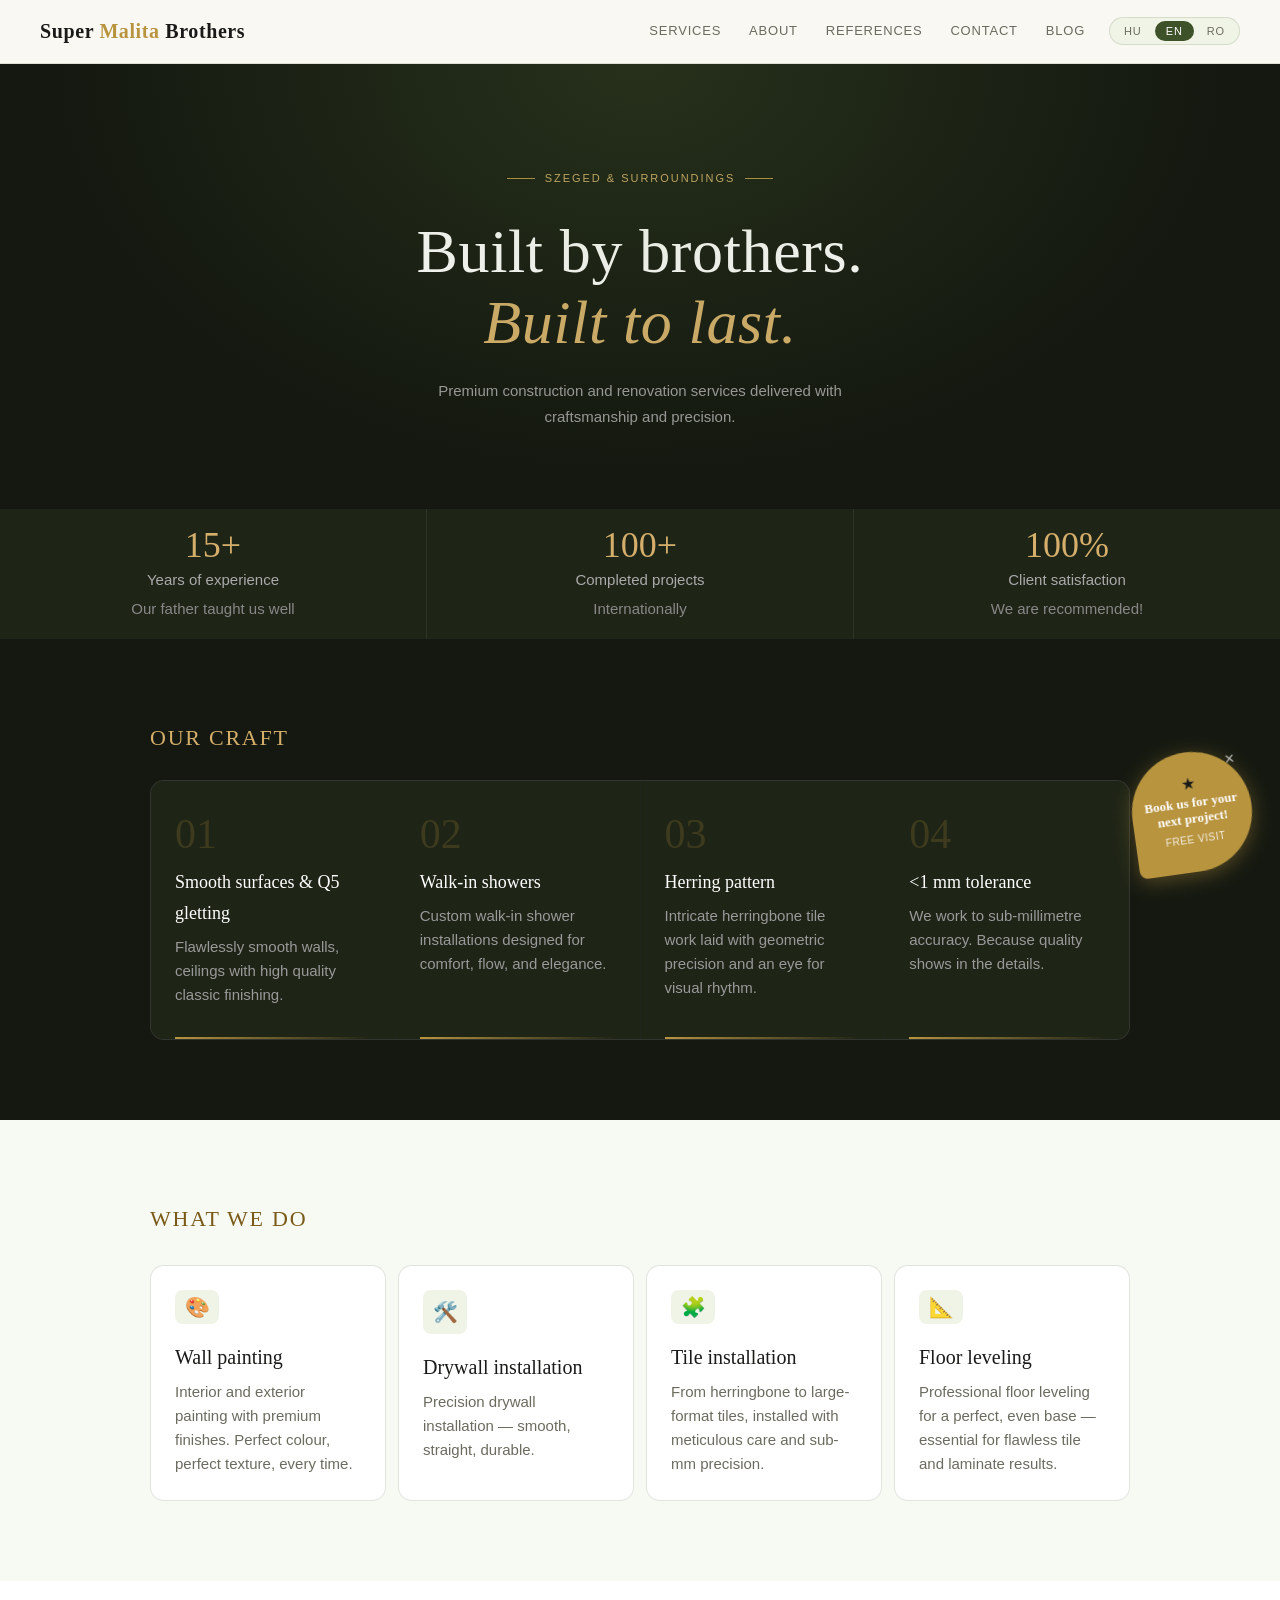
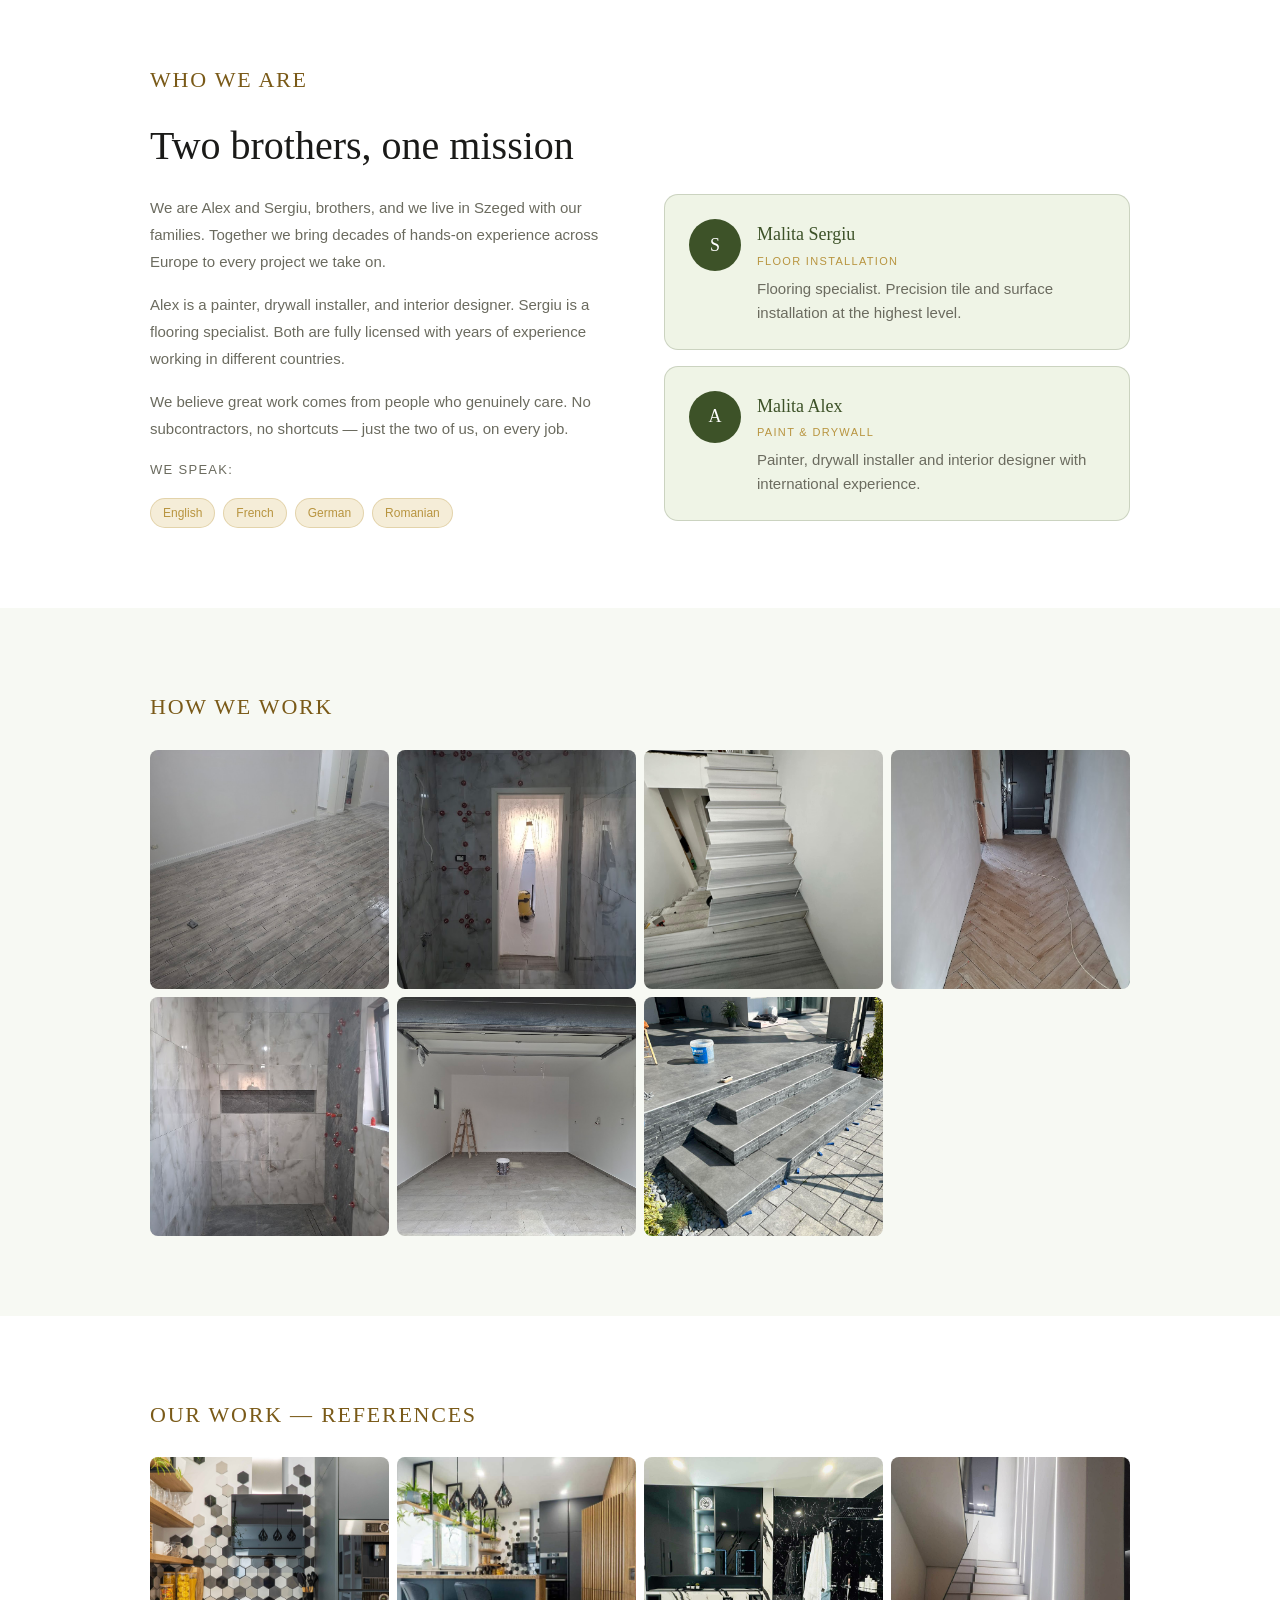
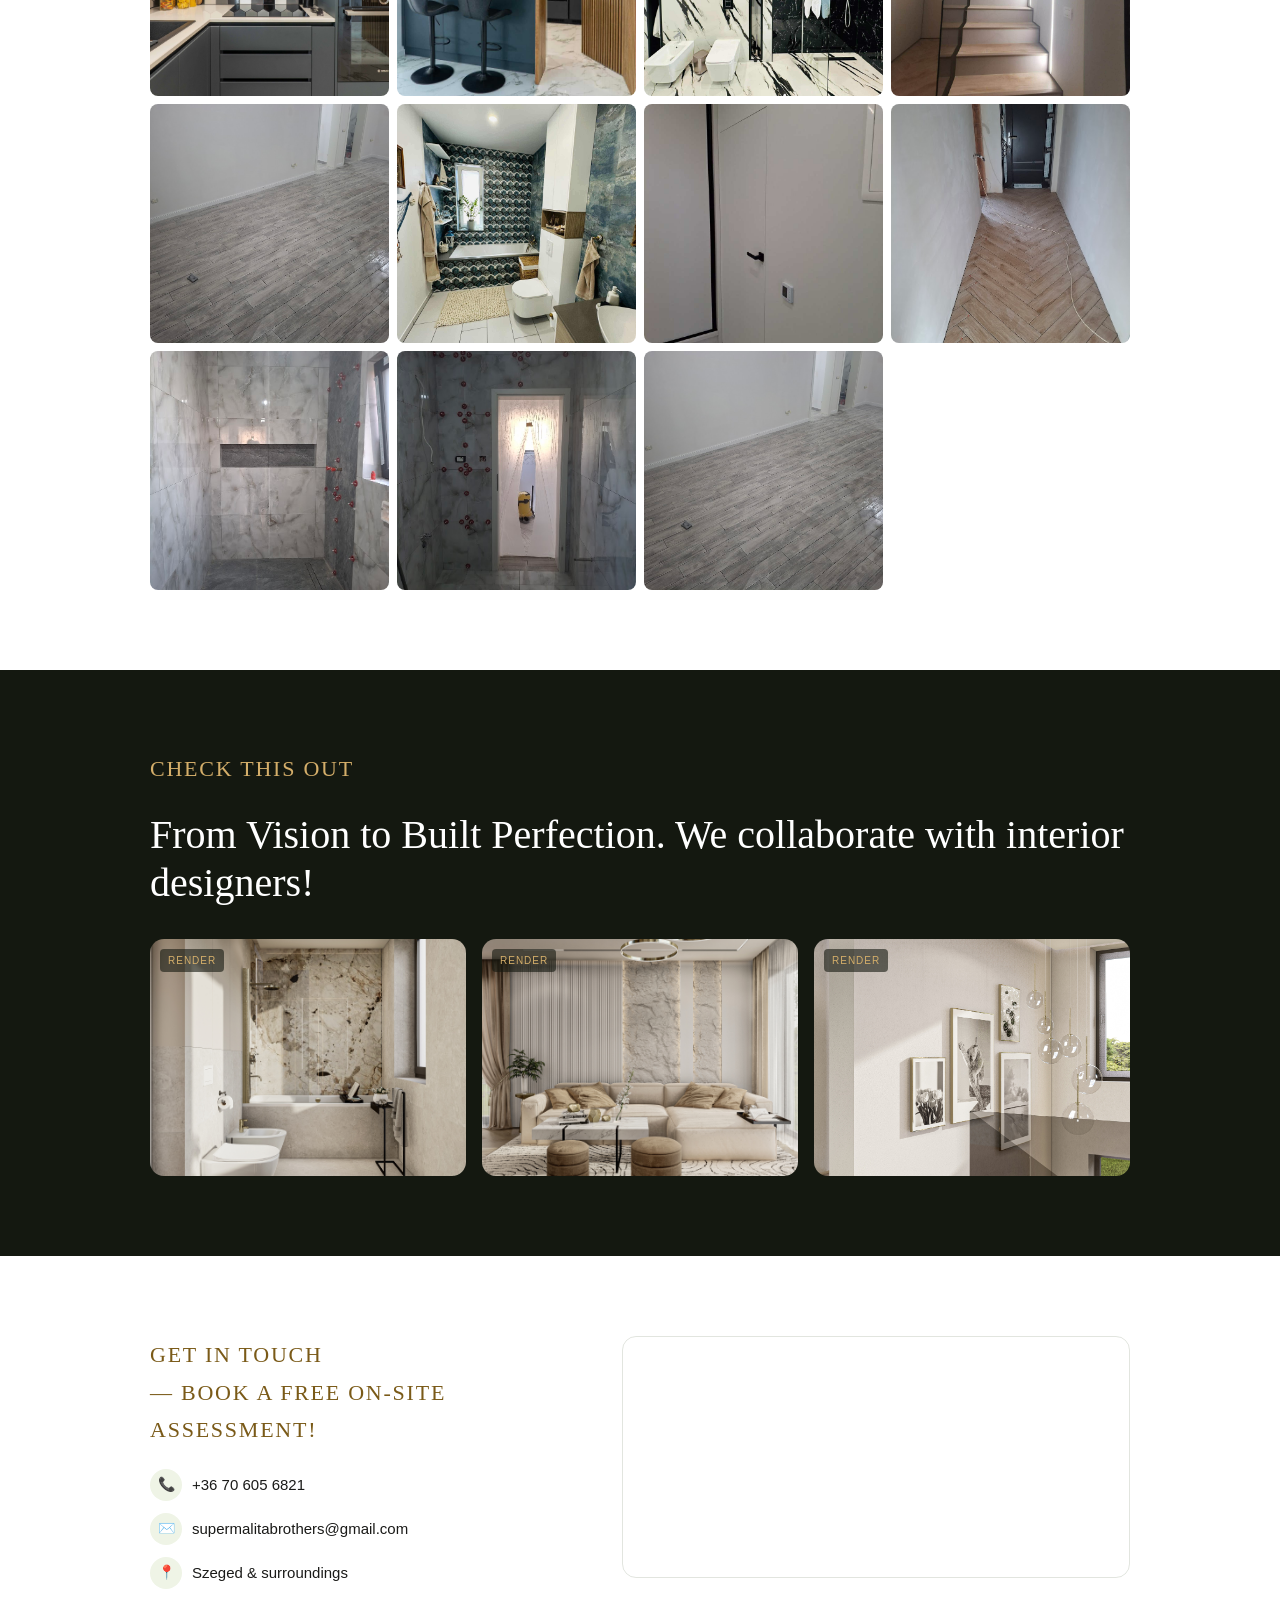
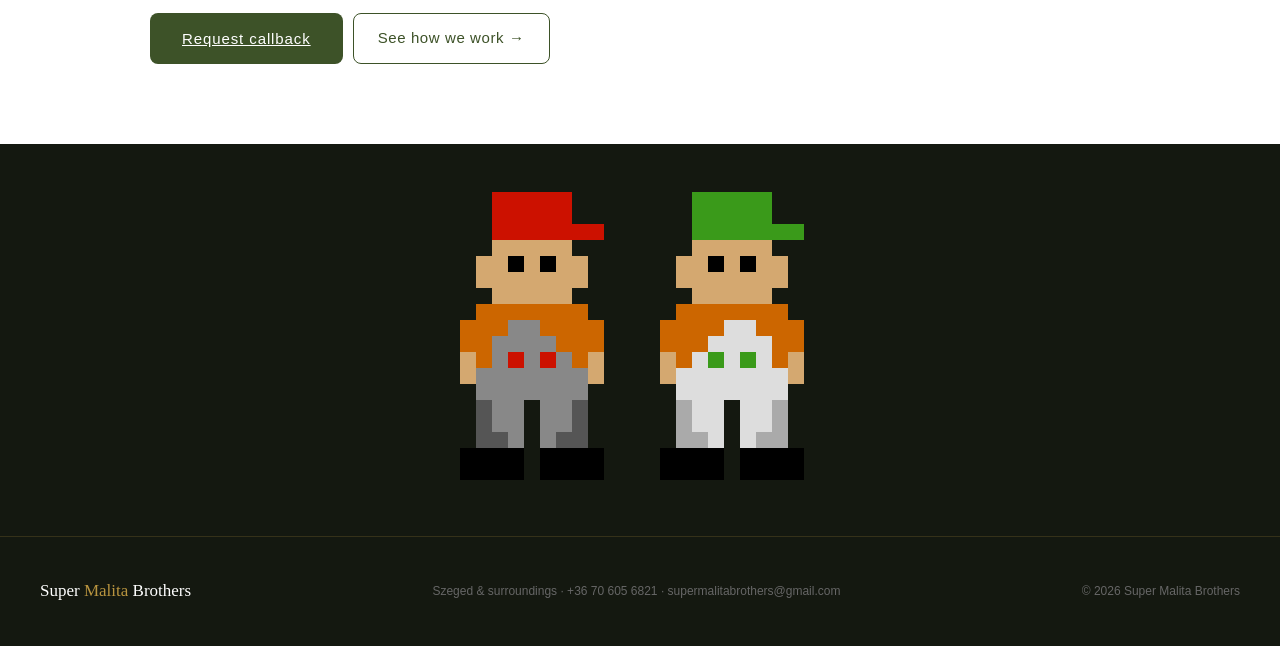
==== commit adbcb35f: "u" ====
--- a/index.html
+++ b/index.html
@@ -5,7 +5,7 @@
   <meta name="viewport" content="width=device-width, initial-scale=1.0" />
 
   <!-- Primary SEO (EN) -->
-  <title>Super Malita Brothers — Prémium Burkolás, Festés, Gipszkarton Szeged</title>
+  <title>Super Malita Brothers — Burkolás, Festés, Gipszkarton Szeged</title>
   <meta name="description" content="Premium wall painting, drywall, tile and floor installation in Szeged. Free on-site assessment. | Prémium falfestés, gipszkarton, burkolás Szegeden. Ingyenes helyszíni felmérés." />
   <meta name="keywords" content="construction Szeged, tile installation, wall painting, drywall, floor installation, renovation, Super Malita Brothers, burkolás Szeged, szobafestő Szeged, gipszkarton Szeged, aljzatkiegyenlítés, burkolás árak, festés Szeged" />
   <meta name="author" content="Super Malita Brothers" />
@@ -60,6 +60,9 @@
   }
   </script>
 
+  <!-- Umami analytics — tracks visits, devices, referrers, pages, events -->
+  <!-- Replace YOUR_WEBSITE_ID with your Umami website ID after self-hosting or signing up at umami.is -->
+  <script defer src="https://cloud.umami.is/script.js" data-website-id="YOUR_WEBSITE_ID"></script>
   <link rel="stylesheet" href="css/style.css" />
   <!-- CountAPI — visitor & interaction tracking -->
   <!-- Available CountAPI calls used here:
@@ -90,6 +93,7 @@
 
 </head>
 <body>
+<a href="#main-content" class="skip-link">Skip to main content</a>
 
 <!-- NAV -->
 <nav class="nav">
@@ -111,6 +115,7 @@
 </nav>
 
 <!-- HERO -->
+<main id="main-content">
 <section class="hero">
   <div class="hero-eyebrow"><span class="hero-eyebrow-text"></span></div>
   <h1 class="hero-h1"></h1>
@@ -181,9 +186,9 @@
     <div class="section-eyebrow checkthis-eyebrow"></div>
     <h2 class="section-title checkthis-title"></h2>
     <div class="flip-grid">
-      <div class="flip-card"><div class="flip-inner"><div class="flip-front" style="background-image:url('images/render1.jpg')"></div><div class="flip-back" style="background-image:url('images/real1.jpg')"></div></div></div>
-      <div class="flip-card"><div class="flip-inner"><div class="flip-front" style="background-image:url('images/render2.jpg')"></div><div class="flip-back" style="background-image:url('images/real2.jpg')"></div></div></div>
-      <div class="flip-card"><div class="flip-inner"><div class="flip-front" style="background-image:url('images/render3.jpg')"></div><div class="flip-back" style="background-image:url('images/real3.jpg')"></div></div></div>
+      <div class="flip-card" onclick="toggleFlip(this)"><div class="flip-inner"><div class="flip-front" style="background-image:url('images/render1.jpg')"></div><div class="flip-back" style="background-image:url('images/real1.jpg')"></div></div></div>
+      <div class="flip-card" onclick="toggleFlip(this)"><div class="flip-inner"><div class="flip-front" style="background-image:url('images/render2.jpg')"></div><div class="flip-back" style="background-image:url('images/real2.jpg')"></div></div></div>
+      <div class="flip-card" onclick="toggleFlip(this)"><div class="flip-inner"><div class="flip-front" style="background-image:url('images/render3.jpg')"></div><div class="flip-back" style="background-image:url('images/real3.jpg')"></div></div></div>
     </div>
   </div>
 </section>
@@ -212,6 +217,8 @@
   </div>
 </section>
 
+</main>
+
 <!-- PIXEL ART -->
 <section class="mario-section">
   <div class="pixel-art-wrap">
--- a/css/style.css
+++ b/css/style.css
@@ -1,3 +1,4 @@
+.skip-link{position:absolute;top:-40px;left:0;background:var(--olive);color:#fff;padding:8px 16px;border-radius:0 0 var(--radius) 0;z-index:9999;font-size:14px;text-decoration:none;transition:top 0.2s;}.skip-link:focus{top:0;}
 /* ─────────────────────────────────────────────
    SUPER MALITA BROTHERS — STYLESHEET
    Structured top to bottom matching page layout.
@@ -22,6 +23,7 @@
   --olive-pale:  #EFF4E6;
   --olive-mist:  #F7F9F3;
   --gold:        #B8943F;
+  --gold-accessible: #7A5A18; /* WCAG AA on white bg */
   --gold-light:  #D4AE6A;
   --gold-pale:   #F5EDD8;
   --dark:        #141810;
@@ -246,7 +248,7 @@
   border-radius: var(--radius);
   transition: transform 0.2s, box-shadow 0.2s;
 }
-.ref-tile:hover { transform: scale(1.02); box-shadow: 0 4px 16px rgba(61,82,40,0.2); }
+.ref-tile:hover { box-shadow: 0 4px 16px rgba(61,82,40,0.15); }
 
 /* ─────────────────────────────────────────────
    CHECK THIS OUT
@@ -595,3 +597,29 @@
   box-shadow: 0 12px 48px rgba(0,0,0,0.6);
   object-fit: contain;
 }
+
+/* ── 17: FLIP TOGGLE — click to flip, click again to flip back ── */
+.flip-card { cursor: pointer; }
+.flip-card.flipped .flip-inner { transform: rotateY(180deg); }
+/* On touch/mobile devices disable hover, use only click */
+@media (hover: none) {
+  .flip-card:hover .flip-inner { transform: none; }
+}
+
+/* ── 16: PRIVACY TERMS ── */
+.proc-terms {
+  font-size: 12px;
+  color: var(--text-muted);
+  margin-top: 0.75rem;
+  line-height: 1.5;
+}
+.proc-terms a { color: var(--olive); text-decoration: underline; }
+.proc-terms a:hover { color: var(--olive-mid); }
+
+/* ── 23: CONTRAST FIX — darker gold on light backgrounds (WCAG AA) ── */
+.services-section .section-eyebrow,
+.references-section .section-eyebrow,
+.contact-section .section-eyebrow,
+.contact-eyebrow-line1,
+.contact-eyebrow-line2,
+section[style*="background:#fff"] .section-eyebrow { color: var(--gold-accessible); }
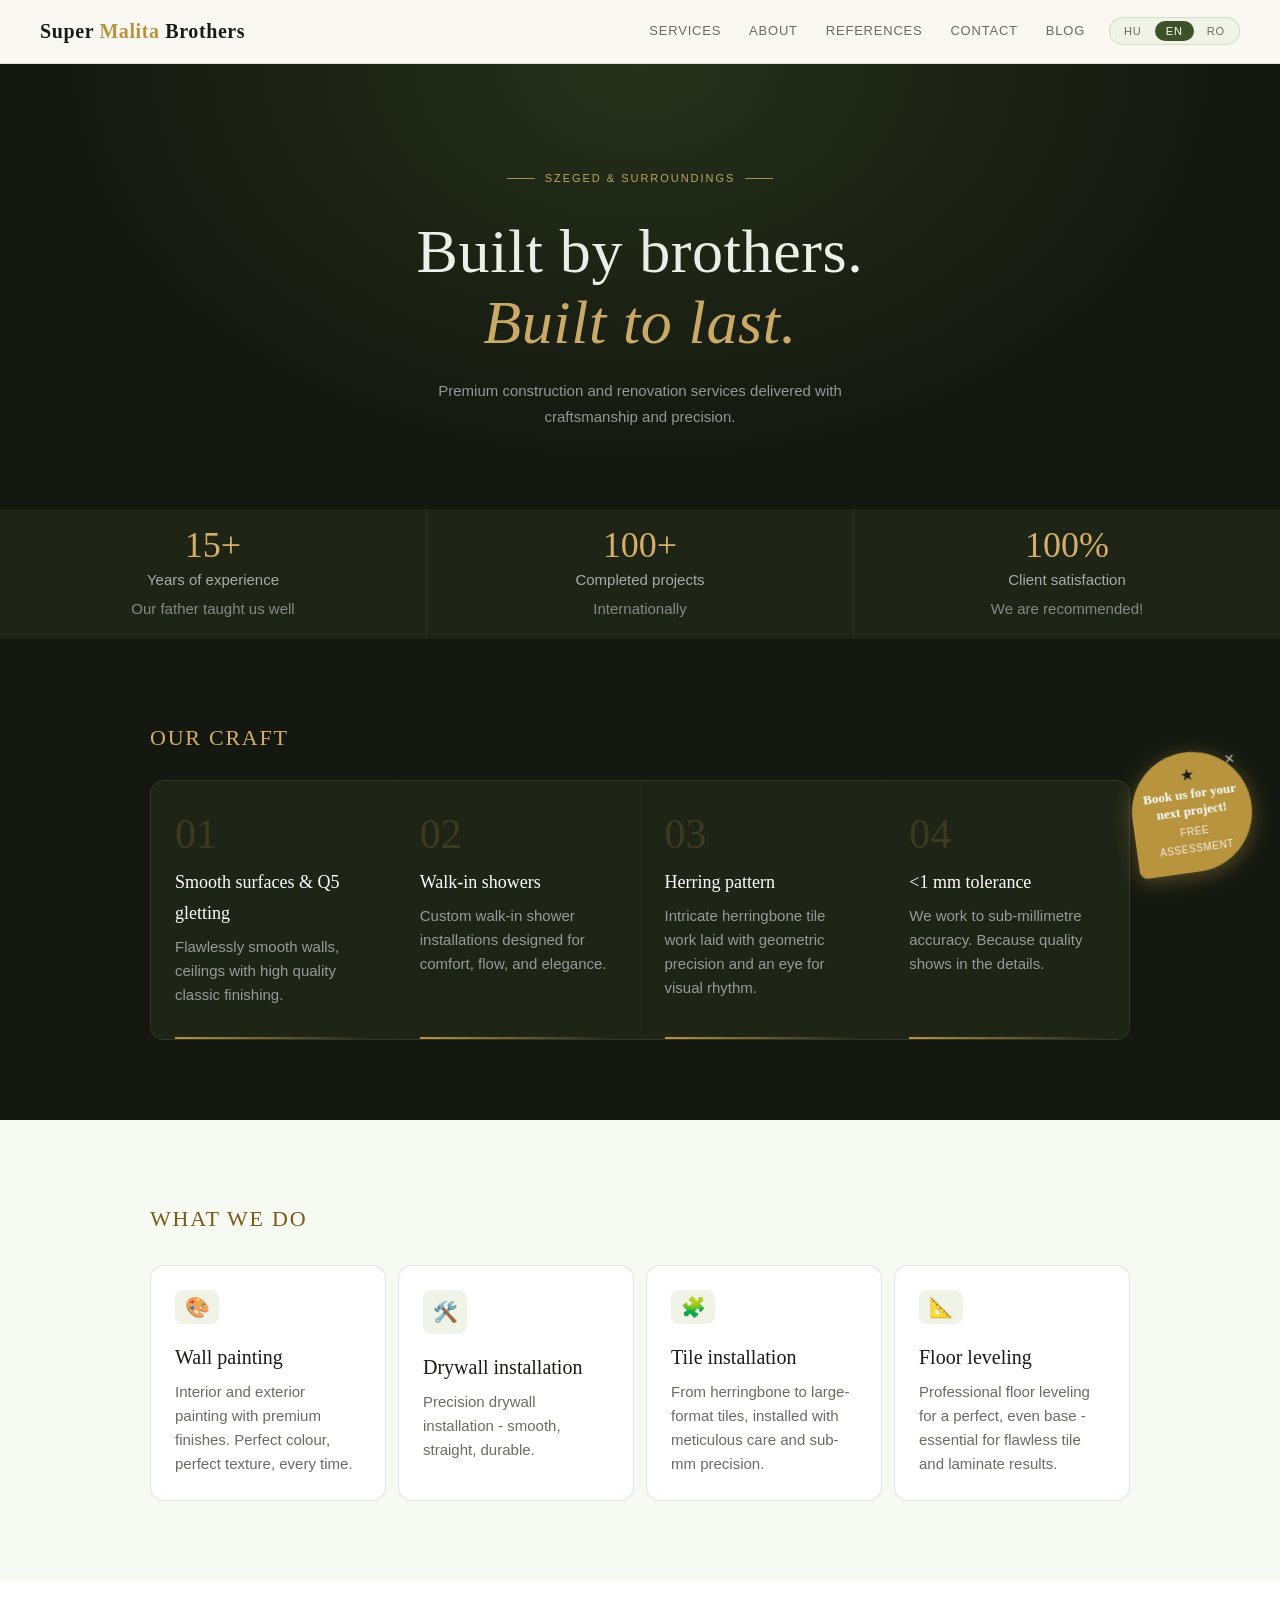
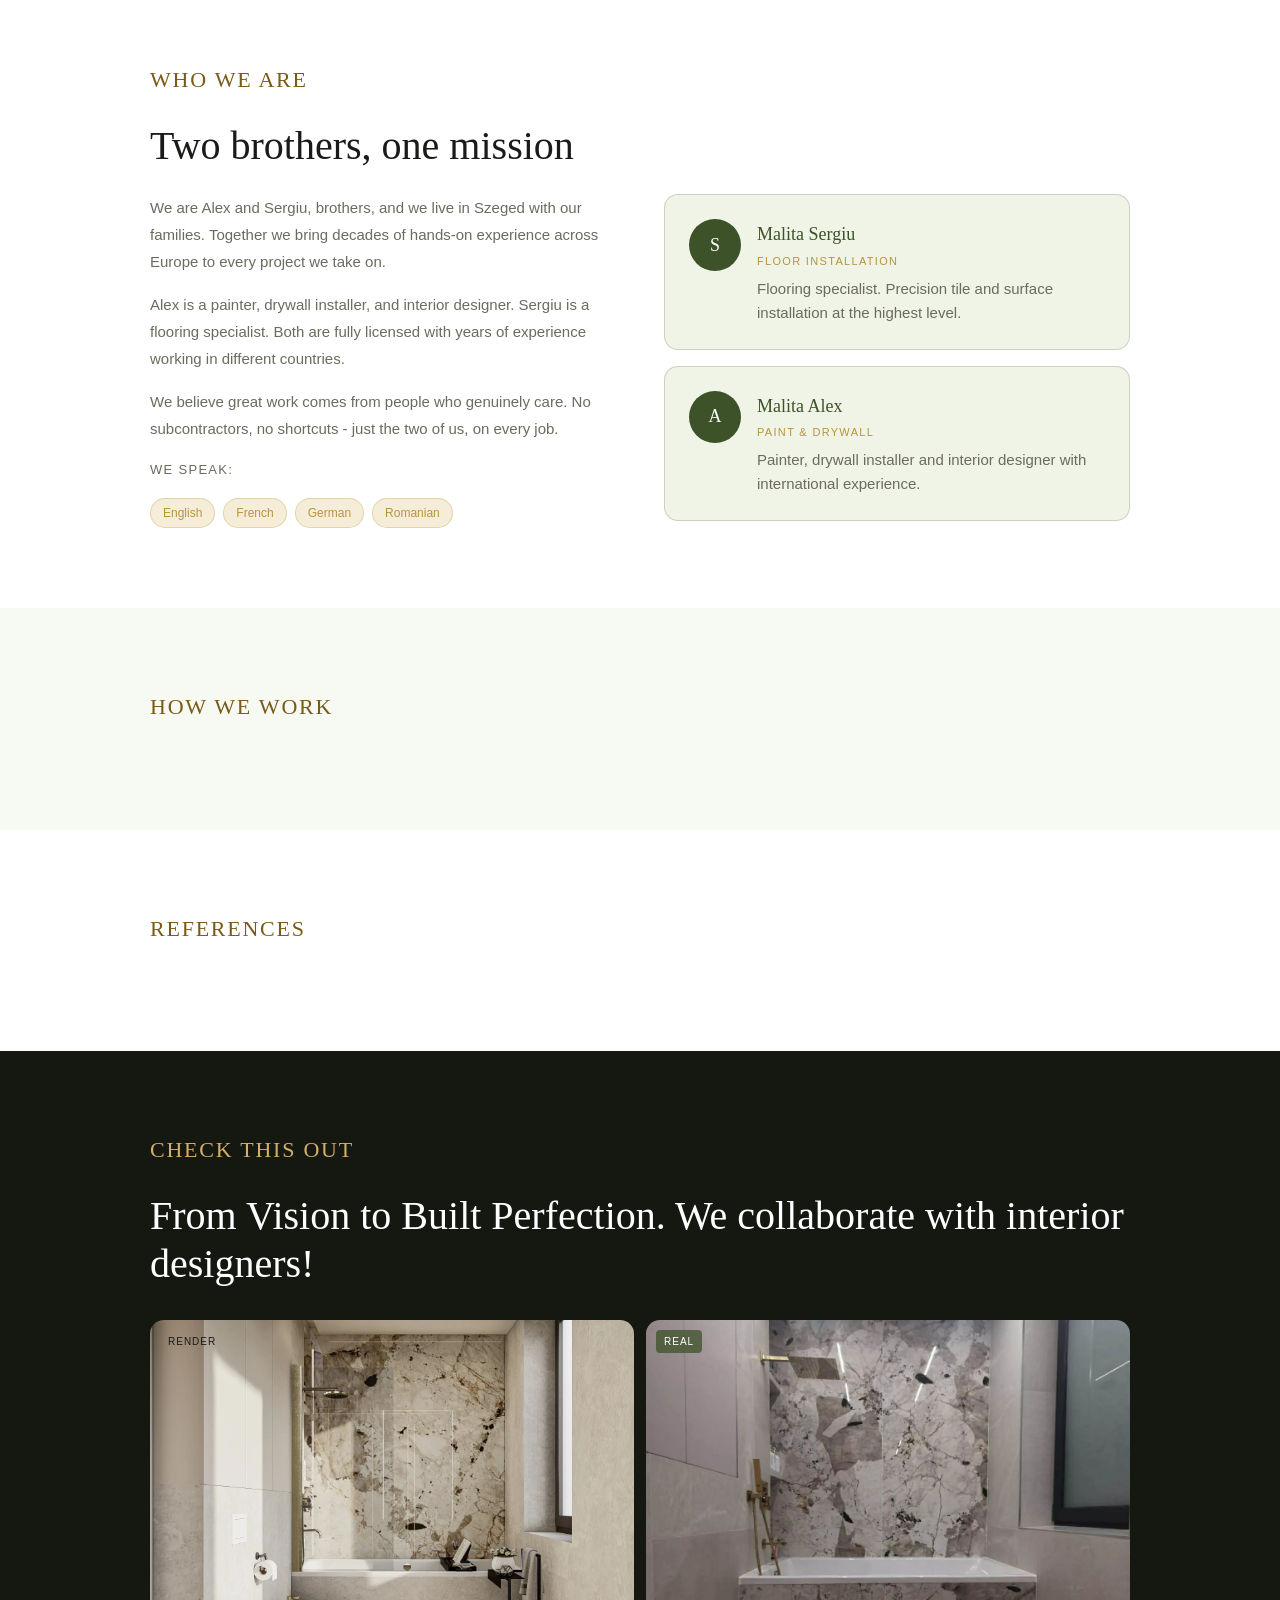
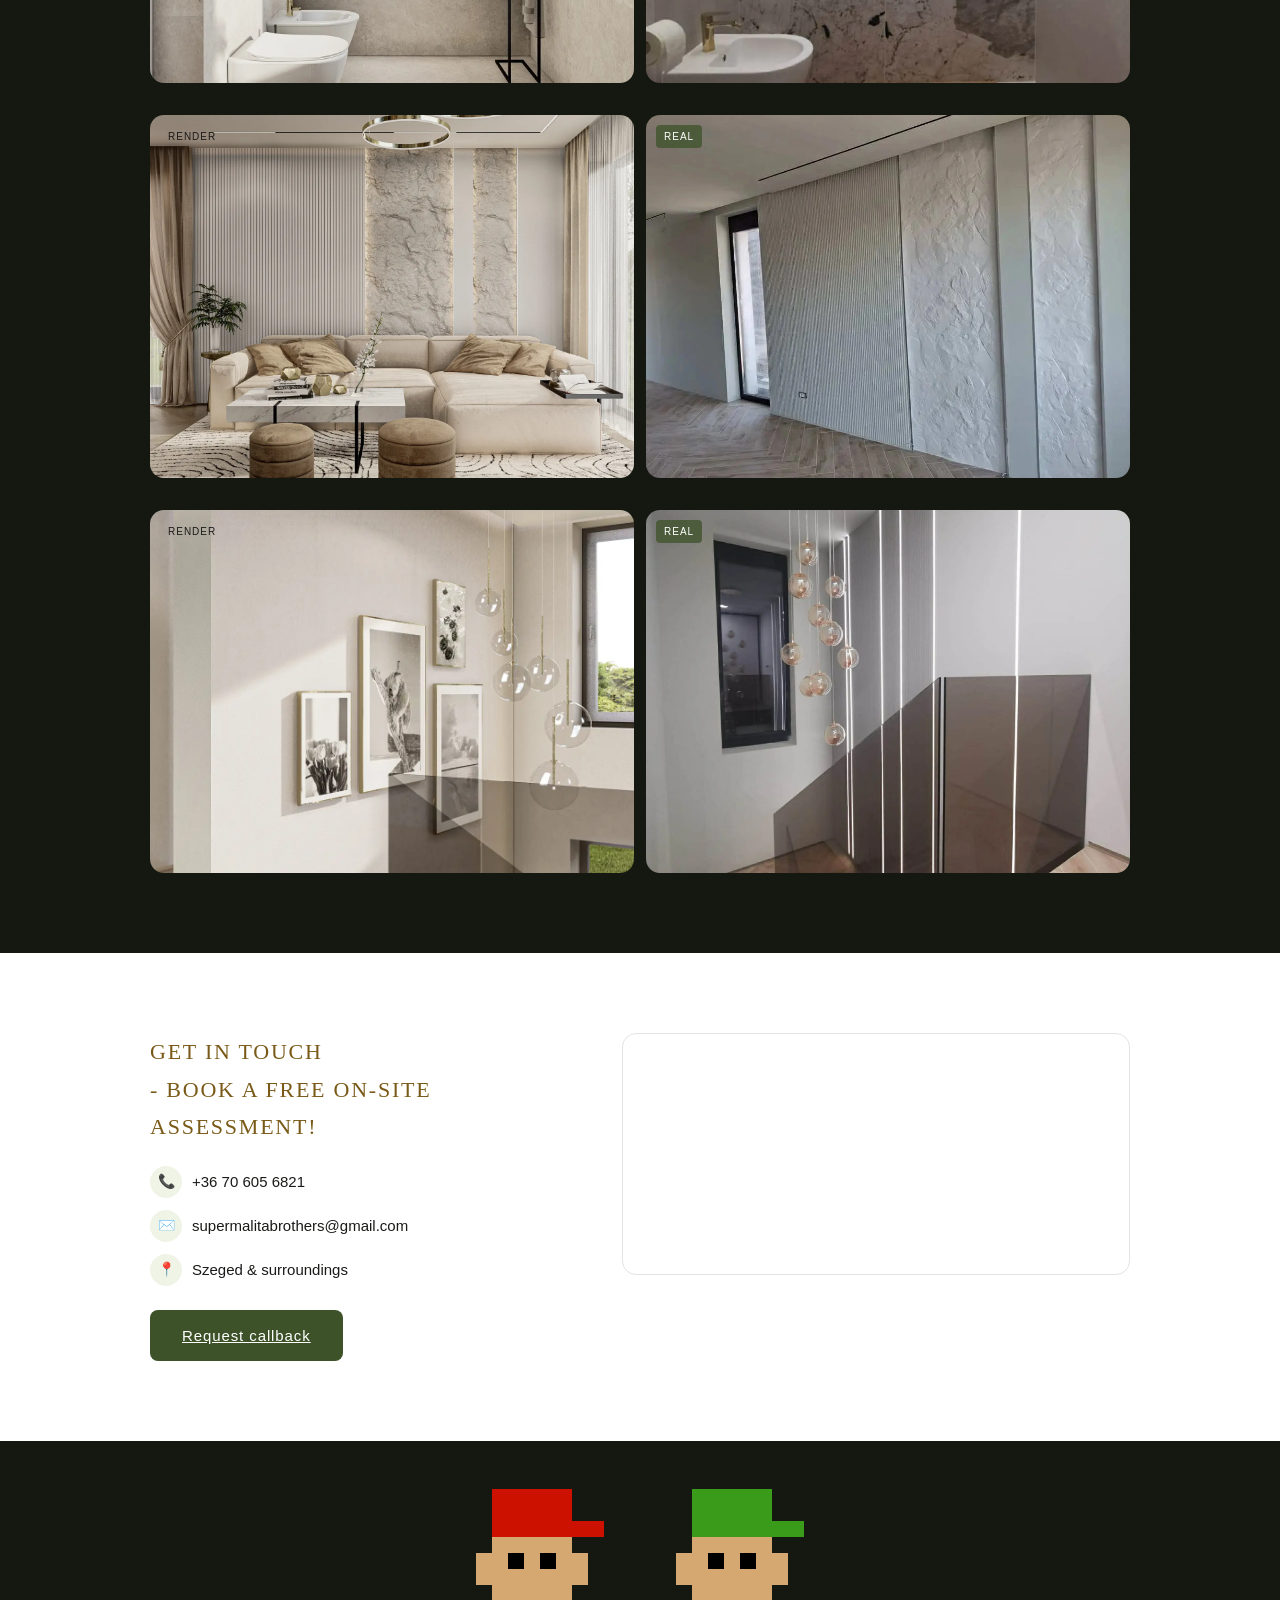
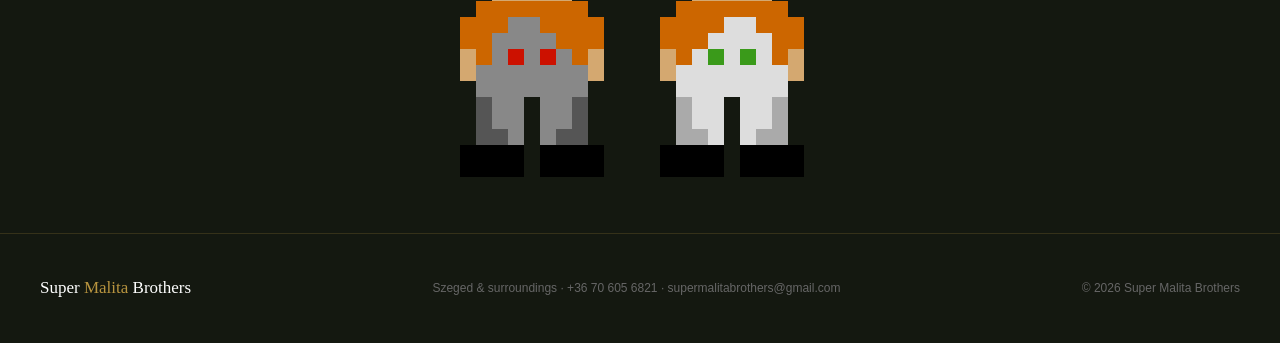
==== commit 211ab386: "u" ====
--- a/index.html
+++ b/index.html
@@ -2,10 +2,14 @@
 <html lang="en">
 <head>
   <meta charset="UTF-8" />
+  <link rel="preconnect" href="https://fonts.googleapis.com">
+  <link rel="preconnect" href="https://fonts.gstatic.com" crossorigin>
+  <link rel="icon" type="image/svg+xml" href="[data-uri]" />
+  <link rel="icon" type="image/x-icon" href="favicon.ico" />
   <meta name="viewport" content="width=device-width, initial-scale=1.0" />
 
   <!-- Primary SEO (EN) -->
-  <title>Super Malita Brothers — Burkolás, Festés, Gipszkarton Szeged</title>
+  <title>Super Malita Brothers - Prémium Burkolás, Festés, Gipszkarton Szeged</title>
   <meta name="description" content="Premium wall painting, drywall, tile and floor installation in Szeged. Free on-site assessment. | Prémium falfestés, gipszkarton, burkolás Szegeden. Ingyenes helyszíni felmérés." />
   <meta name="keywords" content="construction Szeged, tile installation, wall painting, drywall, floor installation, renovation, Super Malita Brothers, burkolás Szeged, szobafestő Szeged, gipszkarton Szeged, aljzatkiegyenlítés, burkolás árak, festés Szeged" />
   <meta name="author" content="Super Malita Brothers" />
@@ -13,16 +17,16 @@
 
   <!-- HU SEO -->
   <meta name="description:hu" content="Prémium falfestés, gipszkarton szerelés, burkolás és aljzatkiegyenlítés Szegeden és környékén. Ingyenes helyszíni felmérés." />
-  <meta name="keywords:hu" content="burkolás Szeged, szobafestő Szeged, gipszkarton Szeged, aljzatkiegyenlítés, burkolás árak, festés Szeged, Malita fivérek" />
+  <meta name="keywords:hu" content="burkolás Szeged, szobafestő Szeged, gipszkarton Szeged, aljzatkiegyenlítés, burkolás árak, festés Szeged, Malita testvérek" />
 
   <!-- RO SEO -->
   <meta name="description:ro" content="Servicii premium de vopsitorie, rigips, placaj și nivelarea pardoselii în Szeged și împrejurimi. Evaluare gratuită la fața locului." />
   <meta name="keywords:ro" content="construcții Szeged, placaj gresie, vopsitorie, rigips, nivelarea pardoselii, renovare Szeged" />
 
-  <!-- Open Graph — HU as primary locale (largest target market) -->
+  <!-- Open Graph - HU as primary locale (largest target market) -->
   <meta property="og:type" content="website" />
   <meta property="og:url" content="https://supermalitabrothers.com/" />
-  <meta property="og:title" content="Super Malita Brothers — Burkolás, Festés, Gipszkarton Szeged" />
+  <meta property="og:title" content="Super Malita Brothers - Prémium Burkolás, Festés, Gipszkarton Szeged" />
   <meta property="og:description" content="Prémium falfestés, gipszkarton, burkolás Szegeden. Ingyenes helyszíni felmérés. | Premium wall painting, tile, drywall in Szeged." />
   <meta property="og:image" content="https://supermalitabrothers.com/images/og-image.jpg" />
   <meta property="og:locale" content="hu_HU" />
@@ -31,7 +35,7 @@
 
   <!-- Twitter Card -->
   <meta name="twitter:card" content="summary_large_image" />
-  <meta name="twitter:title" content="Super Malita Brothers — Burkolás, Festés, Gipszkarton Szeged" />
+  <meta name="twitter:title" content="Super Malita Brothers - Prémium Burkolás, Festés, Gipszkarton Szeged" />
   <meta name="twitter:description" content="Prémium burkolás, festés, gipszkarton Szegeden. | Premium construction in Szeged." />
   <meta name="twitter:image" content="https://supermalitabrothers.com/images/og-image.jpg" />
 
@@ -60,36 +64,37 @@
   }
   </script>
 
-  <!-- Umami analytics — tracks visits, devices, referrers, pages, events -->
+  <!-- Umami analytics - tracks visits, devices, referrers, pages, events -->
   <!-- Replace YOUR_WEBSITE_ID with your Umami website ID after self-hosting or signing up at umami.is -->
-  <script defer src="https://cloud.umami.is/script.js" data-website-id="YOUR_WEBSITE_ID"></script>
+  <!-- <script defer src="https://cloud.umami.is/script.js" data-website-id="YOUR_WEBSITE_ID"></script> -->
   <link rel="stylesheet" href="css/style.css" />
-  <!-- CountAPI — visitor & interaction tracking -->
+  <!-- CountAPI - visitor & interaction tracking -->
   <!-- Available CountAPI calls used here:
-       1. /hit/:namespace/:key — increments a counter each page load (total visits)
-       2. /hit/:namespace/:key — per-page hit counter (by path)
-       3. /hit/:namespace/:key — language usage tracking
-       4. /get/:namespace/:key — read a counter value without incrementing
-       5. /set/:namespace/:key/:value — set a counter to a specific value
-       6. /info/:namespace/:key — get metadata (created, value, namespace, key)
-       7. /create?key=&namespace=&value=&enable_reset=&is_private= — create new counter
+       1. /hit/:namespace/:key - increments a counter each page load (total visits)
+       2. /hit/:namespace/:key - per-page hit counter (by path)
+       3. /hit/:namespace/:key - language usage tracking
+       4. /get/:namespace/:key - read a counter value without incrementing
+       5. /set/:namespace/:key/:value - set a counter to a specific value
+       6. /info/:namespace/:key - get metadata (created, value, namespace, key)
+       7. /create?key=&namespace=&value=&enable_reset=&is_private= - create new counter
        CountAPI docs: https://countapi.xyz
-  -->
+
   <script>
   (function trackVisit() {
     // 1. Global visit counter
     fetch('https://api.countapi.xyz/hit/supermalitabrothers.com/visits').catch(function(){});
     // 2. Per-page counter
     var page = location.pathname.split('/').pop().replace('.html','') || 'home';
-    fetch('https://api.countapi.xyz/hit/supermalitabrothers.com/page_' + page).catch(function(){});
+    fetch('https://api.countapi.xyz/hit/supermalitabrothers.com/page_index' + page).catch(function(){});
     // 3. Language preference counter
     var lang = (navigator.language || 'en').slice(0,2);
-    fetch('https://api.countapi.xyz/hit/supermalitabrothers.com/lang_' + lang).catch(function(){});
+    fetch('https://api.countapi.xyz/hit/supermalitabrothers.com/lang_en' + lang).catch(function(){});
     // 4. Device type counter
     var device = /Mobi|Android/i.test(navigator.userAgent) ? 'mobile' : 'desktop';
-    fetch('https://api.countapi.xyz/hit/supermalitabrothers.com/device_' + device).catch(function(){});
+    fetch('https://api.countapi.xyz/hit/supermalitabrothers.com/device_desktop' + device).catch(function(){});
   })();
   </script>
+  -->
 
 </head>
 <body>
@@ -103,7 +108,7 @@
       <a href="#services" data-nav="services"></a>
       <a href="#about" data-nav="about"></a>
       <a href="#references" data-nav="references"></a>
-      <a href="#contact" data-nav="contact"></a>
+      <a href="contact.html" data-nav="contact"></a>
       <a href="blog.html" data-nav="blog"></a>
     </div>
     <div class="lang-switcher">
@@ -171,7 +176,6 @@
     <div class="refs-grid" id="work-grid"></div>
   </div>
 </section>
-
 <!-- REFERENCES (ref[] images) -->
 <section class="section" id="references" style="background:#fff;">
   <div class="section-inner">
@@ -185,10 +189,19 @@
   <div class="section-inner">
     <div class="section-eyebrow checkthis-eyebrow"></div>
     <h2 class="section-title checkthis-title"></h2>
-    <div class="flip-grid">
-      <div class="flip-card" onclick="toggleFlip(this)"><div class="flip-inner"><div class="flip-front" style="background-image:url('images/render1.jpg')"></div><div class="flip-back" style="background-image:url('images/real1.jpg')"></div></div></div>
-      <div class="flip-card" onclick="toggleFlip(this)"><div class="flip-inner"><div class="flip-front" style="background-image:url('images/render2.jpg')"></div><div class="flip-back" style="background-image:url('images/real2.jpg')"></div></div></div>
-      <div class="flip-card" onclick="toggleFlip(this)"><div class="flip-inner"><div class="flip-front" style="background-image:url('images/render3.jpg')"></div><div class="flip-back" style="background-image:url('images/real3.jpg')"></div></div></div>
+    <div class="check-grid" id="check-grid">
+      <div class="check-pair">
+        <div class="check-img" data-img-src="images/check/render1.webp" style="background-image:url('images/check/render1.webp')"><span class="check-label">Render</span></div>
+        <div class="check-img" data-img-src="images/check/real1.webp" style="background-image:url('images/check/real1.webp')"><span class="check-label check-label-real">Real</span></div>
+      </div>
+      <div class="check-pair">
+        <div class="check-img" data-img-src="images/check/render2.webp" style="background-image:url('images/check/render2.webp')"><span class="check-label">Render</span></div>
+        <div class="check-img" data-img-src="images/check/real2.webp" style="background-image:url('images/check/real2.webp')"><span class="check-label check-label-real">Real</span></div>
+      </div>
+      <div class="check-pair">
+        <div class="check-img" data-img-src="images/check/render3.webp" style="background-image:url('images/check/render3.webp')"><span class="check-label">Render</span></div>
+        <div class="check-img" data-img-src="images/check/real3.webp" style="background-image:url('images/check/real3.webp')"><span class="check-label check-label-real">Real</span></div>
+      </div>
     </div>
   </div>
 </section>
@@ -206,8 +219,7 @@
         <div class="contact-detail"><div class="contact-icon">&#9993;&#65039;</div><div><strong class="contact-email"></strong></div></div>
         <div class="contact-detail"><div class="contact-icon">&#128205;</div><div><strong class="contact-location"></strong></div></div>
         <div class="contact-cta-row">
-          <a href="process.html" class="btn-submit contact-callback-btn" id="contact-callback-btn"></a>
-          <a href="process.html" class="btn-outline-olive contact-operate-btn" id="contact-operate-btn"></a>
+          <a href="contact.html" class="btn-submit contact-callback-btn" id="contact-callback-btn"></a>
         </div>
       </div>
       <div class="map-wrap">
@@ -247,8 +259,12 @@
 <script src="js/translations.js"></script>
 <script src="js/main.js"></script>
 <!-- Lightbox overlay for image zoom -->
-<div id="img-lightbox" onclick="this.classList.remove('active')">
-  <img id="img-lightbox-img" src="" alt="Zoomed image" />
+<div id="img-lightbox" onclick="this.classList.remove('active')" style="display:none;position:fixed;inset:0;background:rgba(0,0,0,0.9);z-index:9999;align-items:center;justify-content:center;cursor:zoom-out;">
+  <button id="lb-prev" onclick="lbPrev(event)" style="display:none;position:absolute;left:16px;top:50%;transform:translateY(-50%);background:rgba(255,255,255,0.15);border:none;color:#fff;font-size:28px;width:48px;height:48px;border-radius:50%;cursor:pointer;align-items:center;justify-content:center;">&#8592;</button>
+  <img id="img-lightbox-img" src="" alt="Zoomed image" style="max-width:88vw;max-height:88vh;border-radius:8px;object-fit:contain;" />
+  <button id="lb-next" onclick="lbNext(event)" style="display:none;position:absolute;right:16px;top:50%;transform:translateY(-50%);background:rgba(255,255,255,0.15);border:none;color:#fff;font-size:28px;width:48px;height:48px;border-radius:50%;cursor:pointer;align-items:center;justify-content:center;">&#8594;</button>
+  <div id="lb-counter" style="position:absolute;bottom:20px;left:50%;transform:translateX(-50%);color:rgba(255,255,255,0.7);font-size:13px;font-family:sans-serif;"></div>
+  <button onclick="document.getElementById('img-lightbox').classList.remove('active');event.stopPropagation();" style="position:absolute;top:16px;right:16px;background:rgba(255,255,255,0.15);border:none;color:#fff;font-size:20px;width:36px;height:36px;border-radius:50%;cursor:pointer;">&#10005;</button>
 </div>
 
 </body>
--- a/css/style.css
+++ b/css/style.css
@@ -1,6 +1,6 @@
 .skip-link{position:absolute;top:-40px;left:0;background:var(--olive);color:#fff;padding:8px 16px;border-radius:0 0 var(--radius) 0;z-index:9999;font-size:14px;text-decoration:none;transition:top 0.2s;}.skip-link:focus{top:0;}
 /* ─────────────────────────────────────────────
-   SUPER MALITA BROTHERS — STYLESHEET
+   SUPER MALITA BROTHERS - STYLESHEET
    Structured top to bottom matching page layout.
    Fonts: Cormorant Garamond (serif headings),
           Jost (sans body text).
@@ -143,7 +143,7 @@
 .section-title { font-family: var(--serif); font-size: clamp(26px, 3.5vw, 40px); font-weight: 400; line-height: 1.2; margin-bottom: 1.5rem; }
 
 /* ─────────────────────────────────────────────
-   BEST AT — "OUR CRAFT"
+   BEST AT - "OUR CRAFT"
    Dark background grid of 4 specialty cards.
    Gold underline on each card.
 ───────────────────────────────────────────── */
@@ -158,7 +158,7 @@
 .tolerance-badge { display: inline-block; margin-top: 0.75rem; background: rgba(184,148,63,0.15); border: 0.5px solid rgba(184,148,63,0.4); color: var(--gold-light); font-size: 11px; padding: 3px 10px; border-radius: 10px; letter-spacing: 0.06em; }
 
 /* ─────────────────────────────────────────────
-   SERVICES — "WHAT WE DO"
+   SERVICES - "WHAT WE DO"
    3-column grid of flip cards. Front shows
    icon + text; hover reveals a photo on back.
 ───────────────────────────────────────────── */
@@ -213,7 +213,7 @@
 .service-card p { font-size: 15px; color: var(--text-muted); line-height: 1.6; }
 
 /* ─────────────────────────────────────────────
-   ABOUT — "WHO WE ARE"
+   ABOUT - "WHO WE ARE"
    Two-column layout: bio text on left,
    brother profile cards on right.
 ───────────────────────────────────────────── */
@@ -231,7 +231,7 @@
 /* ─────────────────────────────────────────────
    REFERENCES
    Auto-fill square photo grid. Images are
-   loaded from images/ref*.jpg — missing
+   loaded from images/ref*.jpg - missing
    ones are hidden via JS.
 ───────────────────────────────────────────── */
 .references-section { background: var(--olive-mist); }
@@ -263,36 +263,14 @@
   grid-template-columns: repeat(3, 1fr);
   gap: 16px;
 }
-.flip-card { perspective: 900px; cursor: pointer; }
-.flip-inner {
-  position: relative;
-  width: 100%;
-  padding-bottom: 75%;
-  transform-style: preserve-3d;
-  transition: transform 0.6s cubic-bezier(0.4,0.2,0.2,1);
-}
-.flip-card:hover .flip-inner { transform: rotateY(180deg); }
-.flip-front,
-.flip-back {
-  position: absolute; inset: 0;
-  background-size: cover;
-  background-position: center;
-  background-color: var(--olive);
-  border-radius: var(--radius-lg);
-  backface-visibility: hidden;
-  -webkit-backface-visibility: hidden;
-}
-.flip-back { transform: rotateY(180deg); background-color: var(--olive-mid); }
-.flip-front::after,
-.flip-back::after {
-  position: absolute;
-  top: 10px; left: 10px;
-  font-size: 10px; letter-spacing: 0.1em; text-transform: uppercase;
-  background: rgba(20,24,16,0.6); color: var(--gold-light);
-  padding: 3px 8px; border-radius: 4px;
-}
-.flip-front::after { content: 'render'; }
-.flip-back::after { content: 'real'; }
+
+
+
+
+
+
+
+
 
 /* ─────────────────────────────────────────────
    CONTACT
@@ -377,7 +355,7 @@
 .sticker-close:hover { color: #fff; }
 
 /* ─────────────────────────────────────────────
-   RESPONSIVE — mobile breakpoint ≤ 720px
+   RESPONSIVE - mobile breakpoint ≤ 720px
    Stacks grids, hides nav links, shrinks
    padding. Stats stay single-row on mobile.
 ───────────────────────────────────────────── */
@@ -489,7 +467,7 @@
 }
 
 /* ─────────────────────────────────────────────
-   OUTLINE BUTTON — used for How We Operate link
+   OUTLINE BUTTON - used for How We Operate link
    in the contact section.
 ───────────────────────────────────────────── */
 .btn-outline-olive {
@@ -510,7 +488,7 @@
 .btn-outline-olive:hover { background: var(--olive); color: #fff; }
 
 
-/* ── CONTACT SIMPLE GRID (index.html) — info + map side by side ── */
+/* ── CONTACT SIMPLE GRID (index.html) - info + map side by side ── */
 .contact-simple-grid {
   display: grid;
   grid-template-columns: 1fr 1.2fr;
@@ -561,7 +539,7 @@
   .contact-cta-row { flex-direction: column; }
 }
 
-/* ── 13: IMAGE ZOOM — hover scales, click opens lightbox ── */
+/* ── 13: IMAGE ZOOM - hover scales, click opens lightbox ── */
 .ref-tile {
   cursor: zoom-in;
   transition: transform 0.25s ease, box-shadow 0.25s ease;
@@ -598,12 +576,12 @@
   object-fit: contain;
 }
 
-/* ── 17: FLIP TOGGLE — click to flip, click again to flip back ── */
-.flip-card { cursor: pointer; }
-.flip-card.flipped .flip-inner { transform: rotateY(180deg); }
+
+
+
 /* On touch/mobile devices disable hover, use only click */
 @media (hover: none) {
-  .flip-card:hover .flip-inner { transform: none; }
+  
 }
 
 /* ── 16: PRIVACY TERMS ── */
@@ -616,10 +594,57 @@
 .proc-terms a { color: var(--olive); text-decoration: underline; }
 .proc-terms a:hover { color: var(--olive-mid); }
 
-/* ── 23: CONTRAST FIX — darker gold on light backgrounds (WCAG AA) ── */
+/* ── 23: CONTRAST FIX - darker gold on light backgrounds (WCAG AA) ── */
 .services-section .section-eyebrow,
 .references-section .section-eyebrow,
 .contact-section .section-eyebrow,
 .contact-eyebrow-line1,
 .contact-eyebrow-line2,
 section[style*="background:#fff"] .section-eyebrow { color: var(--gold-accessible); }
+
+/* ── CHECK THIS OUT - side-by-side render/real pairs ── */
+.check-grid {
+  display: flex;
+  flex-direction: column;
+  gap: 2rem;
+  margin-top: 1.5rem;
+}
+.check-pair {
+  display: grid;
+  grid-template-columns: 1fr 1fr;
+  gap: 12px;
+}
+.check-img {
+  position: relative;
+  aspect-ratio: 4/3;
+  background-size: cover;
+  background-position: center;
+  background-color: var(--olive);
+  border-radius: var(--radius-lg);
+  cursor: zoom-in;
+  overflow: hidden;
+  transition: transform 0.2s;
+}
+.check-img:hover { transform: scale(1.02); }
+.check-label {
+  position: absolute;
+  top: 10px;
+  left: 10px;
+  font-size: 10px;
+  letter-spacing: 0.1em;
+  text-transform: uppercase;
+  padding: 3px 8px;
+  border-radius: 4px;
+  font-family: var(--sans);
+  font-weight: 400;
+}
+.check-label-render { background: rgba(20,24,16,0.65); color: var(--gold-light); }
+.check-label-real   { background: rgba(61,82,40,0.75); color: #fff; }
+@media (max-width: 720px) {
+  .check-pair { grid-template-columns: 1fr; }
+}
+
+/* ── ref-tile and work-grid: zoom cursor ── */
+.ref-tile { cursor: zoom-in; }
+
+#img-lightbox.active { display: flex !important; }
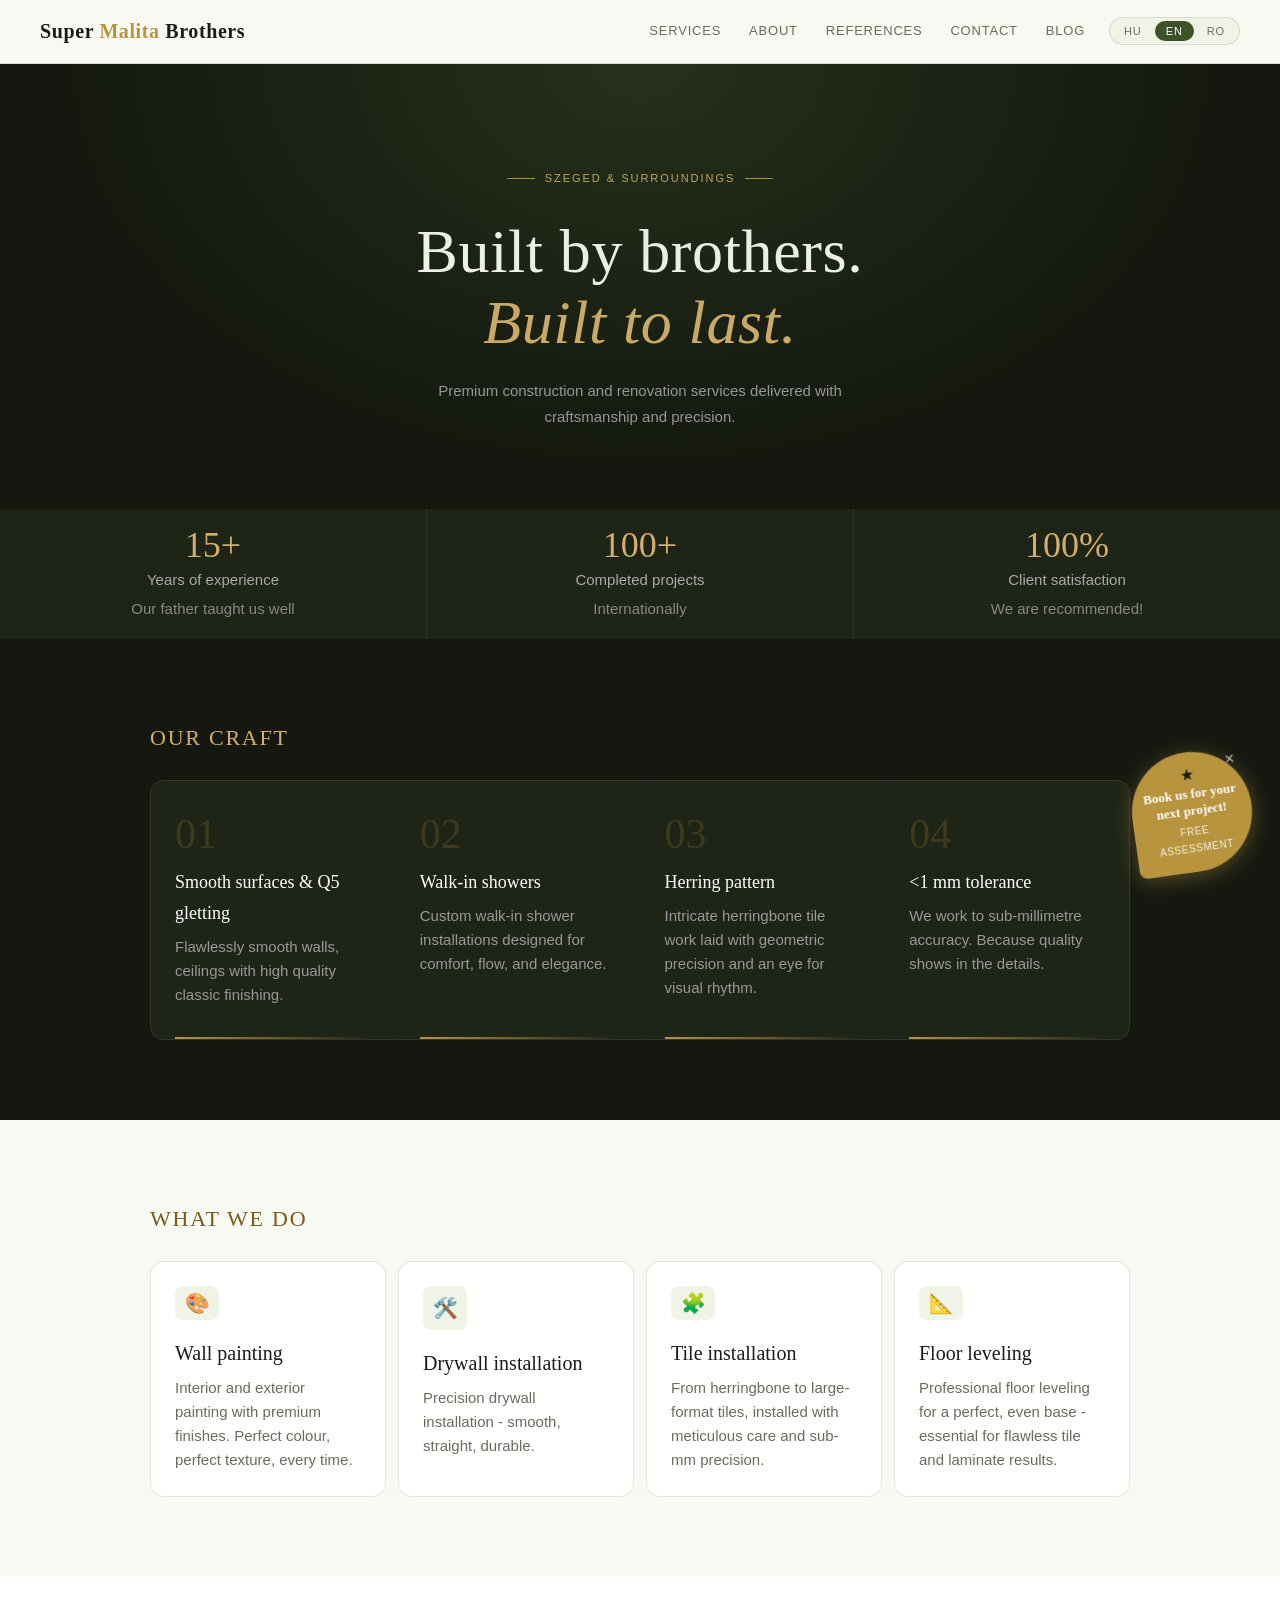
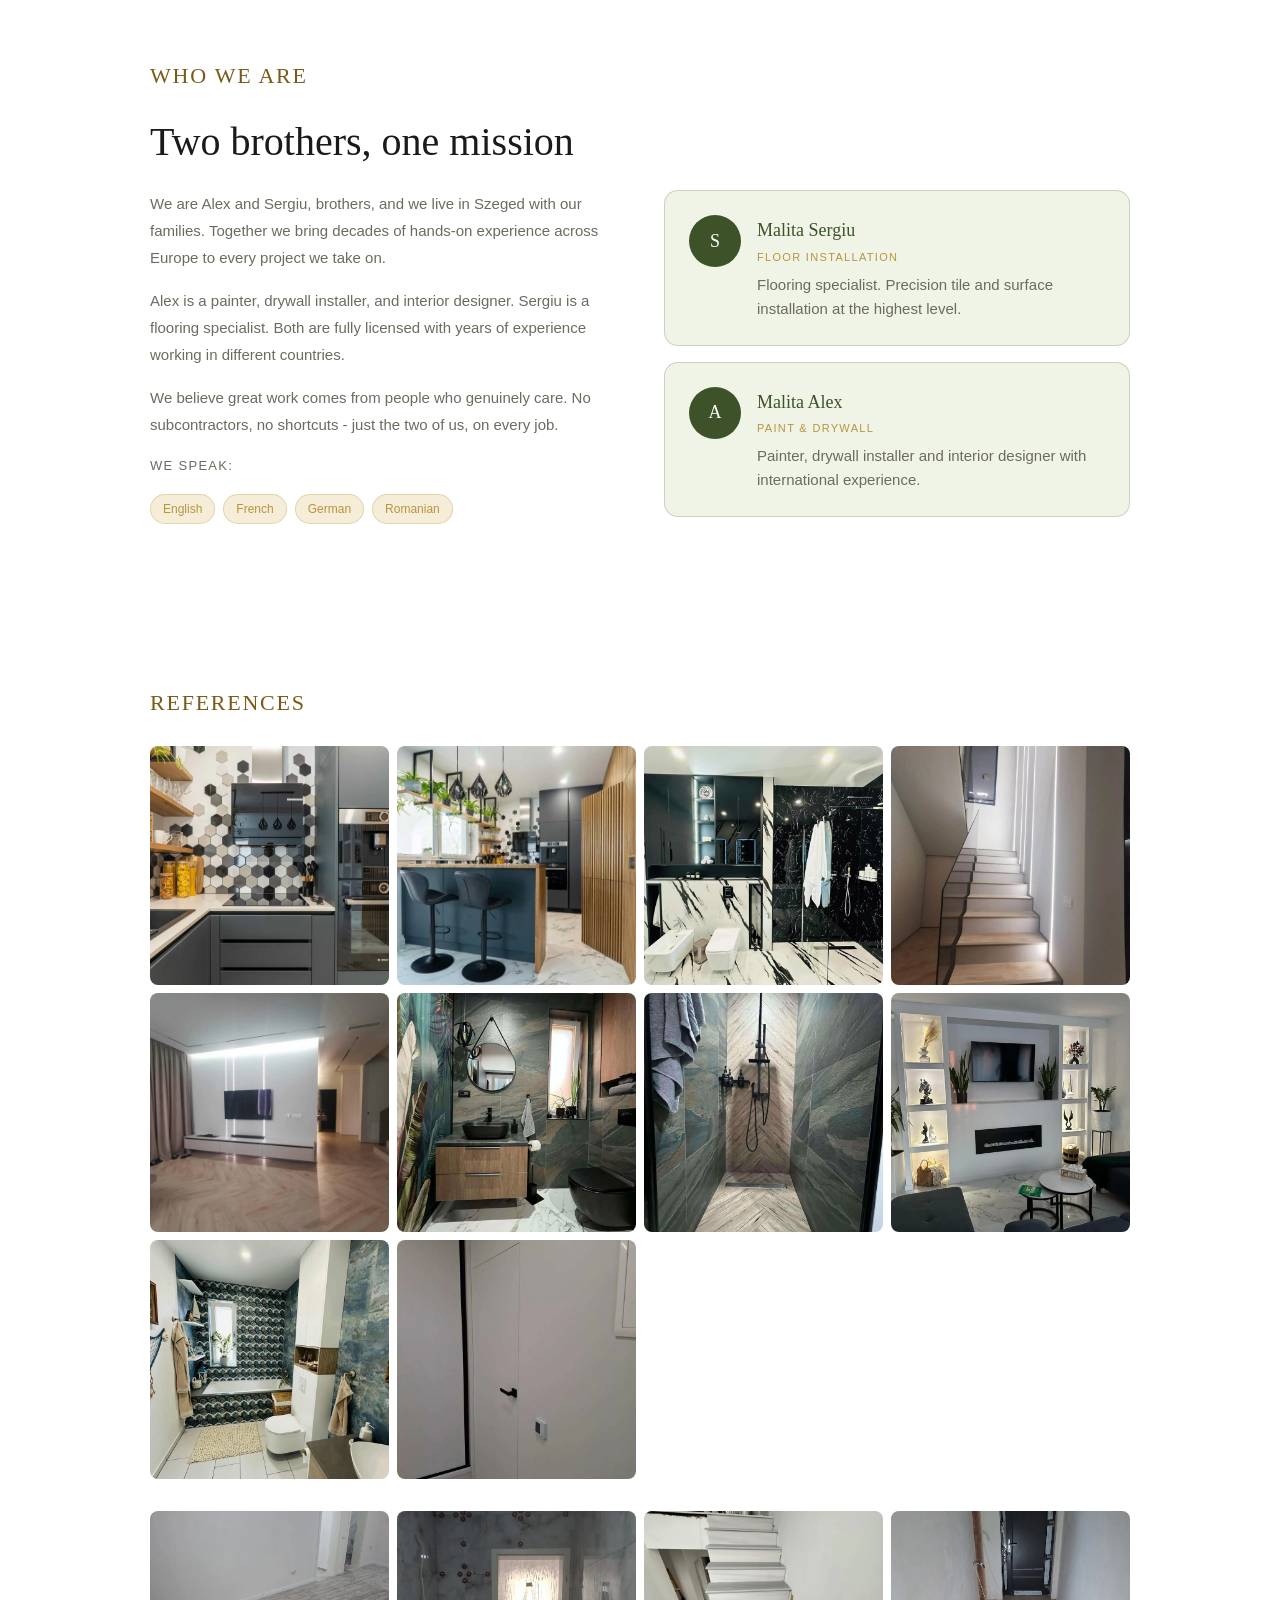
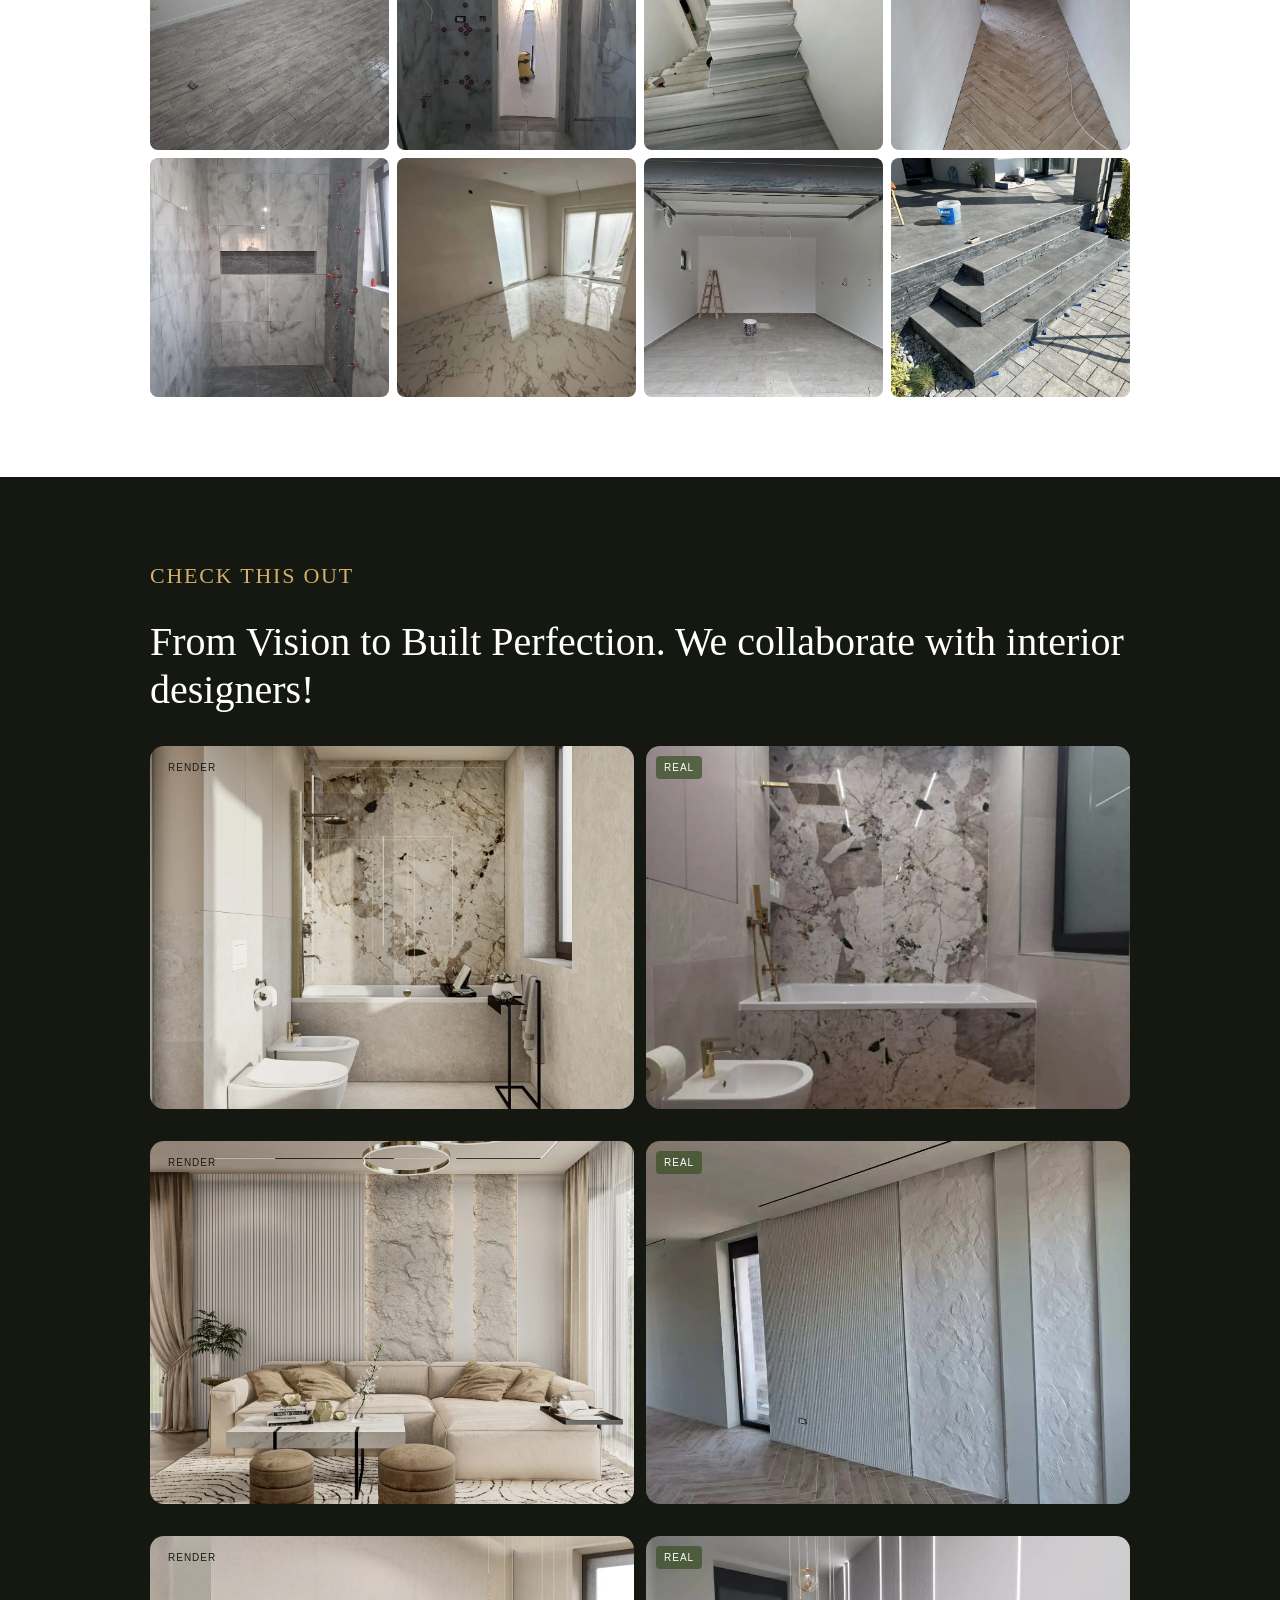
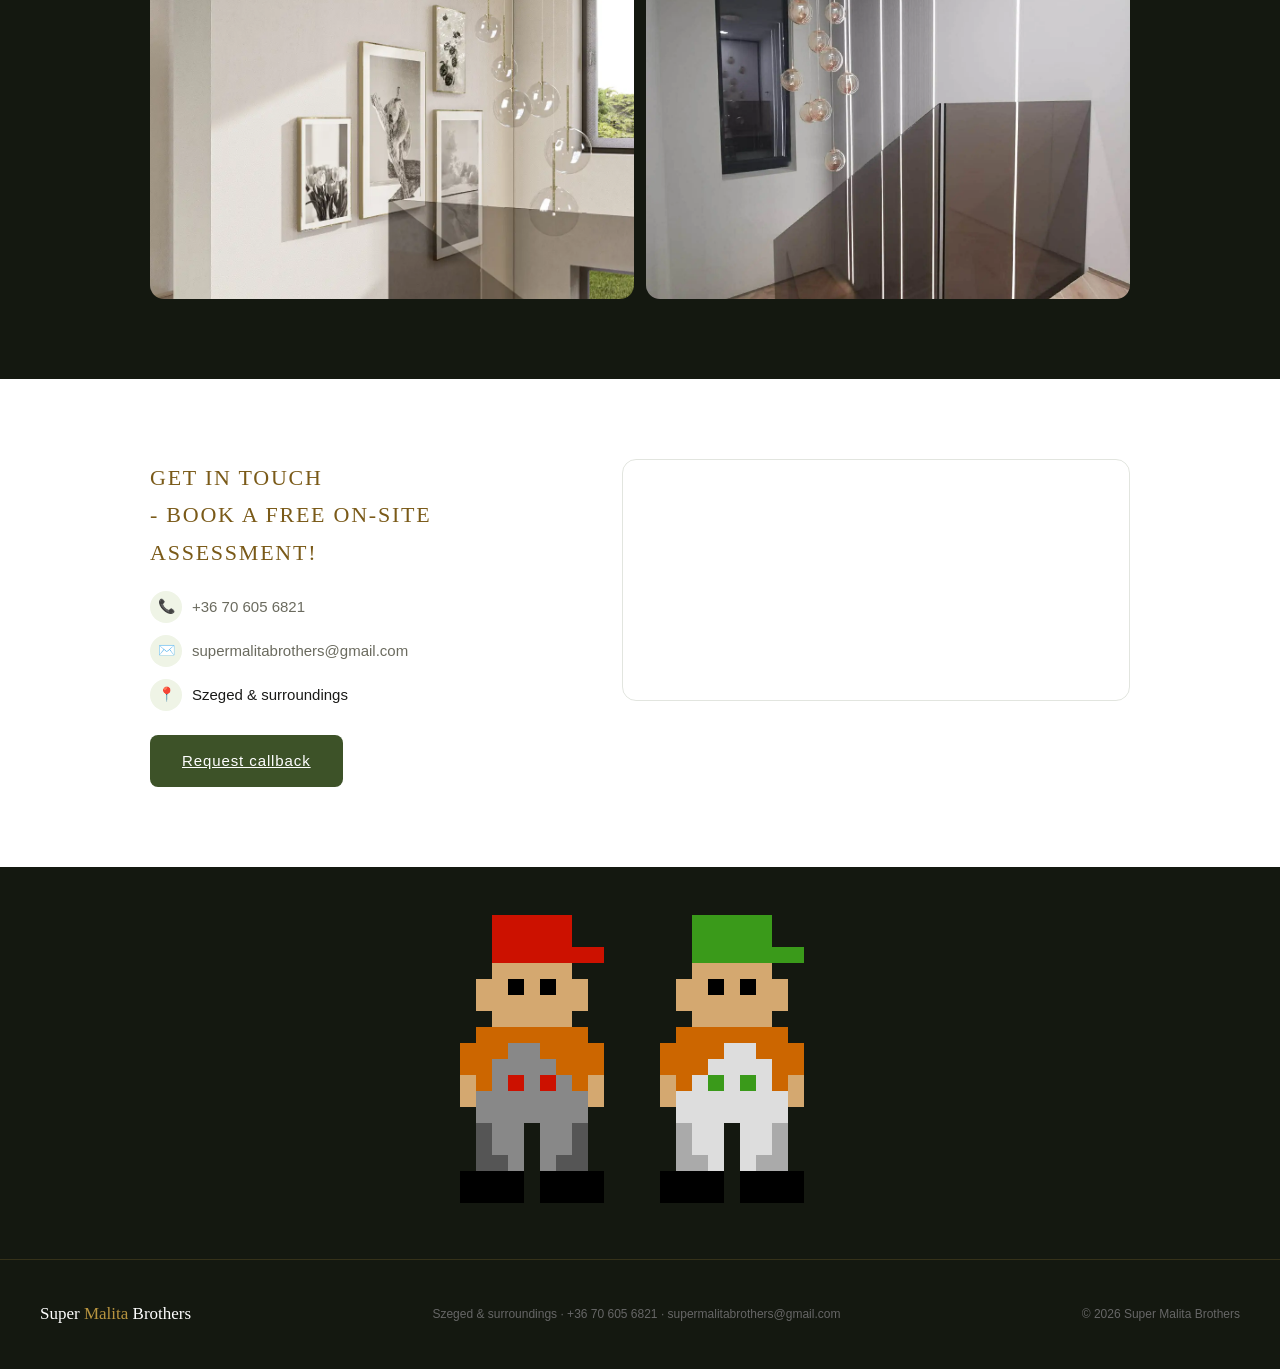
==== commit 0f593af3: "u" ====
--- a/index.html
+++ b/index.html
@@ -1,11 +1,10 @@
 <!DOCTYPE html>
-<html lang="en">
+<html lang="hu">
 <head>
   <meta charset="UTF-8" />
   <link rel="preconnect" href="https://fonts.googleapis.com">
   <link rel="preconnect" href="https://fonts.gstatic.com" crossorigin>
   <link rel="icon" type="image/svg+xml" href="[data-uri]" />
-  <link rel="icon" type="image/x-icon" href="favicon.ico" />
   <meta name="viewport" content="width=device-width, initial-scale=1.0" />
 
   <!-- Primary SEO (EN) -->
@@ -64,38 +63,7 @@
   }
   </script>
 
-  <!-- Umami analytics - tracks visits, devices, referrers, pages, events -->
-  <!-- Replace YOUR_WEBSITE_ID with your Umami website ID after self-hosting or signing up at umami.is -->
-  <!-- <script defer src="https://cloud.umami.is/script.js" data-website-id="YOUR_WEBSITE_ID"></script> -->
   <link rel="stylesheet" href="css/style.css" />
-  <!-- CountAPI - visitor & interaction tracking -->
-  <!-- Available CountAPI calls used here:
-       1. /hit/:namespace/:key - increments a counter each page load (total visits)
-       2. /hit/:namespace/:key - per-page hit counter (by path)
-       3. /hit/:namespace/:key - language usage tracking
-       4. /get/:namespace/:key - read a counter value without incrementing
-       5. /set/:namespace/:key/:value - set a counter to a specific value
-       6. /info/:namespace/:key - get metadata (created, value, namespace, key)
-       7. /create?key=&namespace=&value=&enable_reset=&is_private= - create new counter
-       CountAPI docs: https://countapi.xyz
-
-  <script>
-  (function trackVisit() {
-    // 1. Global visit counter
-    fetch('https://api.countapi.xyz/hit/supermalitabrothers.com/visits').catch(function(){});
-    // 2. Per-page counter
-    var page = location.pathname.split('/').pop().replace('.html','') || 'home';
-    fetch('https://api.countapi.xyz/hit/supermalitabrothers.com/page_index' + page).catch(function(){});
-    // 3. Language preference counter
-    var lang = (navigator.language || 'en').slice(0,2);
-    fetch('https://api.countapi.xyz/hit/supermalitabrothers.com/lang_en' + lang).catch(function(){});
-    // 4. Device type counter
-    var device = /Mobi|Android/i.test(navigator.userAgent) ? 'mobile' : 'desktop';
-    fetch('https://api.countapi.xyz/hit/supermalitabrothers.com/device_desktop' + device).catch(function(){});
-  })();
-  </script>
-  -->
-
 </head>
 <body>
 <a href="#main-content" class="skip-link">Skip to main content</a>
@@ -146,7 +114,6 @@
 <section class="section services-section" id="services">
   <div class="section-inner">
     <div class="section-eyebrow services-eyebrow"></div>
-    <p class="services-sub"></p>
     <div class="services-grid"></div>
   </div>
 </section>
@@ -169,18 +136,13 @@
   </div>
 </section>
 
-<!-- HOW WE WORK (work[] images) -->
-<section class="section references-section" id="howwework">
-  <div class="section-inner">
-    <div class="section-eyebrow howwework-eyebrow"></div>
-    <div class="refs-grid" id="work-grid"></div>
-  </div>
-</section>
-<!-- REFERENCES (ref[] images) -->
+<!-- REFERENCES (ref[] + work[] images) -->
 <section class="section" id="references" style="background:#fff;">
   <div class="section-inner">
     <div class="section-eyebrow refs-eyebrow"></div>
     <div class="refs-grid" id="refs-grid"></div>
+    <div style="height:2rem"></div>
+    <div class="refs-grid" id="work-grid"></div>
   </div>
 </section>
 
@@ -215,8 +177,8 @@
           <div class="section-eyebrow contact-eyebrow-line1"></div>
           <div class="section-eyebrow contact-eyebrow-line2"></div>
         </div>
-        <div class="contact-detail"><div class="contact-icon">&#128222;</div><div><strong class="contact-phone"></strong></div></div>
-        <div class="contact-detail"><div class="contact-icon">&#9993;&#65039;</div><div><strong class="contact-email"></strong></div></div>
+        <div class="contact-detail"><div class="contact-icon">&#128222;</div><div><a class="contact-phone" href="tel:+36706056821" style="color:inherit;text-decoration:none;"></a></div></div>
+        <div class="contact-detail"><div class="contact-icon">&#9993;&#65039;</div><div><a class="contact-email" href="mailto:supermalitabrothers@gmail.com" style="color:inherit;text-decoration:none;"></a></div></div>
         <div class="contact-detail"><div class="contact-icon">&#128205;</div><div><strong class="contact-location"></strong></div></div>
         <div class="contact-cta-row">
           <a href="contact.html" class="btn-submit contact-callback-btn" id="contact-callback-btn"></a>
@@ -247,7 +209,7 @@
 </footer>
 
 <!-- STICKER -->
-<div class="sticker-popup" id="sticker-popup" onclick="document.getElementById('contact').scrollIntoView({behavior:'smooth'})">
+<div class="sticker-popup" id="sticker-popup" onclick="window.location.href='contact.html'">
   <div class="sticker-inner">
     <div class="sticker-star">&#9733;</div>
     <div class="sticker-text bk-sticker-txt"></div>
@@ -259,12 +221,12 @@
 <script src="js/translations.js"></script>
 <script src="js/main.js"></script>
 <!-- Lightbox overlay for image zoom -->
-<div id="img-lightbox" onclick="this.classList.remove('active')" style="display:none;position:fixed;inset:0;background:rgba(0,0,0,0.9);z-index:9999;align-items:center;justify-content:center;cursor:zoom-out;">
+<div id="img-lightbox" onclick="this.style.display='none'" style="display:none;position:fixed;inset:0;background:rgba(0,0,0,0.9);z-index:9999;align-items:center;justify-content:center;cursor:zoom-out;">
   <button id="lb-prev" onclick="lbPrev(event)" style="display:none;position:absolute;left:16px;top:50%;transform:translateY(-50%);background:rgba(255,255,255,0.15);border:none;color:#fff;font-size:28px;width:48px;height:48px;border-radius:50%;cursor:pointer;align-items:center;justify-content:center;">&#8592;</button>
   <img id="img-lightbox-img" src="" alt="Zoomed image" style="max-width:88vw;max-height:88vh;border-radius:8px;object-fit:contain;" />
   <button id="lb-next" onclick="lbNext(event)" style="display:none;position:absolute;right:16px;top:50%;transform:translateY(-50%);background:rgba(255,255,255,0.15);border:none;color:#fff;font-size:28px;width:48px;height:48px;border-radius:50%;cursor:pointer;align-items:center;justify-content:center;">&#8594;</button>
   <div id="lb-counter" style="position:absolute;bottom:20px;left:50%;transform:translateX(-50%);color:rgba(255,255,255,0.7);font-size:13px;font-family:sans-serif;"></div>
-  <button onclick="document.getElementById('img-lightbox').classList.remove('active');event.stopPropagation();" style="position:absolute;top:16px;right:16px;background:rgba(255,255,255,0.15);border:none;color:#fff;font-size:20px;width:36px;height:36px;border-radius:50%;cursor:pointer;">&#10005;</button>
+  <button onclick="document.getElementById('img-lightbox').style.display='none';event.stopPropagation();" style="position:absolute;top:16px;right:16px;background:rgba(255,255,255,0.15);border:none;color:#fff;font-size:20px;width:36px;height:36px;border-radius:50%;cursor:pointer;">&#10005;</button>
 </div>
 
 </body>
